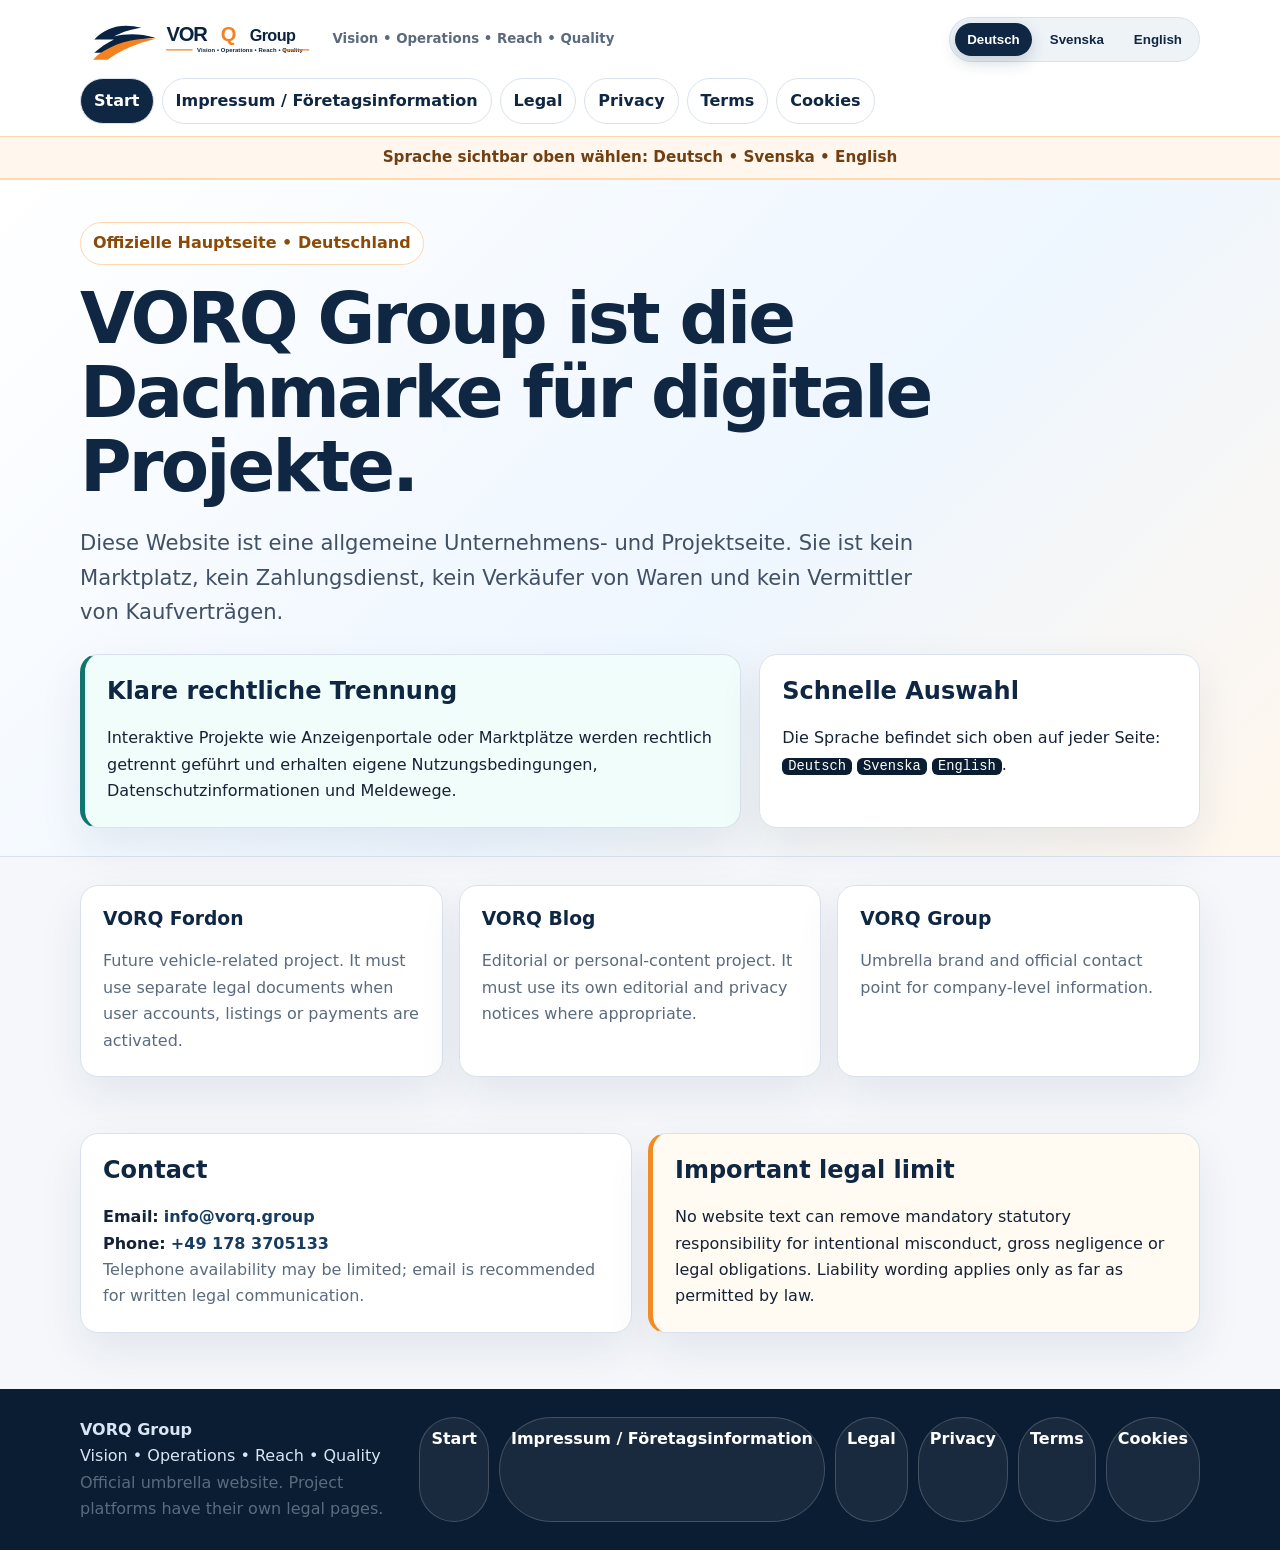
==== index.html @ 951079e5 "Add files via upload" ====
<!doctype html>
<html lang="de" class="js-off">
<head>
  <meta charset="utf-8">
  <meta name="viewport" content="width=device-width, initial-scale=1">
  <title>Start | VORQ Group</title>
  <meta name="description" content="Official VORQ Group umbrella website.">
  <meta name="robots" content="index, follow">
  <link rel="icon" href="./favicon.svg" type="image/svg+xml">
  <link rel="stylesheet" href="./assets/css/site.css">
</head>
<body>
<a class="skip" href="#main">Skip to main content</a>
<header class="topbar">
  <div class="container header">
    <a class="brand" href="./index.html" data-keep-lang aria-label="VORQ Group start page">
      <img src="./vorq-group-logo.svg" alt="VORQ Group">
      <span class="brand-name">VORQ Group</span>
      <small>Vision • Operations • Reach • Quality</small>
    </a>
    <div class="actions" aria-label="Language selector">
      <div class="lang-switch">
        <button class="lang-btn" type="button" data-set-lang="de" aria-pressed="true">Deutsch</button>
        <button class="lang-btn" type="button" data-set-lang="sv" aria-pressed="false">Svenska</button>
        <button class="lang-btn" type="button" data-set-lang="en" aria-pressed="false">English</button>
      </div>
    </div>
  </div>
  <div class="container"><nav class="nav" aria-label="Main navigation"><a href="./index.html" data-keep-lang aria-current="page">Start</a><a href="./impressum.html" data-keep-lang >Impressum / Företagsinformation</a><a href="./legal.html" data-keep-lang >Legal</a><a href="./privacy.html" data-keep-lang >Privacy</a><a href="./terms.html" data-keep-lang >Terms</a><a href="./cookie-policy.html" data-keep-lang >Cookies</a></nav></div>
  <div class="lang-note language-warning">Sprache sichtbar oben wählen: Deutsch • Svenska • English</div>
</header>
<main id="main">

<section class="hero">
  <div class="container">
    <div class="lang-panel" data-lang="de">
      <span class="eyebrow">Offizielle Hauptseite • Deutschland</span>
      <h1>VORQ Group ist die Dachmarke für digitale Projekte.</h1>
      <p class="lead">Diese Website ist eine allgemeine Unternehmens- und Projektseite. Sie ist kein Marktplatz, kein Zahlungsdienst, kein Verkäufer von Waren und kein Vermittler von Kaufverträgen.</p>
      <div class="hero-grid">
        <div class="card safe"><h2>Klare rechtliche Trennung</h2><p>Interaktive Projekte wie Anzeigenportale oder Marktplätze werden rechtlich getrennt geführt und erhalten eigene Nutzungsbedingungen, Datenschutzinformationen und Meldewege.</p></div>
        <div class="card"><h2>Schnelle Auswahl</h2><p>Die Sprache befindet sich oben auf jeder Seite: <span class="kbd">Deutsch</span> <span class="kbd">Svenska</span> <span class="kbd">English</span>.</p></div>
      </div>
    </div>
    <div class="lang-panel" data-lang="sv">
      <span class="eyebrow">Officiell huvudsida • Tyskland</span>
      <h1>VORQ Group är paraplyvarumärket för digitala projekt.</h1>
      <p class="lead">Denna webbplats är en allmän företags- och projektsida. Den är inte en marknadsplats, inte en betaltjänst, inte en säljare av varor och inte en part i köpeavtal.</p>
      <div class="hero-grid">
        <div class="card safe"><h2>Tydlig juridisk separation</h2><p>Interaktiva projekt, till exempel annonsplattformar eller marknadsplatser, drivs separat och får egna villkor, integritetspolicyer och rapporteringsvägar.</p></div>
        <div class="card"><h2>Språkvalet är synligt</h2><p>Språkvalet finns högst upp på varje sida: <span class="kbd">Deutsch</span> <span class="kbd">Svenska</span> <span class="kbd">English</span>.</p></div>
      </div>
    </div>
    <div class="lang-panel" data-lang="en">
      <span class="eyebrow">Official main website • Germany</span>
      <h1>VORQ Group is the umbrella brand for digital projects.</h1>
      <p class="lead">This website is a general company and project website. It is not a marketplace, payment service, seller of goods, or party to purchase contracts.</p>
      <div class="hero-grid">
        <div class="card safe"><h2>Clear legal separation</h2><p>Interactive projects such as classified-ad or marketplace platforms are legally separated and receive their own terms, privacy information and reporting procedures.</p></div>
        <div class="card"><h2>Language selection is visible</h2><p>The language selector is at the top of every page: <span class="kbd">Deutsch</span> <span class="kbd">Svenska</span> <span class="kbd">English</span>.</p></div>
      </div>
    </div>
  </div>
</section>
<section class="section">
  <div class="container grid">
    <article class="card"><h3>VORQ Fordon</h3><p class="muted">Future vehicle-related project. It must use separate legal documents when user accounts, listings or payments are activated.</p></article>
    <article class="card"><h3>VORQ Blog</h3><p class="muted">Editorial or personal-content project. It must use its own editorial and privacy notices where appropriate.</p></article>
    <article class="card"><h3>VORQ Group</h3><p class="muted">Umbrella brand and official contact point for company-level information.</p></article>
  </div>
</section>
<section class="section">
  <div class="container two">
    <div class="card"><h2>Contact</h2><p><strong>Email:</strong> <a href="mailto:&#105;&#110;&#102;&#111;&#64;&#118;&#111;&#114;&#113;&#46;&#103;&#114;&#111;&#117;&#112;">&#105;&#110;&#102;&#111;&#64;&#118;&#111;&#114;&#113;&#46;&#103;&#114;&#111;&#117;&#112;</a><br><strong>Phone:</strong> <a href="tel:+491783705133">+49 178 3705133</a><br><span class="muted">Telephone availability may be limited; email is recommended for written legal communication.</span></p></div>
    <div class="card notice"><h2>Important legal limit</h2><p>No website text can remove mandatory statutory responsibility for intentional misconduct, gross negligence or legal obligations. Liability wording applies only as far as permitted by law.</p></div>
  </div>
</section>

</main>
<footer class="footer">
  <div class="container footer-grid">
    <div>
      <strong>VORQ Group</strong><br>
      Vision • Operations • Reach • Quality<br>
      <span class="muted">Official umbrella website. Project platforms have their own legal pages.</span>
    </div>
    <nav class="footer-links" aria-label="Footer navigation"><a href="./index.html" data-keep-lang aria-current="page">Start</a><a href="./impressum.html" data-keep-lang >Impressum / Företagsinformation</a><a href="./legal.html" data-keep-lang >Legal</a><a href="./privacy.html" data-keep-lang >Privacy</a><a href="./terms.html" data-keep-lang >Terms</a><a href="./cookie-policy.html" data-keep-lang >Cookies</a></nav>
  </div>
</footer>
<script src="./assets/js/lang.js"></script>
</body>
</html>
---- assets/css/site.css ----
:root{
  --navy:#0f2742; --navy-2:#183c60; --orange:#f28b24; --paper:#ffffff;
  --bg:#f5f7fb; --soft:#eef3f8; --line:#d9e2ec; --text:#162235; --muted:#5b6b7d;
  --ok:#0f766e; --warn:#9a5b00; --danger:#9f1239;
  --radius:18px; --shadow:0 18px 45px rgba(15,39,66,.08);
}
*{box-sizing:border-box}
html{scroll-behavior:smooth}
body{margin:0;font-family:system-ui,-apple-system,Segoe UI,Roboto,Arial,sans-serif;background:var(--bg);color:var(--text);line-height:1.65}
a{color:var(--navy-2);text-decoration:none;font-weight:700} a:hover{text-decoration:underline}
.container{width:min(1120px,calc(100% - 32px));margin:0 auto}.skip{position:absolute;left:-999px;top:auto}.skip:focus{left:16px;top:16px;background:#fff;padding:10px 12px;border-radius:10px;z-index:999}
.topbar{position:sticky;top:0;z-index:100;background:rgba(255,255,255,.96);backdrop-filter:blur(12px);border-bottom:1px solid var(--line)}
.header{display:flex;align-items:center;gap:18px;justify-content:space-between;padding:12px 0}.brand{display:flex;align-items:center;gap:12px;min-width:0}.brand img{height:54px;width:auto;display:block}.brand small{display:block;color:var(--muted);font-weight:700;white-space:nowrap}.brand-name{display:none;font-weight:900;color:var(--navy);font-size:1.1rem}
.actions{display:flex;align-items:center;gap:10px;flex-wrap:wrap;justify-content:flex-end}.lang-switch{display:flex;gap:6px;background:var(--soft);padding:5px;border-radius:999px;border:1px solid var(--line)}.lang-btn{border:0;background:transparent;border-radius:999px;padding:9px 12px;font-weight:900;color:var(--navy);cursor:pointer}.lang-btn[aria-pressed="true"]{background:var(--navy);color:#fff;box-shadow:0 6px 16px rgba(15,39,66,.18)}
.nav{display:flex;gap:8px;overflow:auto;padding:0 0 12px}.nav a{white-space:nowrap;background:#fff;border:1px solid var(--line);border-radius:999px;padding:9px 13px;color:var(--navy);font-weight:900;text-decoration:none}.nav a[aria-current="page"],.nav a:hover{background:var(--navy);color:#fff}.lang-note{background:#fff7ed;border-top:1px solid #fed7aa;border-bottom:1px solid #fed7aa;color:#713f12;font-weight:800;padding:8px 0;text-align:center;font-size:.95rem}
.hero{padding:42px 0 28px;background:linear-gradient(135deg,#ffffff 0%,#eef6ff 58%,#fff7ed 100%);border-bottom:1px solid var(--line)}.eyebrow{display:inline-flex;gap:8px;align-items:center;background:#fff;border:1px solid #fed7aa;color:#8a4b08;border-radius:999px;padding:7px 12px;font-weight:900}.hero h1{font-size:clamp(2rem,7vw,4.4rem);line-height:1.05;margin:18px 0 12px;color:var(--navy);letter-spacing:-.04em}.lead{font-size:clamp(1.05rem,2vw,1.32rem);max-width:850px;color:#405065}.hero-grid{display:grid;grid-template-columns:1.2fr .8fr;gap:18px;margin-top:24px}.card{background:#fff;border:1px solid var(--line);border-radius:var(--radius);box-shadow:var(--shadow);padding:22px}.card h2,.card h3{margin-top:0;color:var(--navy);line-height:1.18}.card p:last-child,.card ul:last-child{margin-bottom:0}.pill-row{display:flex;flex-wrap:wrap;gap:8px}.pill{background:var(--soft);border:1px solid var(--line);border-radius:999px;padding:6px 10px;color:var(--navy);font-weight:800}.grid{display:grid;grid-template-columns:repeat(3,1fr);gap:16px}.two{display:grid;grid-template-columns:1fr 1fr;gap:16px}.section{padding:28px 0}.page-title{padding:34px 0 18px}.page-title h1{font-size:clamp(1.9rem,5vw,3.2rem);line-height:1.08;color:var(--navy);margin:0 0 10px}.notice{border-left:5px solid var(--orange);background:#fffaf2}.safe{border-left:5px solid var(--ok);background:#f0fdfa}.danger{border-left:5px solid var(--danger);background:#fff1f2}.muted{color:var(--muted)}.legal-table{width:100%;border-collapse:collapse;background:#fff;border:1px solid var(--line);border-radius:14px;overflow:hidden}.legal-table th,.legal-table td{padding:13px;border-bottom:1px solid var(--line);text-align:left;vertical-align:top}.legal-table th{width:32%;background:var(--soft);color:var(--navy)}.footer{margin-top:28px;background:#0b1d32;color:#d7e5f4;padding:28px 0}.footer a{color:#fff}.footer-grid{display:grid;grid-template-columns:1fr auto;gap:20px}.footer-links{display:flex;flex-wrap:wrap;gap:10px}.footer-links a{border:1px solid rgba(255,255,255,.18);border-radius:999px;padding:8px 11px;background:rgba(255,255,255,.06)}
.lang-panel{display:none}.lang-panel.active{display:block}.js-off .lang-panel{display:block}.js-off .language-warning{display:none}.source-note{font-size:.92rem;background:#f8fafc;border:1px solid var(--line);border-radius:14px;padding:12px;color:#485568}.checklist li{margin-bottom:8px}.cta{display:inline-flex;align-items:center;justify-content:center;border-radius:999px;background:var(--navy);color:#fff;padding:11px 16px;font-weight:900;text-decoration:none}.cta.secondary{background:#fff;color:var(--navy);border:1px solid var(--line)}.kbd{font-family:ui-monospace,Menlo,monospace;background:#0b1d32;color:#fff;border-radius:6px;padding:1px 6px;font-size:.86em}.compact-list{padding-left:1.2rem}
@media (max-width:820px){.header{align-items:flex-start;flex-direction:column}.actions{width:100%;justify-content:space-between}.brand img{height:50px}.hero-grid,.grid,.two,.footer-grid{grid-template-columns:1fr}.container{width:min(100% - 24px,1120px)}.card{padding:18px}.nav{padding-bottom:10px}.lang-switch{width:100%;justify-content:space-between}.lang-btn{flex:1}.legal-table th,.legal-table td{display:block;width:100%}.legal-table th{border-bottom:0}.hero{padding:28px 0 18px}}
@media (max-width:420px){.brand img{height:42px}.brand small{display:none}.brand-name{display:block}.nav a{padding:8px 11px}.hero h1{font-size:2.15rem}.page-title h1{font-size:2rem}}
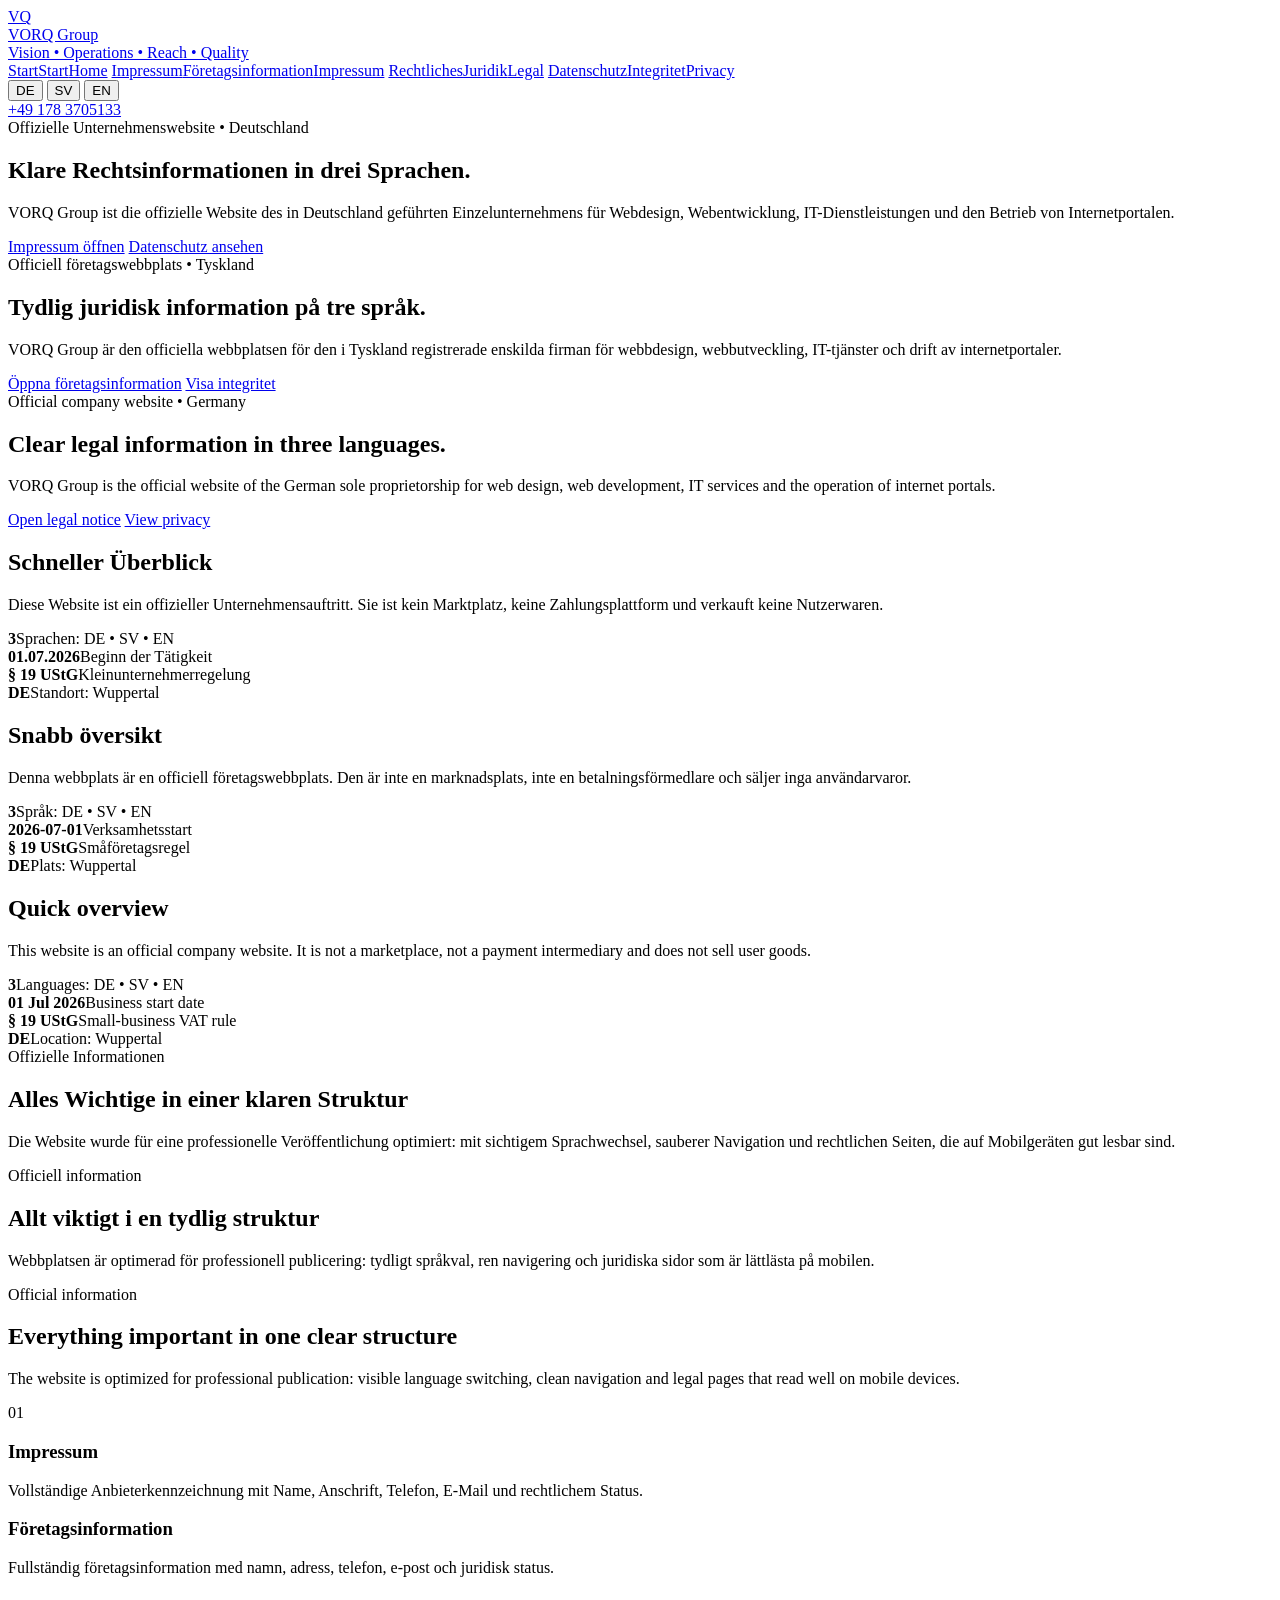
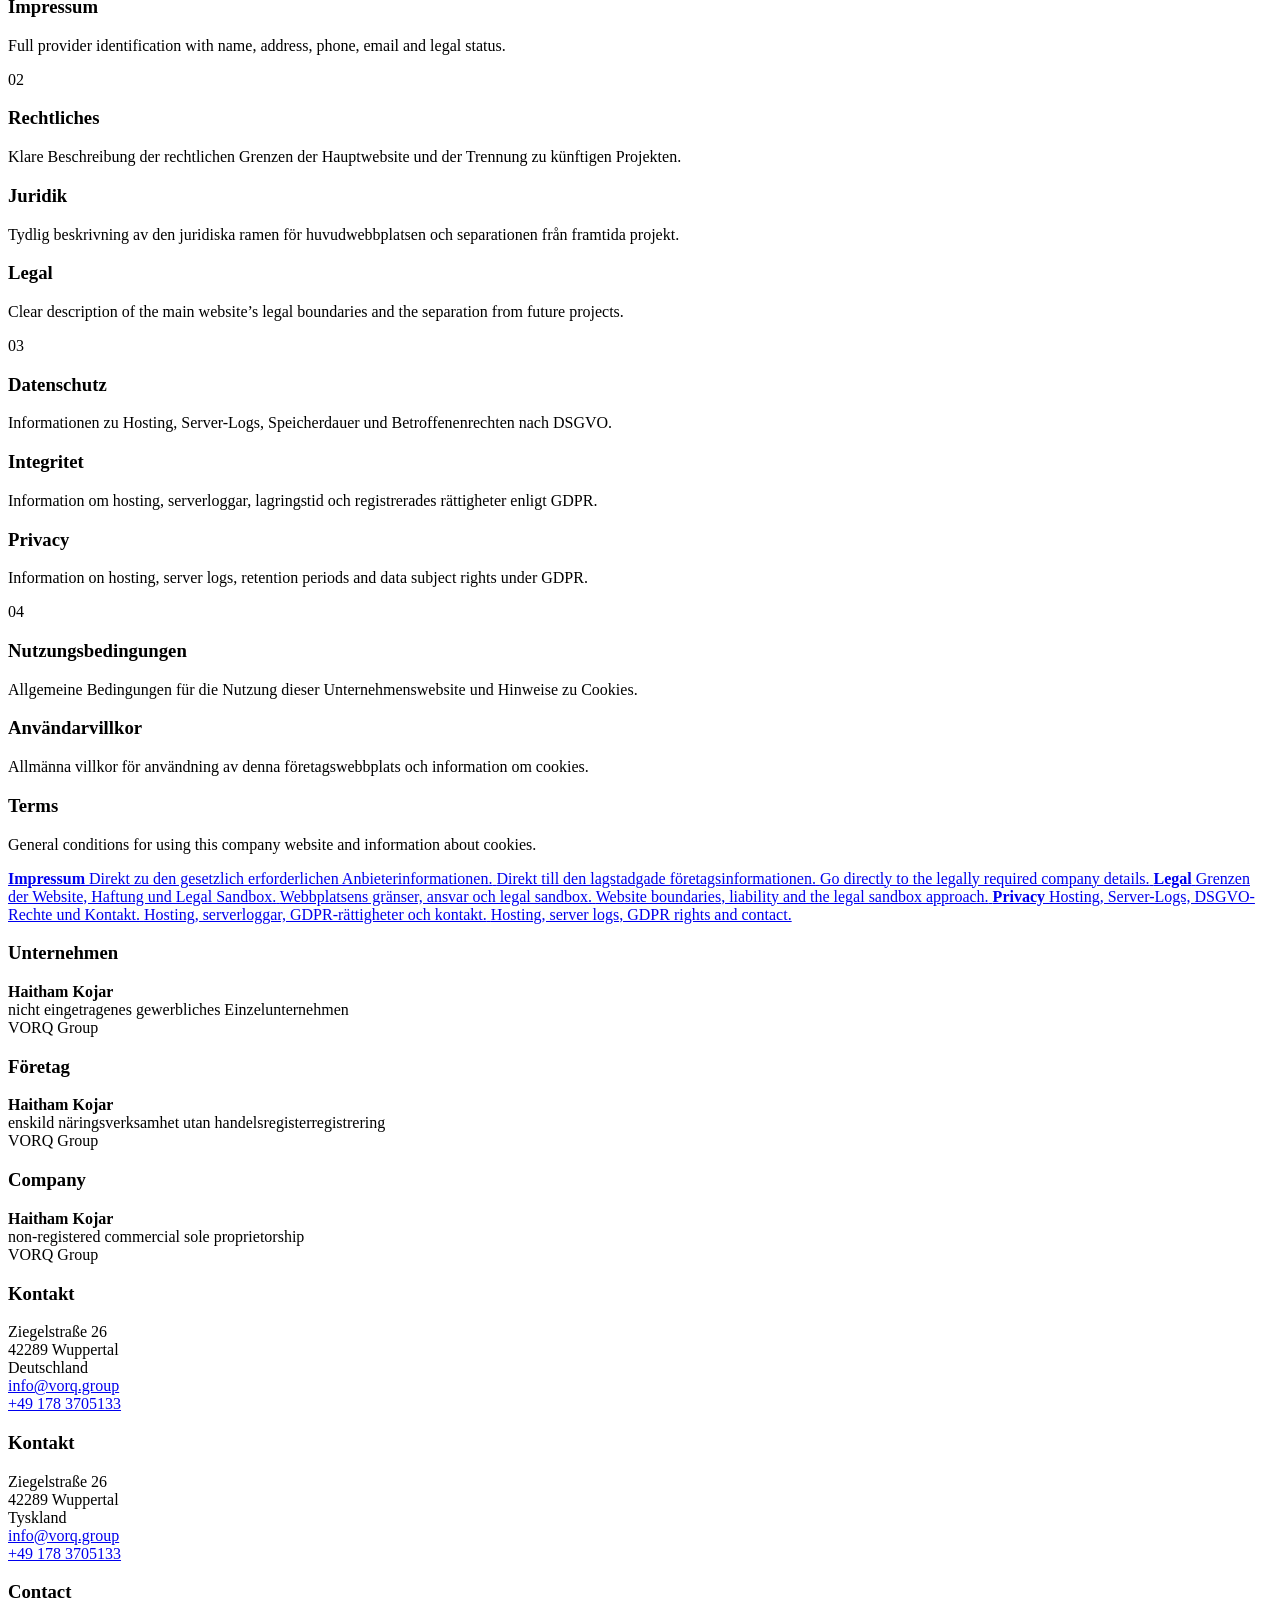
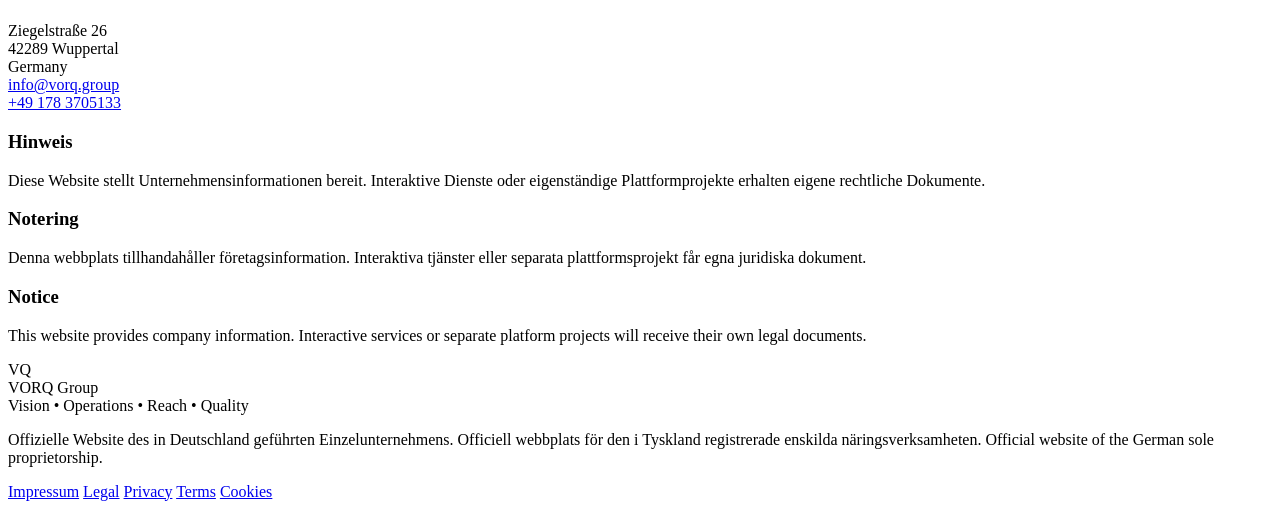
==== commit 0e06cc87: "Add files via upload" ====
--- a/index.html
+++ b/index.html
@@ -1,92 +1,250 @@
-<!doctype html>
-<html lang="de" class="js-off">
+<!DOCTYPE html>
+<html lang="en">
 <head>
-  <meta charset="utf-8">
-  <meta name="viewport" content="width=device-width, initial-scale=1">
-  <title>Start | VORQ Group</title>
-  <meta name="description" content="Official VORQ Group umbrella website.">
-  <meta name="robots" content="index, follow">
-  <link rel="icon" href="./favicon.svg" type="image/svg+xml">
-  <link rel="stylesheet" href="./assets/css/site.css">
+  <meta charset="UTF-8">
+  <meta name="viewport" content="width=device-width, initial-scale=1.0">
+  <script>
+    (function(){
+      var lang='en'; try{lang=localStorage.getItem('vorqLang')||'en';}catch(e){}
+      document.documentElement.setAttribute('data-lang', lang);
+      if(location.hostname.endsWith('github.io')){
+        var parts=location.pathname.split('/').filter(Boolean);
+        var base=parts.length?('/'+parts[0]+'/'):'/';
+        document.write('<base href="'+base+'">');
+      }
+    })();
+  </script>
+  <title>VORQ Group | Official website</title>
+  <meta name="description" content="Official VORQ Group website with company information, Impressum, legal notice, privacy, terms and cookie policy in German, Swedish and English.">
+  <meta name="theme-color" content="#0A2342">
+  <link rel="icon" href="favicon.svg" type="image/svg+xml">
+  <link rel="stylesheet" href="assets/styles.css">
 </head>
 <body>
-<a class="skip" href="#main">Skip to main content</a>
-<header class="topbar">
-  <div class="container header">
-    <a class="brand" href="./index.html" data-keep-lang aria-label="VORQ Group start page">
-      <img src="./vorq-group-logo.svg" alt="VORQ Group">
-      <span class="brand-name">VORQ Group</span>
-      <small>Vision • Operations • Reach • Quality</small>
+<header class="site-header">
+  <div class="container header-inner">
+    <a class="brand" href="index.html" aria-label="VORQ Group start page">
+      <div class="brand-mark"><span>VQ</span></div>
+      <div class="brand-copy">
+        <div class="brand-title">VORQ Group</div>
+        <div class="brand-sub">Vision • Operations • Reach • Quality</div>
+      </div>
     </a>
-    <div class="actions" aria-label="Language selector">
-      <div class="lang-switch">
-        <button class="lang-btn" type="button" data-set-lang="de" aria-pressed="true">Deutsch</button>
-        <button class="lang-btn" type="button" data-set-lang="sv" aria-pressed="false">Svenska</button>
-        <button class="lang-btn" type="button" data-set-lang="en" aria-pressed="false">English</button>
-      </div>
+    <nav class="nav" aria-label="Primary navigation">
+      <a class="active" href="index.html"><span class="inline-lang lang-de">Start</span><span class="inline-lang lang-sv">Start</span><span class="inline-lang lang-en">Home</span></a>
+      <a href="impressum.html"><span class="inline-lang lang-de">Impressum</span><span class="inline-lang lang-sv">Företagsinformation</span><span class="inline-lang lang-en">Impressum</span></a>
+      <a href="legal.html"><span class="inline-lang lang-de">Rechtliches</span><span class="inline-lang lang-sv">Juridik</span><span class="inline-lang lang-en">Legal</span></a>
+      <a href="privacy.html"><span class="inline-lang lang-de">Datenschutz</span><span class="inline-lang lang-sv">Integritet</span><span class="inline-lang lang-en">Privacy</span></a>
+    </nav>
+    <div class="header-tools">
+      <div class="lang-switch" aria-label="Language switcher">
+        <button class="lang-btn" data-lang="de" aria-pressed="false">DE</button>
+        <button class="lang-btn" data-lang="sv" aria-pressed="false">SV</button>
+        <button class="lang-btn" data-lang="en" aria-pressed="false">EN</button>
+      </div>
+      <a class="contact-pill" href="tel:+491783705133">+49 178 3705133</a>
     </div>
   </div>
-  <div class="container"><nav class="nav" aria-label="Main navigation"><a href="./index.html" data-keep-lang aria-current="page">Start</a><a href="./impressum.html" data-keep-lang >Impressum / Företagsinformation</a><a href="./legal.html" data-keep-lang >Legal</a><a href="./privacy.html" data-keep-lang >Privacy</a><a href="./terms.html" data-keep-lang >Terms</a><a href="./cookie-policy.html" data-keep-lang >Cookies</a></nav></div>
-  <div class="lang-note language-warning">Sprache sichtbar oben wählen: Deutsch • Svenska • English</div>
 </header>
-<main id="main">
-
-<section class="hero">
-  <div class="container">
-    <div class="lang-panel" data-lang="de">
-      <span class="eyebrow">Offizielle Hauptseite • Deutschland</span>
-      <h1>VORQ Group ist die Dachmarke für digitale Projekte.</h1>
-      <p class="lead">Diese Website ist eine allgemeine Unternehmens- und Projektseite. Sie ist kein Marktplatz, kein Zahlungsdienst, kein Verkäufer von Waren und kein Vermittler von Kaufverträgen.</p>
-      <div class="hero-grid">
-        <div class="card safe"><h2>Klare rechtliche Trennung</h2><p>Interaktive Projekte wie Anzeigenportale oder Marktplätze werden rechtlich getrennt geführt und erhalten eigene Nutzungsbedingungen, Datenschutzinformationen und Meldewege.</p></div>
-        <div class="card"><h2>Schnelle Auswahl</h2><p>Die Sprache befindet sich oben auf jeder Seite: <span class="kbd">Deutsch</span> <span class="kbd">Svenska</span> <span class="kbd">English</span>.</p></div>
-      </div>
-    </div>
-    <div class="lang-panel" data-lang="sv">
-      <span class="eyebrow">Officiell huvudsida • Tyskland</span>
-      <h1>VORQ Group är paraplyvarumärket för digitala projekt.</h1>
-      <p class="lead">Denna webbplats är en allmän företags- och projektsida. Den är inte en marknadsplats, inte en betaltjänst, inte en säljare av varor och inte en part i köpeavtal.</p>
-      <div class="hero-grid">
-        <div class="card safe"><h2>Tydlig juridisk separation</h2><p>Interaktiva projekt, till exempel annonsplattformar eller marknadsplatser, drivs separat och får egna villkor, integritetspolicyer och rapporteringsvägar.</p></div>
-        <div class="card"><h2>Språkvalet är synligt</h2><p>Språkvalet finns högst upp på varje sida: <span class="kbd">Deutsch</span> <span class="kbd">Svenska</span> <span class="kbd">English</span>.</p></div>
-      </div>
-    </div>
-    <div class="lang-panel" data-lang="en">
-      <span class="eyebrow">Official main website • Germany</span>
-      <h1>VORQ Group is the umbrella brand for digital projects.</h1>
-      <p class="lead">This website is a general company and project website. It is not a marketplace, payment service, seller of goods, or party to purchase contracts.</p>
-      <div class="hero-grid">
-        <div class="card safe"><h2>Clear legal separation</h2><p>Interactive projects such as classified-ad or marketplace platforms are legally separated and receive their own terms, privacy information and reporting procedures.</p></div>
-        <div class="card"><h2>Language selection is visible</h2><p>The language selector is at the top of every page: <span class="kbd">Deutsch</span> <span class="kbd">Svenska</span> <span class="kbd">English</span>.</p></div>
-      </div>
-    </div>
-  </div>
-</section>
-<section class="section">
-  <div class="container grid">
-    <article class="card"><h3>VORQ Fordon</h3><p class="muted">Future vehicle-related project. It must use separate legal documents when user accounts, listings or payments are activated.</p></article>
-    <article class="card"><h3>VORQ Blog</h3><p class="muted">Editorial or personal-content project. It must use its own editorial and privacy notices where appropriate.</p></article>
-    <article class="card"><h3>VORQ Group</h3><p class="muted">Umbrella brand and official contact point for company-level information.</p></article>
-  </div>
-</section>
-<section class="section">
-  <div class="container two">
-    <div class="card"><h2>Contact</h2><p><strong>Email:</strong> <a href="mailto:&#105;&#110;&#102;&#111;&#64;&#118;&#111;&#114;&#113;&#46;&#103;&#114;&#111;&#117;&#112;">&#105;&#110;&#102;&#111;&#64;&#118;&#111;&#114;&#113;&#46;&#103;&#114;&#111;&#117;&#112;</a><br><strong>Phone:</strong> <a href="tel:+491783705133">+49 178 3705133</a><br><span class="muted">Telephone availability may be limited; email is recommended for written legal communication.</span></p></div>
-    <div class="card notice"><h2>Important legal limit</h2><p>No website text can remove mandatory statutory responsibility for intentional misconduct, gross negligence or legal obligations. Liability wording applies only as far as permitted by law.</p></div>
-  </div>
-</section>
-
+
+<main>
+  <section class="hero">
+    <div class="container hero-grid">
+      <div class="card hero-card">
+        <div class="lang lang-de">
+          <div class="badge">Offizielle Unternehmenswebsite • Deutschland</div>
+          <h1>Klare <span class="accent">Rechtsinformationen</span> in drei Sprachen.</h1>
+          <p class="lead">VORQ Group ist die offizielle Website des in Deutschland geführten Einzelunternehmens für Webdesign, Webentwicklung, IT-Dienstleistungen und den Betrieb von Internetportalen.</p>
+          <div class="cta-row">
+            <a class="btn btn-primary" href="impressum.html">Impressum öffnen</a>
+            <a class="btn btn-secondary" href="privacy.html">Datenschutz ansehen</a>
+          </div>
+        </div>
+        <div class="lang lang-sv">
+          <div class="badge">Officiell företagswebbplats • Tyskland</div>
+          <h1>Tydlig <span class="accent">juridisk information</span> på tre språk.</h1>
+          <p class="lead">VORQ Group är den officiella webbplatsen för den i Tyskland registrerade enskilda firman för webbdesign, webbutveckling, IT-tjänster och drift av internetportaler.</p>
+          <div class="cta-row">
+            <a class="btn btn-primary" href="impressum.html">Öppna företagsinformation</a>
+            <a class="btn btn-secondary" href="privacy.html">Visa integritet</a>
+          </div>
+        </div>
+        <div class="lang lang-en">
+          <div class="badge">Official company website • Germany</div>
+          <h1>Clear <span class="accent">legal information</span> in three languages.</h1>
+          <p class="lead">VORQ Group is the official website of the German sole proprietorship for web design, web development, IT services and the operation of internet portals.</p>
+          <div class="cta-row">
+            <a class="btn btn-primary" href="impressum.html">Open legal notice</a>
+            <a class="btn btn-secondary" href="privacy.html">View privacy</a>
+          </div>
+        </div>
+      </div>
+
+      <aside class="card hero-side">
+        <div class="lang lang-de">
+          <h2>Schneller Überblick</h2>
+          <p>Diese Website ist ein offizieller Unternehmensauftritt. Sie ist kein Marktplatz, keine Zahlungsplattform und verkauft keine Nutzerwaren.</p>
+          <div class="metric-grid">
+            <div class="metric"><strong>3</strong><span>Sprachen: DE • SV • EN</span></div>
+            <div class="metric"><strong>01.07.2026</strong><span>Beginn der Tätigkeit</span></div>
+            <div class="metric"><strong>§ 19 UStG</strong><span>Kleinunternehmerregelung</span></div>
+            <div class="metric"><strong>DE</strong><span>Standort: Wuppertal</span></div>
+          </div>
+        </div>
+        <div class="lang lang-sv">
+          <h2>Snabb översikt</h2>
+          <p>Denna webbplats är en officiell företagswebbplats. Den är inte en marknadsplats, inte en betalningsförmedlare och säljer inga användarvaror.</p>
+          <div class="metric-grid">
+            <div class="metric"><strong>3</strong><span>Språk: DE • SV • EN</span></div>
+            <div class="metric"><strong>2026-07-01</strong><span>Verksamhetsstart</span></div>
+            <div class="metric"><strong>§ 19 UStG</strong><span>Småföretagsregel</span></div>
+            <div class="metric"><strong>DE</strong><span>Plats: Wuppertal</span></div>
+          </div>
+        </div>
+        <div class="lang lang-en">
+          <h2>Quick overview</h2>
+          <p>This website is an official company website. It is not a marketplace, not a payment intermediary and does not sell user goods.</p>
+          <div class="metric-grid">
+            <div class="metric"><strong>3</strong><span>Languages: DE • SV • EN</span></div>
+            <div class="metric"><strong>01 Jul 2026</strong><span>Business start date</span></div>
+            <div class="metric"><strong>§ 19 UStG</strong><span>Small-business VAT rule</span></div>
+            <div class="metric"><strong>DE</strong><span>Location: Wuppertal</span></div>
+          </div>
+        </div>
+      </aside>
+    </div>
+  </section>
+
+  <section class="section">
+    <div class="container">
+      <div class="section-head">
+        <div class="lang lang-de">
+          <div class="eyebrow">Offizielle Informationen</div>
+          <h2>Alles Wichtige in einer klaren Struktur</h2>
+          <p>Die Website wurde für eine professionelle Veröffentlichung optimiert: mit sichtigem Sprachwechsel, sauberer Navigation und rechtlichen Seiten, die auf Mobilgeräten gut lesbar sind.</p>
+        </div>
+        <div class="lang lang-sv">
+          <div class="eyebrow">Officiell information</div>
+          <h2>Allt viktigt i en tydlig struktur</h2>
+          <p>Webbplatsen är optimerad för professionell publicering: tydligt språkval, ren navigering och juridiska sidor som är lättlästa på mobilen.</p>
+        </div>
+        <div class="lang lang-en">
+          <div class="eyebrow">Official information</div>
+          <h2>Everything important in one clear structure</h2>
+          <p>The website is optimized for professional publication: visible language switching, clean navigation and legal pages that read well on mobile devices.</p>
+        </div>
+      </div>
+
+      <div class="grid-4">
+        <article class="card feature">
+          <div class="icon">01</div>
+          <div class="lang lang-de"><h3>Impressum</h3><p>Vollständige Anbieterkennzeichnung mit Name, Anschrift, Telefon, E-Mail und rechtlichem Status.</p></div>
+          <div class="lang lang-sv"><h3>Företagsinformation</h3><p>Fullständig företagsinformation med namn, adress, telefon, e-post och juridisk status.</p></div>
+          <div class="lang lang-en"><h3>Impressum</h3><p>Full provider identification with name, address, phone, email and legal status.</p></div>
+        </article>
+        <article class="card feature">
+          <div class="icon">02</div>
+          <div class="lang lang-de"><h3>Rechtliches</h3><p>Klare Beschreibung der rechtlichen Grenzen der Hauptwebsite und der Trennung zu künftigen Projekten.</p></div>
+          <div class="lang lang-sv"><h3>Juridik</h3><p>Tydlig beskrivning av den juridiska ramen för huvudwebbplatsen och separationen från framtida projekt.</p></div>
+          <div class="lang lang-en"><h3>Legal</h3><p>Clear description of the main website’s legal boundaries and the separation from future projects.</p></div>
+        </article>
+        <article class="card feature">
+          <div class="icon">03</div>
+          <div class="lang lang-de"><h3>Datenschutz</h3><p>Informationen zu Hosting, Server-Logs, Speicherdauer und Betroffenenrechten nach DSGVO.</p></div>
+          <div class="lang lang-sv"><h3>Integritet</h3><p>Information om hosting, serverloggar, lagringstid och registrerades rättigheter enligt GDPR.</p></div>
+          <div class="lang lang-en"><h3>Privacy</h3><p>Information on hosting, server logs, retention periods and data subject rights under GDPR.</p></div>
+        </article>
+        <article class="card feature">
+          <div class="icon">04</div>
+          <div class="lang lang-de"><h3>Nutzungsbedingungen</h3><p>Allgemeine Bedingungen für die Nutzung dieser Unternehmenswebsite und Hinweise zu Cookies.</p></div>
+          <div class="lang lang-sv"><h3>Användarvillkor</h3><p>Allmänna villkor för användning av denna företagswebbplats och information om cookies.</p></div>
+          <div class="lang lang-en"><h3>Terms</h3><p>General conditions for using this company website and information about cookies.</p></div>
+        </article>
+      </div>
+    </div>
+  </section>
+
+  <section class="section">
+    <div class="container">
+      <div class="quick-links">
+        <a class="quick-link" href="impressum.html">
+          <strong>Impressum</strong>
+          <span class="lang lang-de">Direkt zu den gesetzlich erforderlichen Anbieterinformationen.</span>
+          <span class="lang lang-sv">Direkt till den lagstadgade företagsinformationen.</span>
+          <span class="lang lang-en">Go directly to the legally required company details.</span>
+        </a>
+        <a class="quick-link" href="legal.html">
+          <strong>Legal</strong>
+          <span class="lang lang-de">Grenzen der Website, Haftung und Legal Sandbox.</span>
+          <span class="lang lang-sv">Webbplatsens gränser, ansvar och legal sandbox.</span>
+          <span class="lang lang-en">Website boundaries, liability and the legal sandbox approach.</span>
+        </a>
+        <a class="quick-link" href="privacy.html">
+          <strong>Privacy</strong>
+          <span class="lang lang-de">Hosting, Server-Logs, DSGVO-Rechte und Kontakt.</span>
+          <span class="lang lang-sv">Hosting, serverloggar, GDPR-rättigheter och kontakt.</span>
+          <span class="lang lang-en">Hosting, server logs, GDPR rights and contact.</span>
+        </a>
+      </div>
+    </div>
+  </section>
+
+  <section class="section">
+    <div class="container grid-3">
+      <article class="card highlight">
+        <div class="lang lang-de">
+          <h3>Unternehmen</h3>
+          <p><b>Haitham Kojar</b><br>nicht eingetragenes gewerbliches Einzelunternehmen<br>VORQ Group</p>
+        </div>
+        <div class="lang lang-sv">
+          <h3>Företag</h3>
+          <p><b>Haitham Kojar</b><br>enskild näringsverksamhet utan handelsregisterregistrering<br>VORQ Group</p>
+        </div>
+        <div class="lang lang-en">
+          <h3>Company</h3>
+          <p><b>Haitham Kojar</b><br>non-registered commercial sole proprietorship<br>VORQ Group</p>
+        </div>
+      </article>
+      <article class="card highlight">
+        <div class="lang lang-de"><h3>Kontakt</h3><p>Ziegelstraße 26<br>42289 Wuppertal<br>Deutschland<br><a href="mailto:info@vorq.group">info@vorq.group</a><br><a href="tel:+491783705133">+49 178 3705133</a></p></div>
+        <div class="lang lang-sv"><h3>Kontakt</h3><p>Ziegelstraße 26<br>42289 Wuppertal<br>Tyskland<br><a href="mailto:info@vorq.group">info@vorq.group</a><br><a href="tel:+491783705133">+49 178 3705133</a></p></div>
+        <div class="lang lang-en"><h3>Contact</h3><p>Ziegelstraße 26<br>42289 Wuppertal<br>Germany<br><a href="mailto:info@vorq.group">info@vorq.group</a><br><a href="tel:+491783705133">+49 178 3705133</a></p></div>
+      </article>
+      <article class="card highlight">
+        <div class="lang lang-de"><h3>Hinweis</h3><p>Diese Website stellt Unternehmensinformationen bereit. Interaktive Dienste oder eigenständige Plattformprojekte erhalten eigene rechtliche Dokumente.</p></div>
+        <div class="lang lang-sv"><h3>Notering</h3><p>Denna webbplats tillhandahåller företagsinformation. Interaktiva tjänster eller separata plattformsprojekt får egna juridiska dokument.</p></div>
+        <div class="lang lang-en"><h3>Notice</h3><p>This website provides company information. Interactive services or separate platform projects will receive their own legal documents.</p></div>
+      </article>
+    </div>
+  </section>
 </main>
+
 <footer class="footer">
   <div class="container footer-grid">
     <div>
-      <strong>VORQ Group</strong><br>
-      Vision • Operations • Reach • Quality<br>
-      <span class="muted">Official umbrella website. Project platforms have their own legal pages.</span>
-    </div>
-    <nav class="footer-links" aria-label="Footer navigation"><a href="./index.html" data-keep-lang aria-current="page">Start</a><a href="./impressum.html" data-keep-lang >Impressum / Företagsinformation</a><a href="./legal.html" data-keep-lang >Legal</a><a href="./privacy.html" data-keep-lang >Privacy</a><a href="./terms.html" data-keep-lang >Terms</a><a href="./cookie-policy.html" data-keep-lang >Cookies</a></nav>
+      <div class="brand" style="margin-bottom:10px;">
+        <div class="brand-mark"><span>VQ</span></div>
+        <div class="brand-copy">
+          <div class="brand-title">VORQ Group</div>
+          <div class="brand-sub">Vision • Operations • Reach • Quality</div>
+        </div>
+      </div>
+      <p>
+        <span class="lang lang-de">Offizielle Website des in Deutschland geführten Einzelunternehmens.</span>
+        <span class="lang lang-sv">Officiell webbplats för den i Tyskland registrerade enskilda näringsverksamheten.</span>
+        <span class="lang lang-en">Official website of the German sole proprietorship.</span>
+      </p>
+    </div>
+    <div class="footer-links">
+      <a href="impressum.html">Impressum</a>
+      <a href="legal.html">Legal</a>
+      <a href="privacy.html">Privacy</a>
+      <a href="terms.html">Terms</a>
+      <a href="cookie-policy.html">Cookies</a>
+    </div>
   </div>
 </footer>
-<script src="./assets/js/lang.js"></script>
+
+<script src="assets/script.js" defer></script>
 </body>
-</html>+</html>
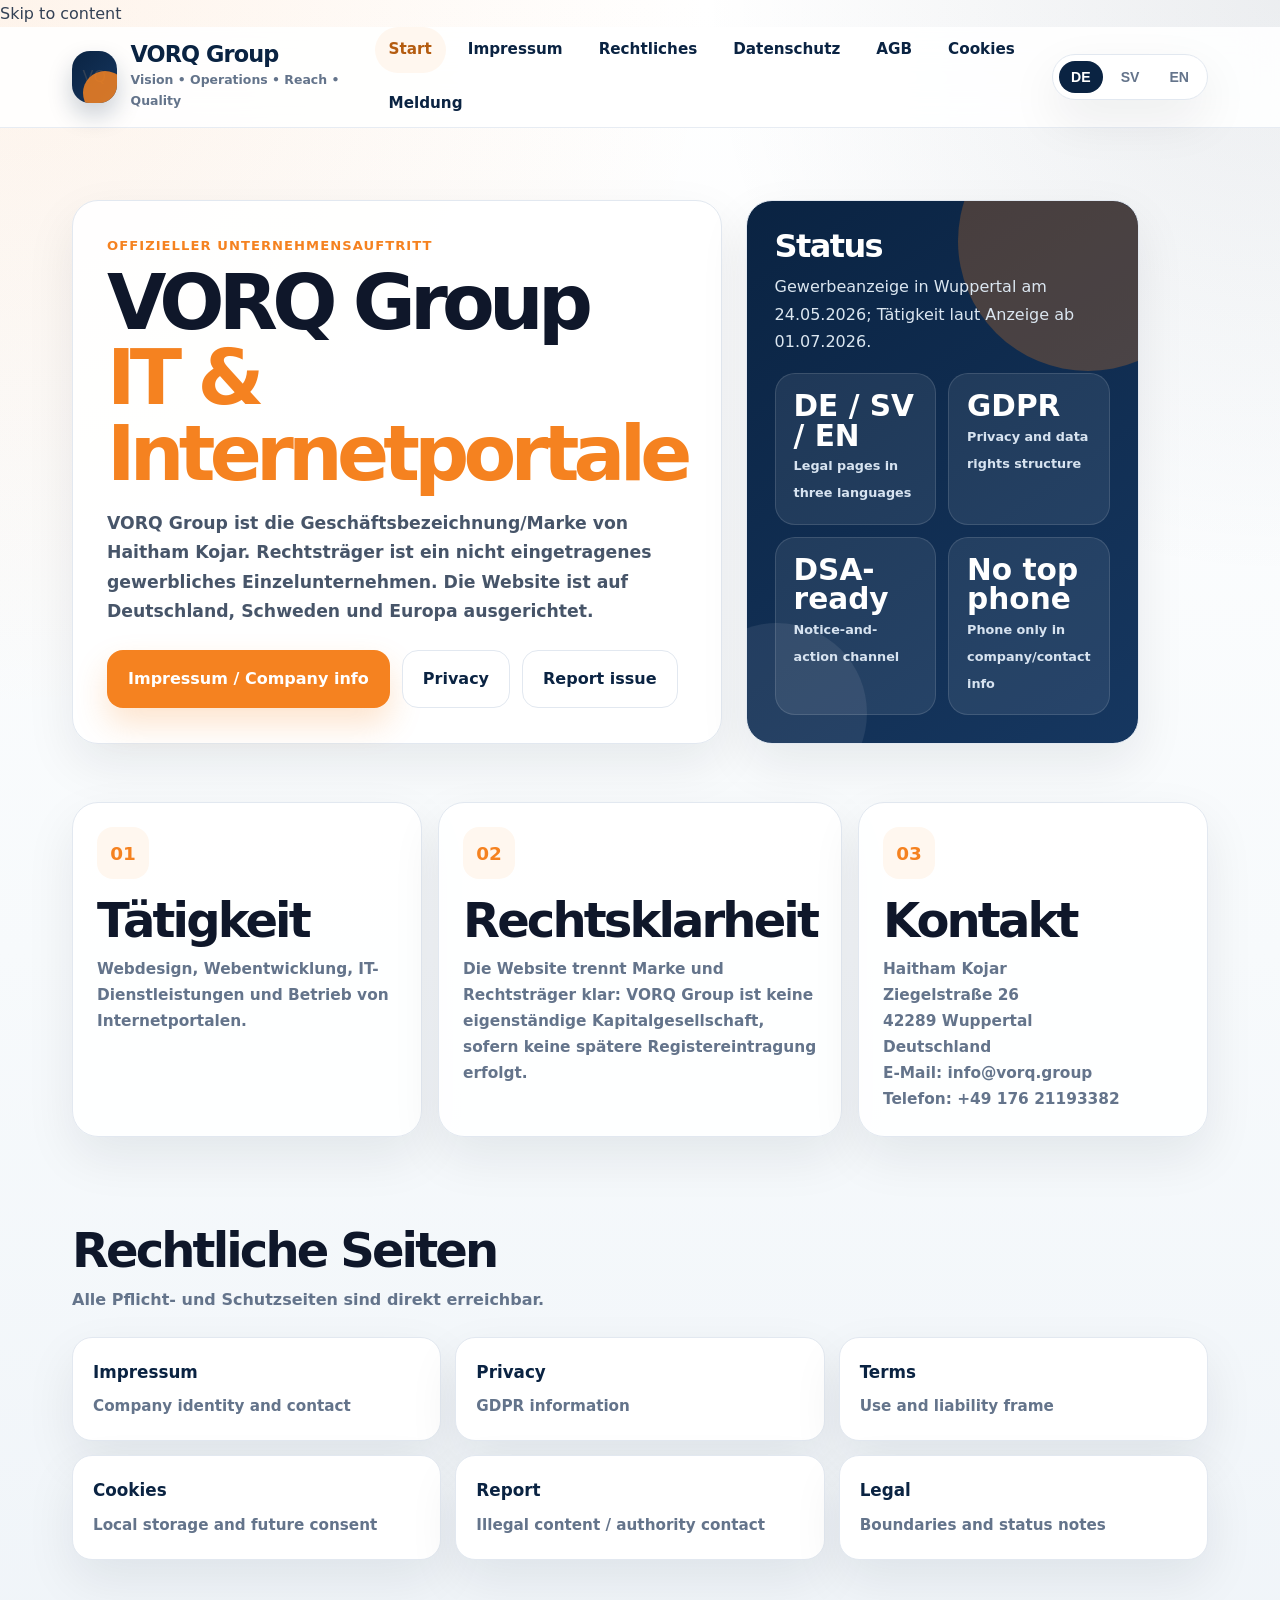
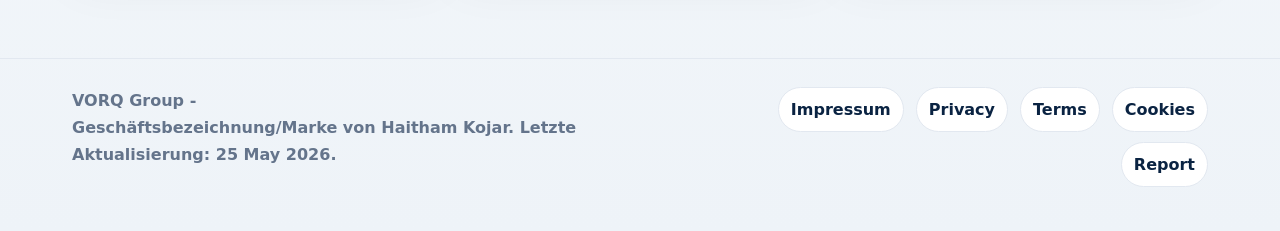
==== commit 3ddb765e: "Add files via upload" ====
--- a/index.html
+++ b/index.html
@@ -1,250 +1,23 @@
 <!DOCTYPE html>
-<html lang="en">
+<html lang="de" data-lang="de">
 <head>
   <meta charset="UTF-8">
   <meta name="viewport" content="width=device-width, initial-scale=1.0">
-  <script>
-    (function(){
-      var lang='en'; try{lang=localStorage.getItem('vorqLang')||'en';}catch(e){}
-      document.documentElement.setAttribute('data-lang', lang);
-      if(location.hostname.endsWith('github.io')){
-        var parts=location.pathname.split('/').filter(Boolean);
-        var base=parts.length?('/'+parts[0]+'/'):'/';
-        document.write('<base href="'+base+'">');
-      }
-    })();
-  </script>
-  <title>VORQ Group | Official website</title>
-  <meta name="description" content="Official VORQ Group website with company information, Impressum, legal notice, privacy, terms and cookie policy in German, Swedish and English.">
-  <meta name="theme-color" content="#0A2342">
+  <script>(function(){var lang='de';try{lang=localStorage.getItem('vorqLang')||'de';}catch(e){}document.documentElement.setAttribute('data-lang',lang);if(location.hostname.endsWith('github.io')){var p=location.pathname.split('/').filter(Boolean);var b=p.length?('/'+p[0]+'/'):'/';document.write('<base href="'+b+'">');}})();</script>
+  <title>VORQ Group | Official Company Website</title>
+  <meta name="description" content="Official VORQ Group company website for Germany, Sweden and Europe.">
+  <meta name="robots" content="index,follow">
   <link rel="icon" href="favicon.svg" type="image/svg+xml">
   <link rel="stylesheet" href="assets/styles.css">
 </head>
 <body>
-<header class="site-header">
-  <div class="container header-inner">
-    <a class="brand" href="index.html" aria-label="VORQ Group start page">
-      <div class="brand-mark"><span>VQ</span></div>
-      <div class="brand-copy">
-        <div class="brand-title">VORQ Group</div>
-        <div class="brand-sub">Vision • Operations • Reach • Quality</div>
-      </div>
-    </a>
-    <nav class="nav" aria-label="Primary navigation">
-      <a class="active" href="index.html"><span class="inline-lang lang-de">Start</span><span class="inline-lang lang-sv">Start</span><span class="inline-lang lang-en">Home</span></a>
-      <a href="impressum.html"><span class="inline-lang lang-de">Impressum</span><span class="inline-lang lang-sv">Företagsinformation</span><span class="inline-lang lang-en">Impressum</span></a>
-      <a href="legal.html"><span class="inline-lang lang-de">Rechtliches</span><span class="inline-lang lang-sv">Juridik</span><span class="inline-lang lang-en">Legal</span></a>
-      <a href="privacy.html"><span class="inline-lang lang-de">Datenschutz</span><span class="inline-lang lang-sv">Integritet</span><span class="inline-lang lang-en">Privacy</span></a>
-    </nav>
-    <div class="header-tools">
-      <div class="lang-switch" aria-label="Language switcher">
-        <button class="lang-btn" data-lang="de" aria-pressed="false">DE</button>
-        <button class="lang-btn" data-lang="sv" aria-pressed="false">SV</button>
-        <button class="lang-btn" data-lang="en" aria-pressed="false">EN</button>
-      </div>
-      <a class="contact-pill" href="tel:+491783705133">+49 178 3705133</a>
-    </div>
-  </div>
-</header>
-
-<main>
-  <section class="hero">
-    <div class="container hero-grid">
-      <div class="card hero-card">
-        <div class="lang lang-de">
-          <div class="badge">Offizielle Unternehmenswebsite • Deutschland</div>
-          <h1>Klare <span class="accent">Rechtsinformationen</span> in drei Sprachen.</h1>
-          <p class="lead">VORQ Group ist die offizielle Website des in Deutschland geführten Einzelunternehmens für Webdesign, Webentwicklung, IT-Dienstleistungen und den Betrieb von Internetportalen.</p>
-          <div class="cta-row">
-            <a class="btn btn-primary" href="impressum.html">Impressum öffnen</a>
-            <a class="btn btn-secondary" href="privacy.html">Datenschutz ansehen</a>
-          </div>
-        </div>
-        <div class="lang lang-sv">
-          <div class="badge">Officiell företagswebbplats • Tyskland</div>
-          <h1>Tydlig <span class="accent">juridisk information</span> på tre språk.</h1>
-          <p class="lead">VORQ Group är den officiella webbplatsen för den i Tyskland registrerade enskilda firman för webbdesign, webbutveckling, IT-tjänster och drift av internetportaler.</p>
-          <div class="cta-row">
-            <a class="btn btn-primary" href="impressum.html">Öppna företagsinformation</a>
-            <a class="btn btn-secondary" href="privacy.html">Visa integritet</a>
-          </div>
-        </div>
-        <div class="lang lang-en">
-          <div class="badge">Official company website • Germany</div>
-          <h1>Clear <span class="accent">legal information</span> in three languages.</h1>
-          <p class="lead">VORQ Group is the official website of the German sole proprietorship for web design, web development, IT services and the operation of internet portals.</p>
-          <div class="cta-row">
-            <a class="btn btn-primary" href="impressum.html">Open legal notice</a>
-            <a class="btn btn-secondary" href="privacy.html">View privacy</a>
-          </div>
-        </div>
-      </div>
-
-      <aside class="card hero-side">
-        <div class="lang lang-de">
-          <h2>Schneller Überblick</h2>
-          <p>Diese Website ist ein offizieller Unternehmensauftritt. Sie ist kein Marktplatz, keine Zahlungsplattform und verkauft keine Nutzerwaren.</p>
-          <div class="metric-grid">
-            <div class="metric"><strong>3</strong><span>Sprachen: DE • SV • EN</span></div>
-            <div class="metric"><strong>01.07.2026</strong><span>Beginn der Tätigkeit</span></div>
-            <div class="metric"><strong>§ 19 UStG</strong><span>Kleinunternehmerregelung</span></div>
-            <div class="metric"><strong>DE</strong><span>Standort: Wuppertal</span></div>
-          </div>
-        </div>
-        <div class="lang lang-sv">
-          <h2>Snabb översikt</h2>
-          <p>Denna webbplats är en officiell företagswebbplats. Den är inte en marknadsplats, inte en betalningsförmedlare och säljer inga användarvaror.</p>
-          <div class="metric-grid">
-            <div class="metric"><strong>3</strong><span>Språk: DE • SV • EN</span></div>
-            <div class="metric"><strong>2026-07-01</strong><span>Verksamhetsstart</span></div>
-            <div class="metric"><strong>§ 19 UStG</strong><span>Småföretagsregel</span></div>
-            <div class="metric"><strong>DE</strong><span>Plats: Wuppertal</span></div>
-          </div>
-        </div>
-        <div class="lang lang-en">
-          <h2>Quick overview</h2>
-          <p>This website is an official company website. It is not a marketplace, not a payment intermediary and does not sell user goods.</p>
-          <div class="metric-grid">
-            <div class="metric"><strong>3</strong><span>Languages: DE • SV • EN</span></div>
-            <div class="metric"><strong>01 Jul 2026</strong><span>Business start date</span></div>
-            <div class="metric"><strong>§ 19 UStG</strong><span>Small-business VAT rule</span></div>
-            <div class="metric"><strong>DE</strong><span>Location: Wuppertal</span></div>
-          </div>
-        </div>
-      </aside>
-    </div>
-  </section>
-
-  <section class="section">
-    <div class="container">
-      <div class="section-head">
-        <div class="lang lang-de">
-          <div class="eyebrow">Offizielle Informationen</div>
-          <h2>Alles Wichtige in einer klaren Struktur</h2>
-          <p>Die Website wurde für eine professionelle Veröffentlichung optimiert: mit sichtigem Sprachwechsel, sauberer Navigation und rechtlichen Seiten, die auf Mobilgeräten gut lesbar sind.</p>
-        </div>
-        <div class="lang lang-sv">
-          <div class="eyebrow">Officiell information</div>
-          <h2>Allt viktigt i en tydlig struktur</h2>
-          <p>Webbplatsen är optimerad för professionell publicering: tydligt språkval, ren navigering och juridiska sidor som är lättlästa på mobilen.</p>
-        </div>
-        <div class="lang lang-en">
-          <div class="eyebrow">Official information</div>
-          <h2>Everything important in one clear structure</h2>
-          <p>The website is optimized for professional publication: visible language switching, clean navigation and legal pages that read well on mobile devices.</p>
-        </div>
-      </div>
-
-      <div class="grid-4">
-        <article class="card feature">
-          <div class="icon">01</div>
-          <div class="lang lang-de"><h3>Impressum</h3><p>Vollständige Anbieterkennzeichnung mit Name, Anschrift, Telefon, E-Mail und rechtlichem Status.</p></div>
-          <div class="lang lang-sv"><h3>Företagsinformation</h3><p>Fullständig företagsinformation med namn, adress, telefon, e-post och juridisk status.</p></div>
-          <div class="lang lang-en"><h3>Impressum</h3><p>Full provider identification with name, address, phone, email and legal status.</p></div>
-        </article>
-        <article class="card feature">
-          <div class="icon">02</div>
-          <div class="lang lang-de"><h3>Rechtliches</h3><p>Klare Beschreibung der rechtlichen Grenzen der Hauptwebsite und der Trennung zu künftigen Projekten.</p></div>
-          <div class="lang lang-sv"><h3>Juridik</h3><p>Tydlig beskrivning av den juridiska ramen för huvudwebbplatsen och separationen från framtida projekt.</p></div>
-          <div class="lang lang-en"><h3>Legal</h3><p>Clear description of the main website’s legal boundaries and the separation from future projects.</p></div>
-        </article>
-        <article class="card feature">
-          <div class="icon">03</div>
-          <div class="lang lang-de"><h3>Datenschutz</h3><p>Informationen zu Hosting, Server-Logs, Speicherdauer und Betroffenenrechten nach DSGVO.</p></div>
-          <div class="lang lang-sv"><h3>Integritet</h3><p>Information om hosting, serverloggar, lagringstid och registrerades rättigheter enligt GDPR.</p></div>
-          <div class="lang lang-en"><h3>Privacy</h3><p>Information on hosting, server logs, retention periods and data subject rights under GDPR.</p></div>
-        </article>
-        <article class="card feature">
-          <div class="icon">04</div>
-          <div class="lang lang-de"><h3>Nutzungsbedingungen</h3><p>Allgemeine Bedingungen für die Nutzung dieser Unternehmenswebsite und Hinweise zu Cookies.</p></div>
-          <div class="lang lang-sv"><h3>Användarvillkor</h3><p>Allmänna villkor för användning av denna företagswebbplats och information om cookies.</p></div>
-          <div class="lang lang-en"><h3>Terms</h3><p>General conditions for using this company website and information about cookies.</p></div>
-        </article>
-      </div>
-    </div>
-  </section>
-
-  <section class="section">
-    <div class="container">
-      <div class="quick-links">
-        <a class="quick-link" href="impressum.html">
-          <strong>Impressum</strong>
-          <span class="lang lang-de">Direkt zu den gesetzlich erforderlichen Anbieterinformationen.</span>
-          <span class="lang lang-sv">Direkt till den lagstadgade företagsinformationen.</span>
-          <span class="lang lang-en">Go directly to the legally required company details.</span>
-        </a>
-        <a class="quick-link" href="legal.html">
-          <strong>Legal</strong>
-          <span class="lang lang-de">Grenzen der Website, Haftung und Legal Sandbox.</span>
-          <span class="lang lang-sv">Webbplatsens gränser, ansvar och legal sandbox.</span>
-          <span class="lang lang-en">Website boundaries, liability and the legal sandbox approach.</span>
-        </a>
-        <a class="quick-link" href="privacy.html">
-          <strong>Privacy</strong>
-          <span class="lang lang-de">Hosting, Server-Logs, DSGVO-Rechte und Kontakt.</span>
-          <span class="lang lang-sv">Hosting, serverloggar, GDPR-rättigheter och kontakt.</span>
-          <span class="lang lang-en">Hosting, server logs, GDPR rights and contact.</span>
-        </a>
-      </div>
-    </div>
-  </section>
-
-  <section class="section">
-    <div class="container grid-3">
-      <article class="card highlight">
-        <div class="lang lang-de">
-          <h3>Unternehmen</h3>
-          <p><b>Haitham Kojar</b><br>nicht eingetragenes gewerbliches Einzelunternehmen<br>VORQ Group</p>
-        </div>
-        <div class="lang lang-sv">
-          <h3>Företag</h3>
-          <p><b>Haitham Kojar</b><br>enskild näringsverksamhet utan handelsregisterregistrering<br>VORQ Group</p>
-        </div>
-        <div class="lang lang-en">
-          <h3>Company</h3>
-          <p><b>Haitham Kojar</b><br>non-registered commercial sole proprietorship<br>VORQ Group</p>
-        </div>
-      </article>
-      <article class="card highlight">
-        <div class="lang lang-de"><h3>Kontakt</h3><p>Ziegelstraße 26<br>42289 Wuppertal<br>Deutschland<br><a href="mailto:info@vorq.group">info@vorq.group</a><br><a href="tel:+491783705133">+49 178 3705133</a></p></div>
-        <div class="lang lang-sv"><h3>Kontakt</h3><p>Ziegelstraße 26<br>42289 Wuppertal<br>Tyskland<br><a href="mailto:info@vorq.group">info@vorq.group</a><br><a href="tel:+491783705133">+49 178 3705133</a></p></div>
-        <div class="lang lang-en"><h3>Contact</h3><p>Ziegelstraße 26<br>42289 Wuppertal<br>Germany<br><a href="mailto:info@vorq.group">info@vorq.group</a><br><a href="tel:+491783705133">+49 178 3705133</a></p></div>
-      </article>
-      <article class="card highlight">
-        <div class="lang lang-de"><h3>Hinweis</h3><p>Diese Website stellt Unternehmensinformationen bereit. Interaktive Dienste oder eigenständige Plattformprojekte erhalten eigene rechtliche Dokumente.</p></div>
-        <div class="lang lang-sv"><h3>Notering</h3><p>Denna webbplats tillhandahåller företagsinformation. Interaktiva tjänster eller separata plattformsprojekt får egna juridiska dokument.</p></div>
-        <div class="lang lang-en"><h3>Notice</h3><p>This website provides company information. Interactive services or separate platform projects will receive their own legal documents.</p></div>
-      </article>
-    </div>
-  </section>
+<a class="skip-link" href="#main">Skip to content</a>
+<header class="site-header"><div class="container header-inner"><a class="brand" href="index.html" aria-label="VORQ Group home"><div class="brand-mark">VQ</div><div><div class="brand-title">VORQ Group</div><div class="brand-sub">Vision • Operations • Reach • Quality</div></div></a><nav class="nav" aria-label="Main navigation"><a class="active" href="index.html"><span class="inline-lang lang-de">Start</span><span class="inline-lang lang-sv">Start</span><span class="inline-lang lang-en">Home</span></a><a class="" href="impressum.html"><span class="inline-lang lang-de">Impressum</span><span class="inline-lang lang-sv">Företagsinfo</span><span class="inline-lang lang-en">Impressum</span></a><a class="" href="legal.html"><span class="inline-lang lang-de">Rechtliches</span><span class="inline-lang lang-sv">Juridik</span><span class="inline-lang lang-en">Legal</span></a><a class="" href="privacy.html"><span class="inline-lang lang-de">Datenschutz</span><span class="inline-lang lang-sv">Integritet</span><span class="inline-lang lang-en">Privacy</span></a><a class="" href="terms.html"><span class="inline-lang lang-de">AGB</span><span class="inline-lang lang-sv">Villkor</span><span class="inline-lang lang-en">Terms</span></a><a class="" href="cookie-policy.html"><span class="inline-lang lang-de">Cookies</span><span class="inline-lang lang-sv">Cookies</span><span class="inline-lang lang-en">Cookies</span></a><a class="" href="notice-action.html"><span class="inline-lang lang-de">Meldung</span><span class="inline-lang lang-sv">Rapportera</span><span class="inline-lang lang-en">Report</span></a></nav><div class="header-tools"><div class="lang-switch" aria-label="Language"><button class="lang-btn" data-lang="de" type="button">DE</button><button class="lang-btn" data-lang="sv" type="button">SV</button><button class="lang-btn" data-lang="en" type="button">EN</button></div></div></div></header>
+<main id="main">
+<section class="hero"><div class="container hero-grid"><article class="card hero-card"><div class="lang lang-de"><div class="eyebrow">Offizieller Unternehmensauftritt</div><h1>VORQ Group<br><span class="accent">IT & Internetportale</span></h1><p class="lead">VORQ Group ist die Geschäftsbezeichnung/Marke von Haitham Kojar. Rechtsträger ist ein nicht eingetragenes gewerbliches Einzelunternehmen. Die Website ist auf Deutschland, Schweden und Europa ausgerichtet.</p></div><div class="lang lang-sv"><div class="eyebrow">Officiell företagssida</div><h1>VORQ Group<br><span class="accent">IT & internetportaler</span></h1><p class="lead">VORQ Group är affärsnamn/varumärke för Haitham Kojar. Den juridiska verksamheten är en oregistrerad kommersiell enskild näringsverksamhet i Tyskland. Webbplatsen riktar sig till Tyskland, Sverige och Europa.</p></div><div class="lang lang-en"><div class="eyebrow">Official business website</div><h1>VORQ Group<br><span class="accent">IT & internet portals</span></h1><p class="lead">VORQ Group is the business name/brand of Haitham Kojar. The legal operator is a non-registered commercial sole proprietorship under German law. This website is directed to Germany, Sweden and Europe.</p></div><div class="cta-row"><a class="btn btn-primary" href="impressum.html">Impressum / Company info</a><a class="btn btn-secondary" href="privacy.html">Privacy</a><a class="btn btn-secondary" href="notice-action.html">Report issue</a></div></article><aside class="card hero-side"><div class="lang lang-de"><h2>Status</h2><p>Gewerbeanzeige in Wuppertal am 24.05.2026; Tätigkeit laut Anzeige ab 01.07.2026.</p></div><div class="lang lang-sv"><h2>Status</h2><p>Företagsanmälan i Wuppertal den 24.05.2026; verksamhetsstart enligt anmälan 2026-07-01.</p></div><div class="lang lang-en"><h2>Status</h2><p>Business notification in Wuppertal on 24.05.2026; activity start according to the notification: 01 July 2026.</p></div><div class="metric-grid"><div class="metric"><strong>DE / SV / EN</strong><span>Legal pages in three languages</span></div><div class="metric"><strong>GDPR</strong><span>Privacy and data rights structure</span></div><div class="metric"><strong>DSA-ready</strong><span>Notice-and-action channel</span></div><div class="metric"><strong>No top phone</strong><span>Phone only in company/contact info</span></div></div></aside></div></section>
+<section class="section"><div class="container grid-3"><article class="card feature"><div class="icon">01</div><div class="lang lang-de"><h2>Tätigkeit</h2><p>Webdesign, Webentwicklung, IT-Dienstleistungen und Betrieb von Internetportalen.</p></div><div class="lang lang-sv"><h2>Verksamhet</h2><p>webbdesign, webbutveckling, IT-tjänster och drift av internetportaler.</p></div><div class="lang lang-en"><h2>Activity</h2><p>web design, web development, IT services and operation of internet portals.</p></div></article><article class="card feature"><div class="icon">02</div><div class="lang lang-de"><h2>Rechtsklarheit</h2><p>Die Website trennt Marke und Rechtsträger klar: VORQ Group ist keine eigenständige Kapitalgesellschaft, sofern keine spätere Registereintragung erfolgt.</p></div><div class="lang lang-sv"><h2>Juridisk tydlighet</h2><p>Webbplatsen skiljer tydligt mellan varumärke och juridisk operatör: VORQ Group är inte ett separat aktiebolag om ingen senare registrering sker.</p></div><div class="lang lang-en"><h2>Legal clarity</h2><p>The website clearly separates brand and legal operator: VORQ Group is not a separate corporation unless a later registration says otherwise.</p></div></article><article class="card feature"><div class="icon">03</div><div class="lang lang-de"><h2>Kontakt</h2><div class="contact-box"><p><strong>Haitham Kojar</strong><br>Ziegelstraße 26<br>42289 Wuppertal<br>Deutschland<br>E-Mail: <a href="mailto:info@vorq.group">info@vorq.group</a><br>Telefon: <a href="tel:+4917621193382">+49 176 21193382</a></p></div></div><div class="lang lang-sv"><h2>Kontakt</h2><div class="contact-box"><p><strong>Haitham Kojar</strong><br>Ziegelstraße 26<br>42289 Wuppertal<br>Tyskland<br>E-post: <a href="mailto:info@vorq.group">info@vorq.group</a><br>Telefon: <a href="tel:+4917621193382">+49 176 21193382</a></p></div></div><div class="lang lang-en"><h2>Contact</h2><div class="contact-box"><p><strong>Haitham Kojar</strong><br>Ziegelstraße 26<br>42289 Wuppertal<br>Germany<br>Email: <a href="mailto:info@vorq.group">info@vorq.group</a><br>Phone: <a href="tel:+4917621193382">+49 176 21193382</a></p></div></div></article></div></section>
+<section class="section"><div class="container"><div class="section-head"><div class="lang lang-de"><h2>Rechtliche Seiten</h2><p>Alle Pflicht- und Schutzseiten sind direkt erreichbar.</p></div><div class="lang lang-sv"><h2>Juridiska sidor</h2><p>Alla viktiga informations- och skyddssidor är direkt åtkomliga.</p></div><div class="lang lang-en"><h2>Legal pages</h2><p>All key information and protective legal pages are directly accessible.</p></div></div><div class="quick-links"><a class="quick-link" href="impressum.html"><strong>Impressum</strong><span>Company identity and contact</span></a><a class="quick-link" href="privacy.html"><strong>Privacy</strong><span>GDPR information</span></a><a class="quick-link" href="terms.html"><strong>Terms</strong><span>Use and liability frame</span></a><a class="quick-link" href="cookie-policy.html"><strong>Cookies</strong><span>Local storage and future consent</span></a><a class="quick-link" href="notice-action.html"><strong>Report</strong><span>Illegal content / authority contact</span></a><a class="quick-link" href="legal.html"><strong>Legal</strong><span>Boundaries and status notes</span></a></div></div></section>
 </main>
-
-<footer class="footer">
-  <div class="container footer-grid">
-    <div>
-      <div class="brand" style="margin-bottom:10px;">
-        <div class="brand-mark"><span>VQ</span></div>
-        <div class="brand-copy">
-          <div class="brand-title">VORQ Group</div>
-          <div class="brand-sub">Vision • Operations • Reach • Quality</div>
-        </div>
-      </div>
-      <p>
-        <span class="lang lang-de">Offizielle Website des in Deutschland geführten Einzelunternehmens.</span>
-        <span class="lang lang-sv">Officiell webbplats för den i Tyskland registrerade enskilda näringsverksamheten.</span>
-        <span class="lang lang-en">Official website of the German sole proprietorship.</span>
-      </p>
-    </div>
-    <div class="footer-links">
-      <a href="impressum.html">Impressum</a>
-      <a href="legal.html">Legal</a>
-      <a href="privacy.html">Privacy</a>
-      <a href="terms.html">Terms</a>
-      <a href="cookie-policy.html">Cookies</a>
-    </div>
-  </div>
-</footer>
-
+<footer class="footer"><div class="container footer-grid"><p><strong>VORQ Group</strong> - <span class="lang lang-de">Geschäftsbezeichnung/Marke von Haitham Kojar. Letzte Aktualisierung: 25 May 2026.</span><span class="lang lang-sv">affärsnamn/varumärke för Haitham Kojar. Senast uppdaterad: 25 May 2026.</span><span class="lang lang-en">business name/brand of Haitham Kojar. Last updated: 25 May 2026.</span></p><div class="footer-links"><a href="impressum.html">Impressum</a><a href="privacy.html">Privacy</a><a href="terms.html">Terms</a><a href="cookie-policy.html">Cookies</a><a href="notice-action.html">Report</a></div></div></footer>
 <script src="assets/script.js" defer></script>
-</body>
-</html>
+</body></html>
--- a/assets/styles.css
+++ b/assets/styles.css
@@ -0,0 +1,136 @@
+:root{
+  --bg:#f5f7fb;
+  --panel:#ffffff;
+  --ink:#0f172a;
+  --text:#334155;
+  --muted:#64748b;
+  --line:#e2e8f0;
+  --brand:#0A2342;
+  --brand-2:#163760;
+  --accent:#f58220;
+  --accent-2:#ffcc96;
+  --soft:#fff7ef;
+  --ok:#e9f8ef;
+  --shadow:0 20px 50px rgba(15,23,42,.08);
+  --radius:26px;
+  --max:1180px;
+}
+*{box-sizing:border-box}
+html{scroll-behavior:smooth}
+body{margin:0;font-family:Inter,system-ui,-apple-system,Segoe UI,Roboto,Arial,sans-serif;background:
+  radial-gradient(circle at top left, rgba(245,130,32,.09), transparent 32%),
+  radial-gradient(circle at top right, rgba(10,35,66,.08), transparent 26%),
+  linear-gradient(180deg,#fff 0%,#f7fafc 52%,#eef3f8 100%);color:var(--text);line-height:1.7}
+a{text-decoration:none;color:inherit}
+img{display:block;max-width:100%}
+.container{max-width:var(--max);margin:0 auto;padding:0 22px}
+.site-header{position:sticky;top:0;z-index:100;background:rgba(255,255,255,.88);backdrop-filter:blur(18px);border-bottom:1px solid rgba(226,232,240,.8)}
+.header-inner{min-height:82px;display:flex;align-items:center;justify-content:space-between;gap:18px}
+.brand{display:flex;align-items:center;gap:14px;min-width:0}
+.brand-mark{width:52px;height:52px;border-radius:18px;background:linear-gradient(135deg,var(--brand),var(--brand-2));display:grid;place-items:center;box-shadow:0 12px 24px rgba(10,35,66,.22);position:relative;overflow:hidden}
+.brand-mark::before{content:"";position:absolute;inset:auto -10px -12px auto;width:44px;height:44px;background:rgba(245,130,32,.85);border-radius:50%}
+.brand-mark span{position:relative;z-index:1;color:#fff;font-weight:900;font-size:20px;letter-spacing:-.06em}
+.brand-copy{min-width:0}
+.brand-title{font-size:1.4rem;font-weight:900;line-height:1;color:var(--brand);letter-spacing:-.04em}
+.brand-sub{font-size:.78rem;color:var(--muted);font-weight:700;margin-top:4px}
+.nav{display:flex;align-items:center;gap:8px;flex-wrap:wrap}
+.nav a{padding:10px 14px;border-radius:999px;font-weight:800;font-size:.95rem;color:var(--brand)}
+.nav a:hover,.nav a.active{background:var(--soft);color:#b45c10}
+.header-tools{display:flex;align-items:center;gap:10px;flex-wrap:wrap;justify-content:flex-end}
+.lang-switch{display:inline-flex;gap:6px;padding:6px;background:#fff;border:1px solid var(--line);border-radius:999px;box-shadow:var(--shadow)}
+.lang-btn{appearance:none;border:0;background:transparent;padding:8px 12px;border-radius:999px;font-weight:900;color:var(--muted);cursor:pointer;font-size:.88rem}
+.lang-btn.active{background:var(--brand);color:#fff}
+.contact-pill{display:inline-flex;align-items:center;gap:8px;padding:12px 16px;background:var(--brand);color:#fff;border-radius:999px;font-weight:900;font-size:.88rem;box-shadow:var(--shadow)}
+.contact-pill:hover{background:var(--accent)}
+.hero{padding:72px 0 34px}
+.hero-grid{display:grid;grid-template-columns:1.15fr .85fr;gap:24px;align-items:stretch}
+.card{background:rgba(255,255,255,.94);border:1px solid var(--line);border-radius:var(--radius);box-shadow:var(--shadow)}
+.hero-card{padding:34px}
+.badge{display:inline-flex;align-items:center;gap:9px;padding:10px 14px;border-radius:999px;background:var(--soft);border:1px solid rgba(245,130,32,.3);font-size:.82rem;font-weight:900;color:#9a4f10;margin-bottom:18px}
+.hero h1,.page-hero h1{margin:0 0 18px;font-size:clamp(2.45rem,6vw,5rem);line-height:.98;letter-spacing:-.075em;color:var(--ink)}
+.hero h1 .accent,.page-hero h1 .accent{color:var(--accent)}
+.lead{font-size:1.08rem;color:#475569;font-weight:600;max-width:62ch}
+.cta-row{display:flex;flex-wrap:wrap;gap:12px;margin-top:24px}
+.btn{display:inline-flex;align-items:center;justify-content:center;gap:10px;padding:14px 20px;border-radius:16px;font-weight:900;border:1px solid transparent;transition:all .2s ease}
+.btn-primary{background:var(--accent);color:#fff;box-shadow:0 16px 32px rgba(245,130,32,.22)}
+.btn-primary:hover{transform:translateY(-1px);background:#df7316}
+.btn-secondary{background:#fff;border-color:var(--line);color:var(--brand)}
+.btn-secondary:hover{background:var(--soft);border-color:#ffd6b0}
+.hero-side{padding:28px;background:linear-gradient(145deg,var(--brand),var(--brand-2));color:#fff;position:relative;overflow:hidden}
+.hero-side::before{content:"";position:absolute;width:260px;height:260px;border-radius:50%;background:rgba(245,130,32,.25);top:-90px;right:-80px}
+.hero-side::after{content:"";position:absolute;width:180px;height:180px;border-radius:50%;background:rgba(255,255,255,.08);left:-60px;bottom:-60px}
+.hero-side > *{position:relative;z-index:1}
+.hero-side h2{margin:0 0 10px;font-size:2rem;line-height:1.08;letter-spacing:-.05em}
+.hero-side p{color:#dbe6f0;margin:0 0 18px}
+.metric-grid{display:grid;grid-template-columns:1fr 1fr;gap:12px}
+.metric{padding:18px;border-radius:20px;background:rgba(255,255,255,.08);border:1px solid rgba(255,255,255,.12)}
+.metric strong{display:block;font-size:1.85rem;line-height:1;color:#fff}
+.metric span{font-size:.8rem;color:#d7e3f0;font-weight:800}
+.section{padding:24px 0 64px}
+.section-head{max-width:760px;margin-bottom:24px}
+.eyebrow{font-size:.82rem;text-transform:uppercase;letter-spacing:.08em;font-weight:900;color:var(--accent);margin-bottom:8px}
+.section h2{margin:0 0 10px;font-size:clamp(1.9rem,4vw,3rem);line-height:1.05;color:var(--ink);letter-spacing:-.06em}
+.section p{margin:0;color:var(--muted);font-weight:600}
+.grid-3{display:grid;grid-template-columns:repeat(3,1fr);gap:16px}
+.grid-4{display:grid;grid-template-columns:repeat(4,1fr);gap:16px}
+.feature{padding:24px}
+.icon{width:52px;height:52px;border-radius:16px;background:var(--soft);display:grid;place-items:center;color:var(--accent);font-weight:900;font-size:1.15rem;margin-bottom:16px}
+.feature h3{margin:0 0 8px;color:var(--ink);font-size:1.18rem}
+.feature p{margin:0;color:var(--muted);font-weight:600;font-size:.96rem}
+.highlight{padding:22px}
+.list{display:grid;gap:12px;margin-top:16px}
+.list-item{display:flex;gap:12px;align-items:flex-start;font-weight:650;color:#475569}
+.list-item b{color:var(--ink)}
+.tick{width:26px;height:26px;flex:0 0 26px;border-radius:50%;display:grid;place-items:center;background:rgba(245,130,32,.14);color:var(--accent);font-weight:900}
+.quick-links{display:grid;grid-template-columns:repeat(3,1fr);gap:14px;margin-top:20px}
+.quick-link{padding:20px;border:1px solid var(--line);border-radius:20px;background:#fff;box-shadow:var(--shadow)}
+.quick-link:hover{border-color:#ffd6b0;transform:translateY(-2px)}
+.quick-link strong{display:block;color:var(--brand);font-size:1.05rem;margin-bottom:6px}
+.quick-link span{color:var(--muted);font-size:.95rem;font-weight:600}
+.page-hero{padding:64px 0 24px}
+.page-hero .card{padding:34px}
+.lang{display:none}
+html[data-lang="de"] .lang-de,
+html[data-lang="sv"] .lang-sv,
+html[data-lang="en"] .lang-en{display:block}
+html[data-lang="de"] .inline-lang.lang-de,
+html[data-lang="sv"] .inline-lang.lang-sv,
+html[data-lang="en"] .inline-lang.lang-en{display:inline}
+.inline-lang{display:none}
+.content-card{padding:28px;margin-top:16px}
+.content-card h2,.content-card h3{color:var(--ink);letter-spacing:-.035em;margin:0 0 10px}
+.content-card h2{font-size:1.65rem}
+.content-card h3{font-size:1.18rem;margin-top:18px}
+.content-card p,.content-card li{color:var(--text);font-weight:560}
+.content-card ul{padding-left:18px;margin:10px 0 0}
+.notice{padding:18px 20px;background:#fff8ef;border:1px solid #ffd6b0;border-radius:18px;color:#8a4b12;font-weight:700}
+.footer{padding:28px 0 44px;border-top:1px solid var(--line);margin-top:34px}
+.footer-grid{display:grid;grid-template-columns:1.1fr .9fr;gap:18px;align-items:start}
+.footer p{margin:0;color:var(--muted);font-weight:600}
+.footer-links{display:flex;flex-wrap:wrap;gap:10px 12px;justify-content:flex-end}
+.footer-links a{padding:8px 12px;border-radius:999px;background:#fff;border:1px solid var(--line);font-weight:800;color:var(--brand)}
+.lang-row{display:flex;gap:10px;flex-wrap:wrap;margin-top:16px}
+.lang-card{padding:16px 18px;border:1px solid var(--line);border-radius:18px;background:#fff;flex:1 1 220px}
+.lang-card h4{margin:0 0 8px;color:var(--ink)}
+.helper{font-size:.92rem;color:var(--muted);font-weight:600}
+.center{display:flex;justify-content:center}
+.error-card{padding:34px;text-align:left}
+small.code{display:inline-block;padding:6px 10px;background:#eef4ff;border:1px solid #caddff;color:var(--brand);border-radius:999px;font-weight:800}
+@media (max-width: 980px){
+  .hero-grid,.grid-4,.grid-3,.quick-links,.footer-grid{grid-template-columns:1fr}
+  .header-inner{flex-wrap:wrap;padding:12px 0}
+  .nav{width:100%;order:3;overflow:auto;padding-bottom:4px}
+  .header-tools{width:100%;justify-content:space-between}
+  .hero{padding-top:36px}
+}
+@media (max-width: 640px){
+  .container{padding:0 16px}
+  .brand-title{font-size:1.15rem}
+  .brand-mark{width:44px;height:44px;border-radius:14px}
+  .brand-sub{font-size:.72rem}
+  .hero-card,.hero-side,.content-card,.page-hero .card{padding:22px}
+  .hero h1,.page-hero h1{font-size:clamp(2.2rem,13vw,3.6rem)}
+  .metric-grid{grid-template-columns:1fr}
+  .contact-pill{width:100%;justify-content:center}
+  .lang-switch{width:100%;justify-content:center}
+}
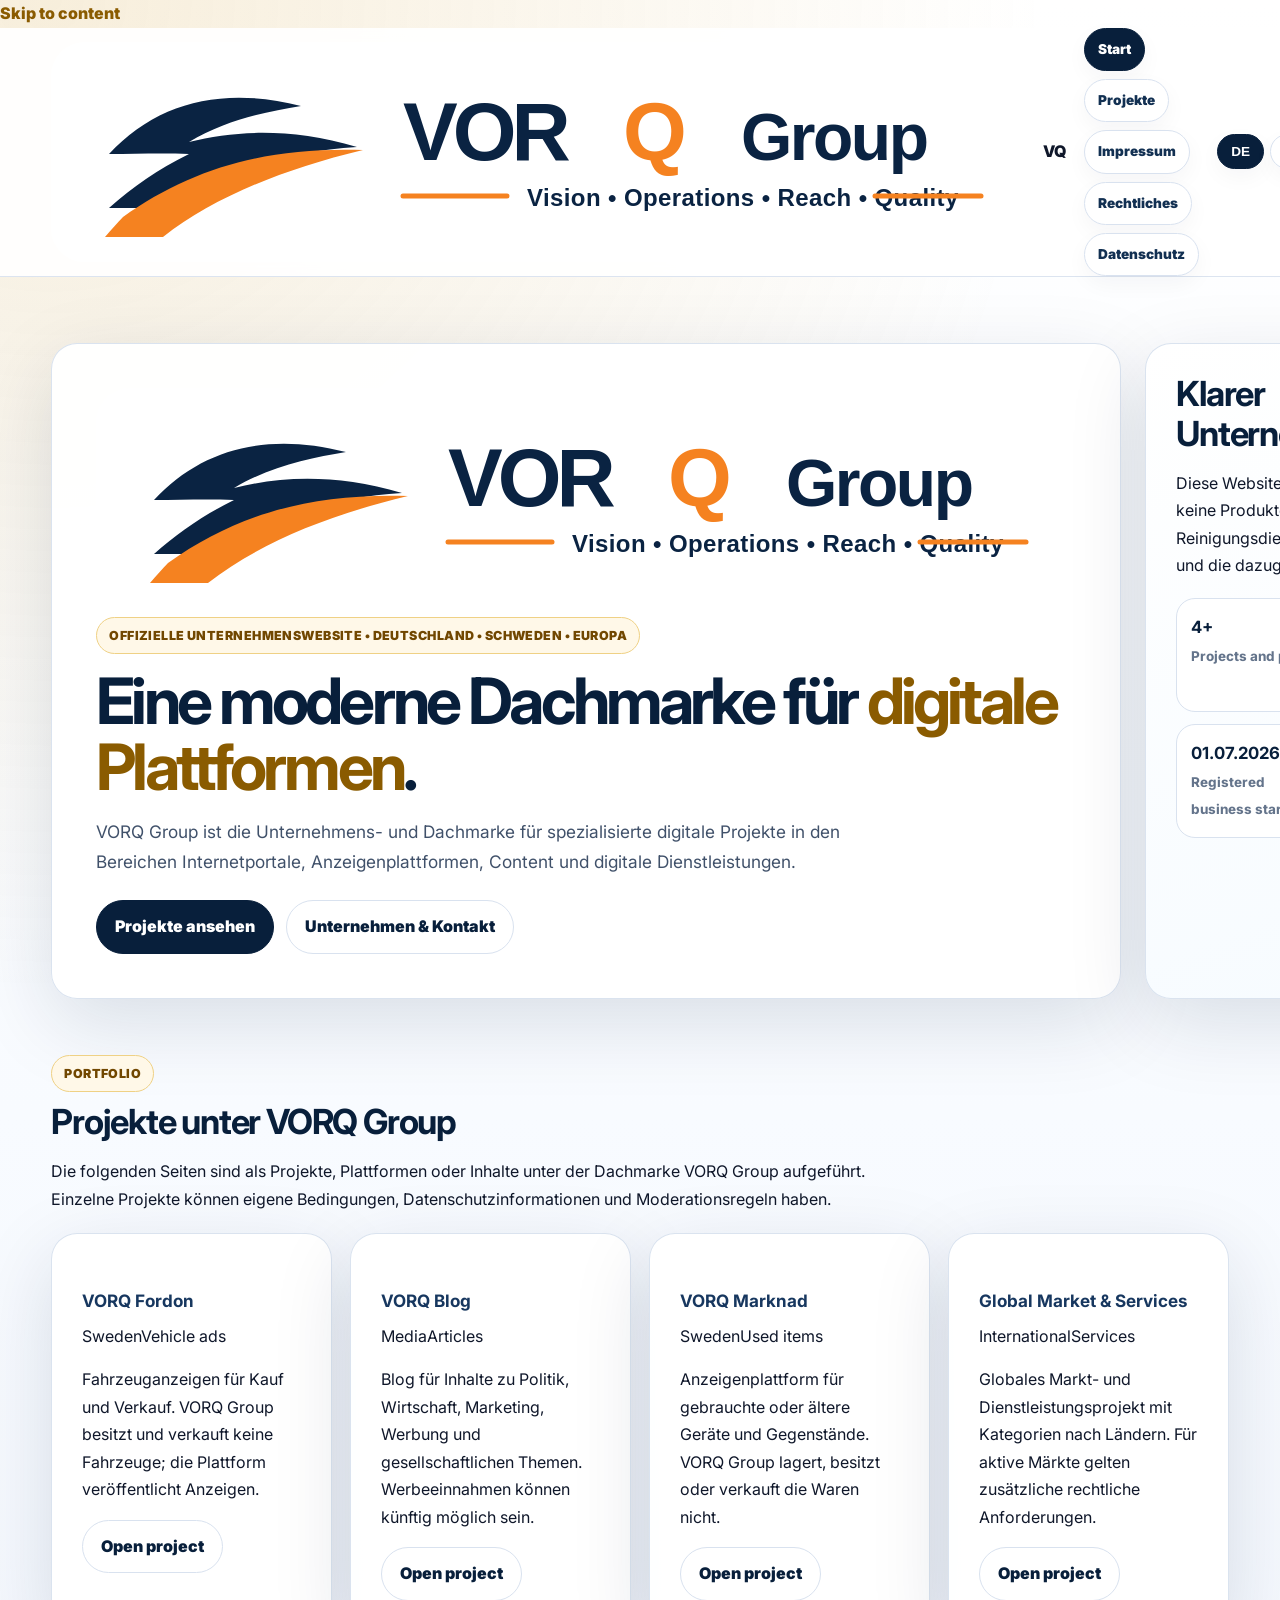
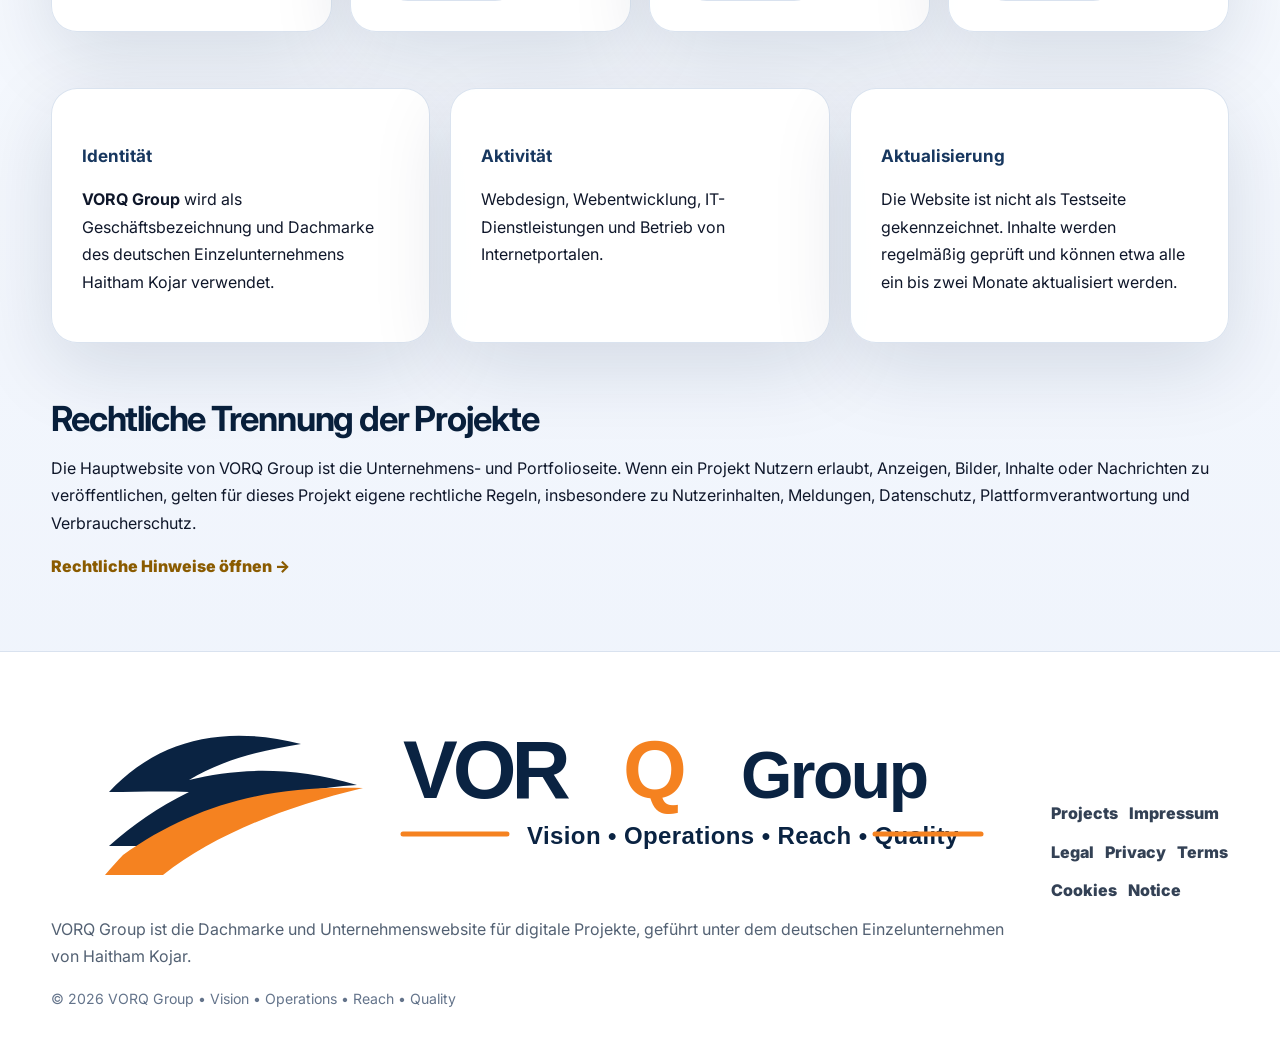
==== commit e6fb135c: "Add files via upload" ====
--- a/index.html
+++ b/index.html
@@ -3,21 +3,72 @@
 <head>
   <meta charset="UTF-8">
   <meta name="viewport" content="width=device-width, initial-scale=1.0">
-  <script>(function(){var lang='de';try{lang=localStorage.getItem('vorqLang')||'de';}catch(e){}document.documentElement.setAttribute('data-lang',lang);if(location.hostname.endsWith('github.io')){var p=location.pathname.split('/').filter(Boolean);var b=p.length?('/'+p[0]+'/'):'/';document.write('<base href="'+b+'">');}})();</script>
-  <title>VORQ Group | Official Company Website</title>
-  <meta name="description" content="Official VORQ Group company website for Germany, Sweden and Europe.">
-  <meta name="robots" content="index,follow">
+  <script>(function(){var lang='de';try{lang=localStorage.getItem('vorqLang')||'de';}catch(e){}document.documentElement.setAttribute('data-lang',lang);document.documentElement.lang=lang;if(location.hostname.endsWith('github.io')){var p=location.pathname.split('/').filter(Boolean);var b=p.length?('/'+p[0]+'/'):'/';document.write('<base href="'+b+'">');}})();</script>
+  <title>VORQ Group | Company &amp; Digital Project Portfolio</title>
+  <meta name="description" content="Official VORQ Group website: umbrella brand for VORQ Fordon, VORQ Blog, VORQ Marknad and other digital projects.">
+  <meta name="theme-color" content="#0A2342">
   <link rel="icon" href="favicon.svg" type="image/svg+xml">
+  <link rel="preconnect" href="https://fonts.googleapis.com">
+  <link rel="preconnect" href="https://fonts.gstatic.com" crossorigin>
+  <link href="https://fonts.googleapis.com/css2?family=Inter:wght@400;600;700;800;900&display=swap" rel="stylesheet">
   <link rel="stylesheet" href="assets/styles.css">
 </head>
 <body>
-<a class="skip-link" href="#main">Skip to content</a>
-<header class="site-header"><div class="container header-inner"><a class="brand" href="index.html" aria-label="VORQ Group home"><div class="brand-mark">VQ</div><div><div class="brand-title">VORQ Group</div><div class="brand-sub">Vision • Operations • Reach • Quality</div></div></a><nav class="nav" aria-label="Main navigation"><a class="active" href="index.html"><span class="inline-lang lang-de">Start</span><span class="inline-lang lang-sv">Start</span><span class="inline-lang lang-en">Home</span></a><a class="" href="impressum.html"><span class="inline-lang lang-de">Impressum</span><span class="inline-lang lang-sv">Företagsinfo</span><span class="inline-lang lang-en">Impressum</span></a><a class="" href="legal.html"><span class="inline-lang lang-de">Rechtliches</span><span class="inline-lang lang-sv">Juridik</span><span class="inline-lang lang-en">Legal</span></a><a class="" href="privacy.html"><span class="inline-lang lang-de">Datenschutz</span><span class="inline-lang lang-sv">Integritet</span><span class="inline-lang lang-en">Privacy</span></a><a class="" href="terms.html"><span class="inline-lang lang-de">AGB</span><span class="inline-lang lang-sv">Villkor</span><span class="inline-lang lang-en">Terms</span></a><a class="" href="cookie-policy.html"><span class="inline-lang lang-de">Cookies</span><span class="inline-lang lang-sv">Cookies</span><span class="inline-lang lang-en">Cookies</span></a><a class="" href="notice-action.html"><span class="inline-lang lang-de">Meldung</span><span class="inline-lang lang-sv">Rapportera</span><span class="inline-lang lang-en">Report</span></a></nav><div class="header-tools"><div class="lang-switch" aria-label="Language"><button class="lang-btn" data-lang="de" type="button">DE</button><button class="lang-btn" data-lang="sv" type="button">SV</button><button class="lang-btn" data-lang="en" type="button">EN</button></div></div></div></header>
+<a href="#main" class="skip">Skip to content</a>
+<header class="site-header">
+  <div class="container header-inner">
+    <a class="brand" href="index.html" aria-label="VORQ Group home">
+      <img src="vorq-group-logo.svg" alt="VORQ Group">
+      <span class="brand-mini">VQ</span>
+    </a>
+    <nav class="nav" aria-label="Primary navigation"><a class="active" href="index.html"><span class="inline-lang lang-de">Start</span><span class="inline-lang lang-sv">Start</span><span class="inline-lang lang-en">Home</span></a>
+<a class="" href="projects.html"><span class="inline-lang lang-de">Projekte</span><span class="inline-lang lang-sv">Projekt</span><span class="inline-lang lang-en">Projects</span></a>
+<a class="" href="impressum.html">Impressum</a>
+<a class="" href="legal.html"><span class="inline-lang lang-de">Rechtliches</span><span class="inline-lang lang-sv">Juridik</span><span class="inline-lang lang-en">Legal</span></a>
+<a class="" href="privacy.html"><span class="inline-lang lang-de">Datenschutz</span><span class="inline-lang lang-sv">Integritet</span><span class="inline-lang lang-en">Privacy</span></a></nav>
+    <div class="header-tools">
+      <div class="lang-switch" aria-label="Language switcher"><button class="lang-btn" data-lang="de">DE</button><button class="lang-btn" data-lang="sv">SV</button><button class="lang-btn" data-lang="en">EN</button></div>
+      <button class="menu-btn" aria-expanded="false" aria-label="Open menu">Menu</button>
+    </div>
+  </div>
+</header>
 <main id="main">
-<section class="hero"><div class="container hero-grid"><article class="card hero-card"><div class="lang lang-de"><div class="eyebrow">Offizieller Unternehmensauftritt</div><h1>VORQ Group<br><span class="accent">IT & Internetportale</span></h1><p class="lead">VORQ Group ist die Geschäftsbezeichnung/Marke von Haitham Kojar. Rechtsträger ist ein nicht eingetragenes gewerbliches Einzelunternehmen. Die Website ist auf Deutschland, Schweden und Europa ausgerichtet.</p></div><div class="lang lang-sv"><div class="eyebrow">Officiell företagssida</div><h1>VORQ Group<br><span class="accent">IT & internetportaler</span></h1><p class="lead">VORQ Group är affärsnamn/varumärke för Haitham Kojar. Den juridiska verksamheten är en oregistrerad kommersiell enskild näringsverksamhet i Tyskland. Webbplatsen riktar sig till Tyskland, Sverige och Europa.</p></div><div class="lang lang-en"><div class="eyebrow">Official business website</div><h1>VORQ Group<br><span class="accent">IT & internet portals</span></h1><p class="lead">VORQ Group is the business name/brand of Haitham Kojar. The legal operator is a non-registered commercial sole proprietorship under German law. This website is directed to Germany, Sweden and Europe.</p></div><div class="cta-row"><a class="btn btn-primary" href="impressum.html">Impressum / Company info</a><a class="btn btn-secondary" href="privacy.html">Privacy</a><a class="btn btn-secondary" href="notice-action.html">Report issue</a></div></article><aside class="card hero-side"><div class="lang lang-de"><h2>Status</h2><p>Gewerbeanzeige in Wuppertal am 24.05.2026; Tätigkeit laut Anzeige ab 01.07.2026.</p></div><div class="lang lang-sv"><h2>Status</h2><p>Företagsanmälan i Wuppertal den 24.05.2026; verksamhetsstart enligt anmälan 2026-07-01.</p></div><div class="lang lang-en"><h2>Status</h2><p>Business notification in Wuppertal on 24.05.2026; activity start according to the notification: 01 July 2026.</p></div><div class="metric-grid"><div class="metric"><strong>DE / SV / EN</strong><span>Legal pages in three languages</span></div><div class="metric"><strong>GDPR</strong><span>Privacy and data rights structure</span></div><div class="metric"><strong>DSA-ready</strong><span>Notice-and-action channel</span></div><div class="metric"><strong>No top phone</strong><span>Phone only in company/contact info</span></div></div></aside></div></section>
-<section class="section"><div class="container grid-3"><article class="card feature"><div class="icon">01</div><div class="lang lang-de"><h2>Tätigkeit</h2><p>Webdesign, Webentwicklung, IT-Dienstleistungen und Betrieb von Internetportalen.</p></div><div class="lang lang-sv"><h2>Verksamhet</h2><p>webbdesign, webbutveckling, IT-tjänster och drift av internetportaler.</p></div><div class="lang lang-en"><h2>Activity</h2><p>web design, web development, IT services and operation of internet portals.</p></div></article><article class="card feature"><div class="icon">02</div><div class="lang lang-de"><h2>Rechtsklarheit</h2><p>Die Website trennt Marke und Rechtsträger klar: VORQ Group ist keine eigenständige Kapitalgesellschaft, sofern keine spätere Registereintragung erfolgt.</p></div><div class="lang lang-sv"><h2>Juridisk tydlighet</h2><p>Webbplatsen skiljer tydligt mellan varumärke och juridisk operatör: VORQ Group är inte ett separat aktiebolag om ingen senare registrering sker.</p></div><div class="lang lang-en"><h2>Legal clarity</h2><p>The website clearly separates brand and legal operator: VORQ Group is not a separate corporation unless a later registration says otherwise.</p></div></article><article class="card feature"><div class="icon">03</div><div class="lang lang-de"><h2>Kontakt</h2><div class="contact-box"><p><strong>Haitham Kojar</strong><br>Ziegelstraße 26<br>42289 Wuppertal<br>Deutschland<br>E-Mail: <a href="mailto:info@vorq.group">info@vorq.group</a><br>Telefon: <a href="tel:+4917621193382">+49 176 21193382</a></p></div></div><div class="lang lang-sv"><h2>Kontakt</h2><div class="contact-box"><p><strong>Haitham Kojar</strong><br>Ziegelstraße 26<br>42289 Wuppertal<br>Tyskland<br>E-post: <a href="mailto:info@vorq.group">info@vorq.group</a><br>Telefon: <a href="tel:+4917621193382">+49 176 21193382</a></p></div></div><div class="lang lang-en"><h2>Contact</h2><div class="contact-box"><p><strong>Haitham Kojar</strong><br>Ziegelstraße 26<br>42289 Wuppertal<br>Germany<br>Email: <a href="mailto:info@vorq.group">info@vorq.group</a><br>Phone: <a href="tel:+4917621193382">+49 176 21193382</a></p></div></div></article></div></section>
-<section class="section"><div class="container"><div class="section-head"><div class="lang lang-de"><h2>Rechtliche Seiten</h2><p>Alle Pflicht- und Schutzseiten sind direkt erreichbar.</p></div><div class="lang lang-sv"><h2>Juridiska sidor</h2><p>Alla viktiga informations- och skyddssidor är direkt åtkomliga.</p></div><div class="lang lang-en"><h2>Legal pages</h2><p>All key information and protective legal pages are directly accessible.</p></div></div><div class="quick-links"><a class="quick-link" href="impressum.html"><strong>Impressum</strong><span>Company identity and contact</span></a><a class="quick-link" href="privacy.html"><strong>Privacy</strong><span>GDPR information</span></a><a class="quick-link" href="terms.html"><strong>Terms</strong><span>Use and liability frame</span></a><a class="quick-link" href="cookie-policy.html"><strong>Cookies</strong><span>Local storage and future consent</span></a><a class="quick-link" href="notice-action.html"><strong>Report</strong><span>Illegal content / authority contact</span></a><a class="quick-link" href="legal.html"><strong>Legal</strong><span>Boundaries and status notes</span></a></div></div></section>
+<section class="hero">
+  <div class="container hero-grid">
+    <div class="card hero-card">
+      <img class="logo-hero" src="vorq-group-logo.svg" alt="VORQ Group logo">
+      <div class="lang lang-de"><div class="badge">Offizielle Unternehmenswebsite • Deutschland • Schweden • Europa</div><h1>Eine moderne Dachmarke für <span class="accent">digitale Plattformen</span>.</h1><p class="lead">VORQ Group ist die Unternehmens- und Dachmarke für spezialisierte digitale Projekte in den Bereichen Internetportale, Anzeigenplattformen, Content und digitale Dienstleistungen.</p><div class="cta-row"><a class="btn btn-primary" href="projects.html">Projekte ansehen</a><a class="btn btn-secondary" href="impressum.html">Unternehmen & Kontakt</a></div></div>
+      <div class="lang lang-sv"><div class="badge">Officiell företagswebbplats • Tyskland • Sverige • Europa</div><h1>Ett modernt paraplyvarumärke för <span class="accent">digitala plattformar</span>.</h1><p class="lead">VORQ Group är företags- och paraplyvarumärket för specialiserade digitala projekt inom internetportaler, annonsplattformar, innehåll och digitala tjänster.</p><div class="cta-row"><a class="btn btn-primary" href="projects.html">Visa projekt</a><a class="btn btn-secondary" href="impressum.html">Företag & kontakt</a></div></div>
+      <div class="lang lang-en"><div class="badge">Official company website • Germany • Sweden • Europe</div><h1>A modern umbrella brand for <span class="accent">digital platforms</span>.</h1><p class="lead">VORQ Group is the company and umbrella brand for specialised digital projects in internet portals, advertising platforms, content and digital services.</p><div class="cta-row"><a class="btn btn-primary" href="projects.html">View projects</a><a class="btn btn-secondary" href="impressum.html">Company & contact</a></div></div>
+    </div>
+    <aside class="card hero-side">
+      <div class="lang lang-de"><h2>Klarer Unternehmensrahmen</h2><p>Diese Website verkauft keine Waren, lagert keine Produkte und bietet keine Reinigungsdienste an. Sie stellt VORQ Group und die dazugehörigen Projekte vor.</p></div>
+      <div class="lang lang-sv"><h2>Tydlig företagsram</h2><p>Denna webbplats säljer inga varor, lagrar inga produkter och erbjuder inga städtjänster. Den presenterar VORQ Group och tillhörande projekt.</p></div>
+      <div class="lang lang-en"><h2>Clear company frame</h2><p>This website does not sell goods, store products or provide cleaning services. It presents VORQ Group and its related projects.</p></div>
+      <div class="metric-grid"><div class="metric"><strong>4+</strong><span>Projects and pages</span></div><div class="metric"><strong>DE • SV • EN</strong><span>Three-language structure</span></div><div class="metric"><strong>01.07.2026</strong><span>Registered business start</span></div><div class="metric"><strong>VORQ</strong><span>Vision • Operations • Reach • Quality</span></div></div>
+    </aside>
+  </div>
+</section>
+<section class="section"><div class="container"><div class="section-head"><div class="lang lang-de"><div class="eyebrow">Portfolio</div><h2>Projekte unter VORQ Group</h2><p>Die folgenden Seiten sind als Projekte, Plattformen oder Inhalte unter der Dachmarke VORQ Group aufgeführt. Einzelne Projekte können eigene Bedingungen, Datenschutzinformationen und Moderationsregeln haben.</p></div><div class="lang lang-sv"><div class="eyebrow">Portfolio</div><h2>Projekt under VORQ Group</h2><p>Följande sidor presenteras som projekt, plattformar eller innehåll under paraplyvarumärket VORQ Group. Enskilda projekt kan ha egna villkor, integritetsregler och modereringsregler.</p></div><div class="lang lang-en"><div class="eyebrow">Portfolio</div><h2>Projects under VORQ Group</h2><p>The following pages are presented as projects, platforms or content under the VORQ Group umbrella brand. Individual projects may have their own terms, privacy information and moderation rules.</p></div></div><div class="grid-4">
+      <article class="card project-card"><h3>VORQ Fordon</h3><div class="project-meta"><span class="tag">Sweden</span><span class="tag">Vehicle ads</span></div><div class="lang lang-de"><p>Fahrzeuganzeigen für Kauf und Verkauf. VORQ Group besitzt und verkauft keine Fahrzeuge; die Plattform veröffentlicht Anzeigen.</p></div><div class="lang lang-sv"><p>Fordonsannonser för köp och försäljning. VORQ Group äger eller säljer inte fordon; plattformen publicerar annonser.</p></div><div class="lang lang-en"><p>Vehicle listings for buying and selling. VORQ Group does not own or sell vehicles; the platform publishes ads.</p></div><div class="project-actions"><a class="btn btn-secondary" href="https://hk-lens.github.io/BilMarknad-HK/index.html" target="_blank" rel="noopener">Open project</a></div></article>
+      <article class="card project-card"><h3>VORQ Blog</h3><div class="project-meta"><span class="tag">Media</span><span class="tag">Articles</span></div><div class="lang lang-de"><p>Blog für Inhalte zu Politik, Wirtschaft, Marketing, Werbung und gesellschaftlichen Themen. Werbeeinnahmen können künftig möglich sein.</p></div><div class="lang lang-sv"><p>Blogg för innehåll om politik, ekonomi, marknadsföring, reklam och samhällsfrågor. Annonsintäkter kan bli möjliga i framtiden.</p></div><div class="lang lang-en"><p>Blog for content about politics, economy, marketing, advertising and social topics. Advertising revenue may be possible in the future.</p></div><div class="project-actions"><a class="btn btn-secondary" href="https://hk-lens.github.io/HK-GLOBAL-BLOG/index.html" target="_blank" rel="noopener">Open project</a></div></article>
+      <article class="card project-card"><h3>VORQ Marknad</h3><div class="project-meta"><span class="tag">Sweden</span><span class="tag">Used items</span></div><div class="lang lang-de"><p>Anzeigenplattform für gebrauchte oder ältere Geräte und Gegenstände. VORQ Group lagert, besitzt oder verkauft die Waren nicht.</p></div><div class="lang lang-sv"><p>Annonsplattform för begagnade eller äldre enheter och saker. VORQ Group lagrar, äger eller säljer inte varorna.</p></div><div class="lang lang-en"><p>Ads platform for used or older devices and goods. VORQ Group does not store, own or sell the goods.</p></div><div class="project-actions"><a class="btn btn-secondary" href="https://hk-lens.github.io/VORQ-Marknad/" target="_blank" rel="noopener">Open project</a></div></article>
+      <article class="card project-card"><h3>Global Market & Services</h3><div class="project-meta"><span class="tag">International</span><span class="tag">Services</span></div><div class="lang lang-de"><p>Globales Markt- und Dienstleistungsprojekt mit Kategorien nach Ländern. Für aktive Märkte gelten zusätzliche rechtliche Anforderungen.</p></div><div class="lang lang-sv"><p>Globalt marknads- och tjänsteprojekt med kategorier per land. Aktiva marknader kräver ytterligare juridisk anpassning.</p></div><div class="lang lang-en"><p>Global market and services project with country-based categories. Active markets require additional legal alignment.</p></div><div class="project-actions"><a class="btn btn-secondary" href="https://hk-lens.github.io/HK-Global-Market-Services/" target="_blank" rel="noopener">Open project</a></div></article>
+    </div></div></section>
+<section class="section"><div class="container grid-3"><article class="card highlight"><div class="lang lang-de"><h3>Identität</h3><p><b>VORQ Group</b> wird als Geschäftsbezeichnung und Dachmarke des deutschen Einzelunternehmens Haitham Kojar verwendet.</p></div><div class="lang lang-sv"><h3>Identitet</h3><p><b>VORQ Group</b> används som företagsnamn/paraplyvarumärke för Haitham Kojars tyska enskilda näringsverksamhet.</p></div><div class="lang lang-en"><h3>Identity</h3><p><b>VORQ Group</b> is used as the business name and umbrella brand of the German sole proprietorship of Haitham Kojar.</p></div></article><article class="card highlight"><div class="lang lang-de"><h3>Aktivität</h3><p>Webdesign, Webentwicklung, IT-Dienstleistungen und Betrieb von Internetportalen.</p></div><div class="lang lang-sv"><h3>Verksamhet</h3><p>Webbdesign, webbutveckling, IT-tjänster och drift av internetportaler.</p></div><div class="lang lang-en"><h3>Activity</h3><p>Web design, web development, IT services and operation of internet portals.</p></div></article><article class="card highlight"><div class="lang lang-de"><h3>Aktualisierung</h3><p>Die Website ist nicht als Testseite gekennzeichnet. Inhalte werden regelmäßig geprüft und können etwa alle ein bis zwei Monate aktualisiert werden.</p></div><div class="lang lang-sv"><h3>Uppdatering</h3><p>Webbplatsen anges inte som testsida. Innehåll ses över regelbundet och kan uppdateras ungefär varannan månad.</p></div><div class="lang lang-en"><h3>Updates</h3><p>The website is not presented as a test page. Content is reviewed regularly and may be updated about every one to two months.</p></div></article></div></section>
+<section class="section"><div class="container"><div class="legal-note"><div class="lang lang-de"><h2>Rechtliche Trennung der Projekte</h2><p>Die Hauptwebsite von VORQ Group ist die Unternehmens- und Portfolioseite. Wenn ein Projekt Nutzern erlaubt, Anzeigen, Bilder, Inhalte oder Nachrichten zu veröffentlichen, gelten für dieses Projekt eigene rechtliche Regeln, insbesondere zu Nutzerinhalten, Meldungen, Datenschutz, Plattformverantwortung und Verbraucherschutz.</p><a href="legal.html">Rechtliche Hinweise öffnen →</a></div><div class="lang lang-sv"><h2>Juridisk separation mellan projekt</h2><p>VORQ Groups huvudwebbplats är företags- och portföljsidan. Om ett projekt låter användare publicera annonser, bilder, innehåll eller meddelanden gäller egna juridiska regler för det projektet, särskilt om användarinnehåll, rapportering, integritet, plattformsansvar och konsumentskydd.</p><a href="legal.html">Öppna juridisk information →</a></div><div class="lang lang-en"><h2>Legal separation between projects</h2><p>The main VORQ Group website is the company and portfolio site. If a project allows users to publish ads, images, content or messages, that project has its own legal rules, especially on user content, reporting, privacy, platform responsibility and consumer protection.</p><a href="legal.html">Open legal information →</a></div></div></div></section>
 </main>
-<footer class="footer"><div class="container footer-grid"><p><strong>VORQ Group</strong> - <span class="lang lang-de">Geschäftsbezeichnung/Marke von Haitham Kojar. Letzte Aktualisierung: 25 May 2026.</span><span class="lang lang-sv">affärsnamn/varumärke för Haitham Kojar. Senast uppdaterad: 25 May 2026.</span><span class="lang lang-en">business name/brand of Haitham Kojar. Last updated: 25 May 2026.</span></p><div class="footer-links"><a href="impressum.html">Impressum</a><a href="privacy.html">Privacy</a><a href="terms.html">Terms</a><a href="cookie-policy.html">Cookies</a><a href="notice-action.html">Report</a></div></div></footer>
+<footer class="footer">
+  <div class="container footer-grid">
+    <div>
+      <a class="brand" href="index.html"><img src="vorq-group-logo.svg" alt="VORQ Group"></a>
+      <p><span class="lang lang-de">VORQ Group ist die Dachmarke und Unternehmenswebsite für digitale Projekte, geführt unter dem deutschen Einzelunternehmen von Haitham Kojar.</span><span class="lang lang-sv">VORQ Group är paraplyvarumärket och företagswebbplatsen för digitala projekt, drivet under Haitham Kojars tyska enskilda näringsverksamhet.</span><span class="lang lang-en">VORQ Group is the umbrella brand and company website for digital projects, operated under the German sole proprietorship of Haitham Kojar.</span></p>
+      <p class="small">© 2026 VORQ Group • Vision • Operations • Reach • Quality</p>
+    </div>
+    <div class="footer-links">
+      <a href="projects.html">Projects</a><a href="impressum.html">Impressum</a><a href="legal.html">Legal</a><a href="privacy.html">Privacy</a><a href="terms.html">Terms</a><a href="cookie-policy.html">Cookies</a><a href="notice-action.html">Notice</a>
+    </div>
+  </div>
+</footer>
 <script src="assets/script.js" defer></script>
 </body></html>
--- a/assets/styles.css
+++ b/assets/styles.css
@@ -1,136 +1,8 @@
+
 :root{
-  --bg:#f5f7fb;
-  --panel:#ffffff;
-  --ink:#0f172a;
-  --text:#334155;
-  --muted:#64748b;
-  --line:#e2e8f0;
-  --brand:#0A2342;
-  --brand-2:#163760;
-  --accent:#f58220;
-  --accent-2:#ffcc96;
-  --soft:#fff7ef;
-  --ok:#e9f8ef;
-  --shadow:0 20px 50px rgba(15,23,42,.08);
-  --radius:26px;
-  --max:1180px;
+  --navy:#081f3b; --navy2:#103b68; --gold:#d4a23a; --gold2:#ffe2a3;
+  --ink:#0f172a; --muted:#64748b; --bg:#f6f8fc; --surface:#ffffff; --soft:#edf4ff;
+  --border:#d9e2ef; --green:#05603a; --red:#b42318; --amber:#92400e;
+  --shadow:0 24px 80px rgba(8,31,59,.13); --radius:26px; --max:1180px;
 }
-*{box-sizing:border-box}
-html{scroll-behavior:smooth}
-body{margin:0;font-family:Inter,system-ui,-apple-system,Segoe UI,Roboto,Arial,sans-serif;background:
-  radial-gradient(circle at top left, rgba(245,130,32,.09), transparent 32%),
-  radial-gradient(circle at top right, rgba(10,35,66,.08), transparent 26%),
-  linear-gradient(180deg,#fff 0%,#f7fafc 52%,#eef3f8 100%);color:var(--text);line-height:1.7}
-a{text-decoration:none;color:inherit}
-img{display:block;max-width:100%}
-.container{max-width:var(--max);margin:0 auto;padding:0 22px}
-.site-header{position:sticky;top:0;z-index:100;background:rgba(255,255,255,.88);backdrop-filter:blur(18px);border-bottom:1px solid rgba(226,232,240,.8)}
-.header-inner{min-height:82px;display:flex;align-items:center;justify-content:space-between;gap:18px}
-.brand{display:flex;align-items:center;gap:14px;min-width:0}
-.brand-mark{width:52px;height:52px;border-radius:18px;background:linear-gradient(135deg,var(--brand),var(--brand-2));display:grid;place-items:center;box-shadow:0 12px 24px rgba(10,35,66,.22);position:relative;overflow:hidden}
-.brand-mark::before{content:"";position:absolute;inset:auto -10px -12px auto;width:44px;height:44px;background:rgba(245,130,32,.85);border-radius:50%}
-.brand-mark span{position:relative;z-index:1;color:#fff;font-weight:900;font-size:20px;letter-spacing:-.06em}
-.brand-copy{min-width:0}
-.brand-title{font-size:1.4rem;font-weight:900;line-height:1;color:var(--brand);letter-spacing:-.04em}
-.brand-sub{font-size:.78rem;color:var(--muted);font-weight:700;margin-top:4px}
-.nav{display:flex;align-items:center;gap:8px;flex-wrap:wrap}
-.nav a{padding:10px 14px;border-radius:999px;font-weight:800;font-size:.95rem;color:var(--brand)}
-.nav a:hover,.nav a.active{background:var(--soft);color:#b45c10}
-.header-tools{display:flex;align-items:center;gap:10px;flex-wrap:wrap;justify-content:flex-end}
-.lang-switch{display:inline-flex;gap:6px;padding:6px;background:#fff;border:1px solid var(--line);border-radius:999px;box-shadow:var(--shadow)}
-.lang-btn{appearance:none;border:0;background:transparent;padding:8px 12px;border-radius:999px;font-weight:900;color:var(--muted);cursor:pointer;font-size:.88rem}
-.lang-btn.active{background:var(--brand);color:#fff}
-.contact-pill{display:inline-flex;align-items:center;gap:8px;padding:12px 16px;background:var(--brand);color:#fff;border-radius:999px;font-weight:900;font-size:.88rem;box-shadow:var(--shadow)}
-.contact-pill:hover{background:var(--accent)}
-.hero{padding:72px 0 34px}
-.hero-grid{display:grid;grid-template-columns:1.15fr .85fr;gap:24px;align-items:stretch}
-.card{background:rgba(255,255,255,.94);border:1px solid var(--line);border-radius:var(--radius);box-shadow:var(--shadow)}
-.hero-card{padding:34px}
-.badge{display:inline-flex;align-items:center;gap:9px;padding:10px 14px;border-radius:999px;background:var(--soft);border:1px solid rgba(245,130,32,.3);font-size:.82rem;font-weight:900;color:#9a4f10;margin-bottom:18px}
-.hero h1,.page-hero h1{margin:0 0 18px;font-size:clamp(2.45rem,6vw,5rem);line-height:.98;letter-spacing:-.075em;color:var(--ink)}
-.hero h1 .accent,.page-hero h1 .accent{color:var(--accent)}
-.lead{font-size:1.08rem;color:#475569;font-weight:600;max-width:62ch}
-.cta-row{display:flex;flex-wrap:wrap;gap:12px;margin-top:24px}
-.btn{display:inline-flex;align-items:center;justify-content:center;gap:10px;padding:14px 20px;border-radius:16px;font-weight:900;border:1px solid transparent;transition:all .2s ease}
-.btn-primary{background:var(--accent);color:#fff;box-shadow:0 16px 32px rgba(245,130,32,.22)}
-.btn-primary:hover{transform:translateY(-1px);background:#df7316}
-.btn-secondary{background:#fff;border-color:var(--line);color:var(--brand)}
-.btn-secondary:hover{background:var(--soft);border-color:#ffd6b0}
-.hero-side{padding:28px;background:linear-gradient(145deg,var(--brand),var(--brand-2));color:#fff;position:relative;overflow:hidden}
-.hero-side::before{content:"";position:absolute;width:260px;height:260px;border-radius:50%;background:rgba(245,130,32,.25);top:-90px;right:-80px}
-.hero-side::after{content:"";position:absolute;width:180px;height:180px;border-radius:50%;background:rgba(255,255,255,.08);left:-60px;bottom:-60px}
-.hero-side > *{position:relative;z-index:1}
-.hero-side h2{margin:0 0 10px;font-size:2rem;line-height:1.08;letter-spacing:-.05em}
-.hero-side p{color:#dbe6f0;margin:0 0 18px}
-.metric-grid{display:grid;grid-template-columns:1fr 1fr;gap:12px}
-.metric{padding:18px;border-radius:20px;background:rgba(255,255,255,.08);border:1px solid rgba(255,255,255,.12)}
-.metric strong{display:block;font-size:1.85rem;line-height:1;color:#fff}
-.metric span{font-size:.8rem;color:#d7e3f0;font-weight:800}
-.section{padding:24px 0 64px}
-.section-head{max-width:760px;margin-bottom:24px}
-.eyebrow{font-size:.82rem;text-transform:uppercase;letter-spacing:.08em;font-weight:900;color:var(--accent);margin-bottom:8px}
-.section h2{margin:0 0 10px;font-size:clamp(1.9rem,4vw,3rem);line-height:1.05;color:var(--ink);letter-spacing:-.06em}
-.section p{margin:0;color:var(--muted);font-weight:600}
-.grid-3{display:grid;grid-template-columns:repeat(3,1fr);gap:16px}
-.grid-4{display:grid;grid-template-columns:repeat(4,1fr);gap:16px}
-.feature{padding:24px}
-.icon{width:52px;height:52px;border-radius:16px;background:var(--soft);display:grid;place-items:center;color:var(--accent);font-weight:900;font-size:1.15rem;margin-bottom:16px}
-.feature h3{margin:0 0 8px;color:var(--ink);font-size:1.18rem}
-.feature p{margin:0;color:var(--muted);font-weight:600;font-size:.96rem}
-.highlight{padding:22px}
-.list{display:grid;gap:12px;margin-top:16px}
-.list-item{display:flex;gap:12px;align-items:flex-start;font-weight:650;color:#475569}
-.list-item b{color:var(--ink)}
-.tick{width:26px;height:26px;flex:0 0 26px;border-radius:50%;display:grid;place-items:center;background:rgba(245,130,32,.14);color:var(--accent);font-weight:900}
-.quick-links{display:grid;grid-template-columns:repeat(3,1fr);gap:14px;margin-top:20px}
-.quick-link{padding:20px;border:1px solid var(--line);border-radius:20px;background:#fff;box-shadow:var(--shadow)}
-.quick-link:hover{border-color:#ffd6b0;transform:translateY(-2px)}
-.quick-link strong{display:block;color:var(--brand);font-size:1.05rem;margin-bottom:6px}
-.quick-link span{color:var(--muted);font-size:.95rem;font-weight:600}
-.page-hero{padding:64px 0 24px}
-.page-hero .card{padding:34px}
-.lang{display:none}
-html[data-lang="de"] .lang-de,
-html[data-lang="sv"] .lang-sv,
-html[data-lang="en"] .lang-en{display:block}
-html[data-lang="de"] .inline-lang.lang-de,
-html[data-lang="sv"] .inline-lang.lang-sv,
-html[data-lang="en"] .inline-lang.lang-en{display:inline}
-.inline-lang{display:none}
-.content-card{padding:28px;margin-top:16px}
-.content-card h2,.content-card h3{color:var(--ink);letter-spacing:-.035em;margin:0 0 10px}
-.content-card h2{font-size:1.65rem}
-.content-card h3{font-size:1.18rem;margin-top:18px}
-.content-card p,.content-card li{color:var(--text);font-weight:560}
-.content-card ul{padding-left:18px;margin:10px 0 0}
-.notice{padding:18px 20px;background:#fff8ef;border:1px solid #ffd6b0;border-radius:18px;color:#8a4b12;font-weight:700}
-.footer{padding:28px 0 44px;border-top:1px solid var(--line);margin-top:34px}
-.footer-grid{display:grid;grid-template-columns:1.1fr .9fr;gap:18px;align-items:start}
-.footer p{margin:0;color:var(--muted);font-weight:600}
-.footer-links{display:flex;flex-wrap:wrap;gap:10px 12px;justify-content:flex-end}
-.footer-links a{padding:8px 12px;border-radius:999px;background:#fff;border:1px solid var(--line);font-weight:800;color:var(--brand)}
-.lang-row{display:flex;gap:10px;flex-wrap:wrap;margin-top:16px}
-.lang-card{padding:16px 18px;border:1px solid var(--line);border-radius:18px;background:#fff;flex:1 1 220px}
-.lang-card h4{margin:0 0 8px;color:var(--ink)}
-.helper{font-size:.92rem;color:var(--muted);font-weight:600}
-.center{display:flex;justify-content:center}
-.error-card{padding:34px;text-align:left}
-small.code{display:inline-block;padding:6px 10px;background:#eef4ff;border:1px solid #caddff;color:var(--brand);border-radius:999px;font-weight:800}
-@media (max-width: 980px){
-  .hero-grid,.grid-4,.grid-3,.quick-links,.footer-grid{grid-template-columns:1fr}
-  .header-inner{flex-wrap:wrap;padding:12px 0}
-  .nav{width:100%;order:3;overflow:auto;padding-bottom:4px}
-  .header-tools{width:100%;justify-content:space-between}
-  .hero{padding-top:36px}
-}
-@media (max-width: 640px){
-  .container{padding:0 16px}
-  .brand-title{font-size:1.15rem}
-  .brand-mark{width:44px;height:44px;border-radius:14px}
-  .brand-sub{font-size:.72rem}
-  .hero-card,.hero-side,.content-card,.page-hero .card{padding:22px}
-  .hero h1,.page-hero h1{font-size:clamp(2.2rem,13vw,3.6rem)}
-  .metric-grid{grid-template-columns:1fr}
-  .contact-pill{width:100%;justify-content:center}
-  .lang-switch{width:100%;justify-content:center}
-}
+*{box-sizing:border-box}html{scroll-behavior:smooth}body{margin:0;font-family:Inter,ui-sans-serif,system-ui,-apple-system,BlinkMacSystemFont,"Segoe UI",Arial,sans-serif;background:radial-gradient(circle at 4% 0%,rgba(212,162,58,.18),transparent 34%),linear-gradient(180deg,#fff 0%,#f8fbff 42%,#edf2fb 100%);color:var(--ink);line-height:1.72}a{color:#8a5b00;font-weight:850;text-decoration:none}a:hover{text-decoration:underline}.container{width:min(var(--max),92vw);margin:auto}.skip-link{position:absolute;left:-999px;top:auto;width:1px;height:1px;overflow:hidden}.skip-link:focus{left:16px;top:16px;width:auto;height:auto;padding:10px 14px;background:white;border:2px solid var(--navy);border-radius:12px;z-index:1000}.site-header{position:sticky;top:0;z-index:50;background:rgba(255,255,255,.92);backdrop-filter:blur(18px);border-bottom:1px solid rgba(217,226,239,.92)}.header-inner{min-height:82px;display:flex;align-items:center;justify-content:space-between;gap:18px}.brand{display:flex;align-items:center;gap:12px;color:var(--ink);text-decoration:none}.brand-mark{width:50px;height:50px;border-radius:17px;background:linear-gradient(135deg,var(--navy),#185181);display:grid;place-items:center;color:white;box-shadow:0 16px 40px rgba(8,31,59,.22);font-weight:950}.brand-title{font-size:1.12rem;font-weight:950;letter-spacing:-.03em}.brand-sub{font-size:.72rem;color:var(--muted);font-weight:800}.nav{display:flex;gap:8px;align-items:center;flex-wrap:wrap}.nav a,.lang-btn{border:1px solid var(--border);border-radius:999px;background:white;color:#123052;padding:9px 13px;font-size:.85rem;font-weight:900;text-decoration:none;box-shadow:0 8px 22px rgba(8,31,59,.04)}.nav a.active,.lang-btn.active{background:var(--navy);color:white;border-color:var(--navy)}.header-tools{display:flex;align-items:center}.lang-switch{display:flex;gap:6px}.lang-btn{cursor:pointer}.lang{display:none}html[data-lang="de"] .lang-de,html[data-lang="sv"] .lang-sv,html[data-lang="en"] .lang-en{display:block}.inline-lang{display:none}html[data-lang="de"] .inline-lang.lang-de,html[data-lang="sv"] .inline-lang.lang-sv,html[data-lang="en"] .inline-lang.lang-en{display:inline}.hero,.page-hero{padding:66px 0 28px}.hero-grid{display:grid;grid-template-columns:1.12fr .88fr;gap:24px;align-items:stretch}.card{background:rgba(255,255,255,.95);border:1px solid rgba(217,226,239,.96);border-radius:var(--radius);box-shadow:var(--shadow);padding:30px}.hero-card{padding:44px}.hero-side{background:linear-gradient(160deg,#fff,#f6fbff)}.badge,.eyebrow{display:inline-flex;gap:8px;align-items:center;padding:7px 12px;border:1px solid #efd185;background:#fff8e8;color:#714700;border-radius:999px;text-transform:uppercase;font-size:.78rem;font-weight:950;letter-spacing:.035em}.eyebrow{margin-bottom:10px}h1{font-size:clamp(2.25rem,5vw,4.65rem);line-height:1.02;letter-spacing:-.06em;color:var(--navy);margin:.22em 0 .28em}h2{font-size:clamp(1.42rem,2.7vw,2.2rem);line-height:1.15;letter-spacing:-.035em;color:var(--navy);margin:0 0 13px}h3{font-size:1.07rem;color:#17375f;margin:22px 0 7px}.lead{font-size:1.08rem;color:#40516a;max-width:75ch}.accent{color:#8a5b00}.section{padding:28px 0}.section-head{max-width:820px;margin-bottom:20px}.grid-2{display:grid;grid-template-columns:repeat(2,minmax(0,1fr));gap:20px}.grid-3{display:grid;grid-template-columns:repeat(3,minmax(0,1fr));gap:20px}.grid-4{display:grid;grid-template-columns:repeat(4,minmax(0,1fr));gap:18px}.full{grid-column:1/-1}.content-card{box-shadow:0 16px 50px rgba(8,31,59,.08)}.cta-row{display:flex;gap:12px;flex-wrap:wrap;margin-top:24px}.btn{display:inline-flex;align-items:center;justify-content:center;min-height:46px;border-radius:999px;padding:12px 18px;border:1px solid var(--border);font-weight:950;text-decoration:none}.btn-primary{background:var(--navy);color:white;border-color:var(--navy)}.btn-secondary{background:white;color:var(--navy)}.metric-grid{display:grid;grid-template-columns:repeat(2,minmax(0,1fr));gap:12px;margin-top:18px}.metric{border:1px solid var(--border);border-radius:19px;background:white;padding:14px}.metric strong{display:block;color:var(--navy);font-size:1.05rem}.metric span{font-size:.84rem;color:var(--muted);font-weight:750}.feature .icon{width:44px;height:44px;border-radius:15px;background:var(--navy);color:white;display:grid;place-items:center;font-weight:950;margin-bottom:12px}.quick-links{display:grid;grid-template-columns:repeat(3,minmax(0,1fr));gap:16px}.quick-link{display:block;background:white;border:1px solid var(--border);border-radius:20px;padding:18px;color:var(--ink);box-shadow:0 14px 40px rgba(8,31,59,.07);text-decoration:none}.quick-link strong{display:block;color:var(--navy);font-size:1.07rem;margin-bottom:6px}.legal-table{width:100%;border-collapse:collapse;border:1px solid var(--border);border-radius:18px;overflow:hidden;background:#fff}.legal-table th,.legal-table td{padding:13px 15px;border-bottom:1px solid var(--border);vertical-align:top;text-align:left}.legal-table th{width:31%;background:#f4f7fb;color:#17375f}.notice{border-left:5px solid var(--gold);background:#fff8e8}.danger{border-left:5px solid var(--red);background:#fff5f4}.ok{border-left:5px solid var(--green);background:#f2fbf7}.small{font-size:.88rem;color:var(--muted)}.contact-box{border:1px solid var(--border);border-radius:18px;background:#f8fbff;padding:18px}.footer{margin-top:42px;border-top:1px solid var(--border);background:#fff;padding:28px 0;color:#536173}.footer-grid{display:grid;grid-template-columns:1fr auto;gap:20px;align-items:center}.footer-links{display:flex;gap:11px;flex-wrap:wrap;align-items:center}.footer-links a{color:#334155}ul{padding-left:1.2rem}.checklist li{margin-bottom:8px}@media(max-width:960px){.header-inner{align-items:flex-start;flex-direction:column;padding:14px 0}.nav{width:100%}.hero-grid,.grid-2,.grid-3,.grid-4,.quick-links,.footer-grid{grid-template-columns:1fr}.hero-card,.card{padding:22px}.metric-grid{grid-template-columns:1fr}h1{font-size:2.55rem}}
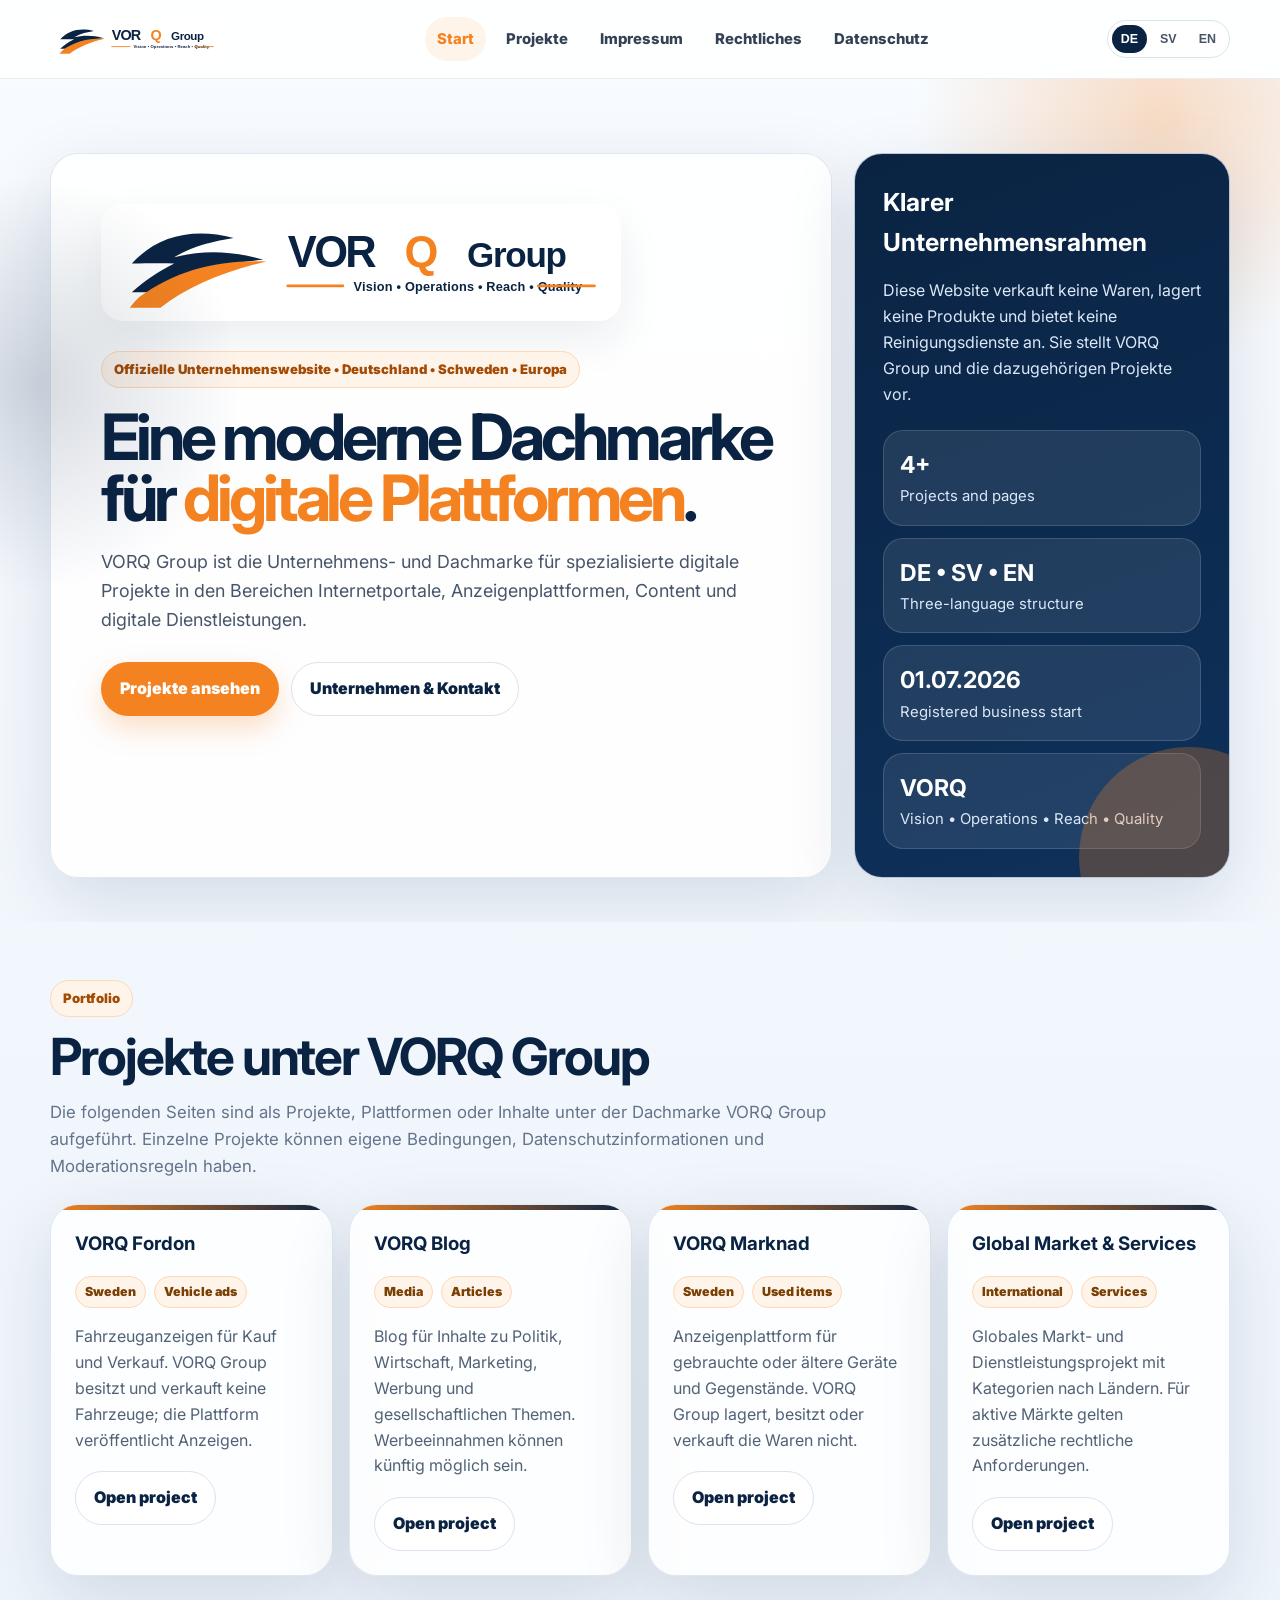
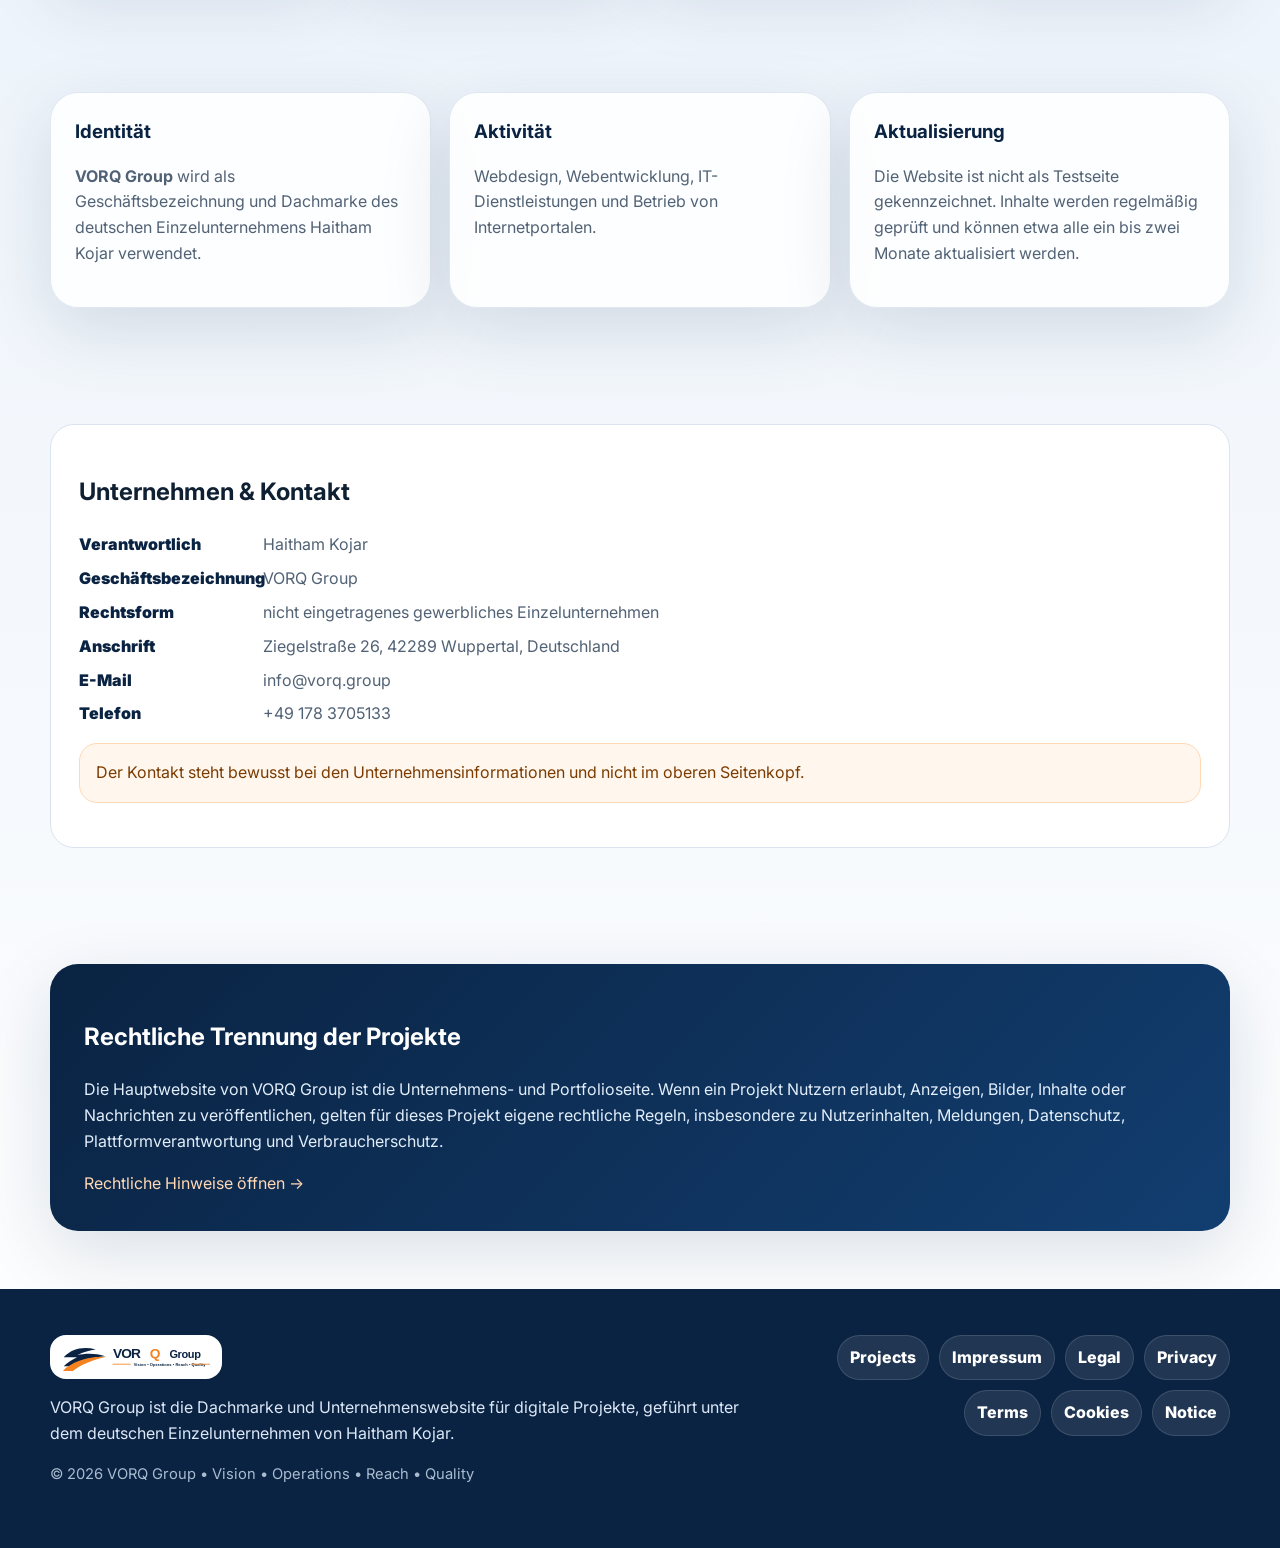
==== commit 43f31675: "Add files via upload" ====
--- a/index.html
+++ b/index.html
@@ -56,6 +56,8 @@
       <article class="card project-card"><h3>Global Market & Services</h3><div class="project-meta"><span class="tag">International</span><span class="tag">Services</span></div><div class="lang lang-de"><p>Globales Markt- und Dienstleistungsprojekt mit Kategorien nach Ländern. Für aktive Märkte gelten zusätzliche rechtliche Anforderungen.</p></div><div class="lang lang-sv"><p>Globalt marknads- och tjänsteprojekt med kategorier per land. Aktiva marknader kräver ytterligare juridisk anpassning.</p></div><div class="lang lang-en"><p>Global market and services project with country-based categories. Active markets require additional legal alignment.</p></div><div class="project-actions"><a class="btn btn-secondary" href="https://hk-lens.github.io/HK-Global-Market-Services/" target="_blank" rel="noopener">Open project</a></div></article>
     </div></div></section>
 <section class="section"><div class="container grid-3"><article class="card highlight"><div class="lang lang-de"><h3>Identität</h3><p><b>VORQ Group</b> wird als Geschäftsbezeichnung und Dachmarke des deutschen Einzelunternehmens Haitham Kojar verwendet.</p></div><div class="lang lang-sv"><h3>Identitet</h3><p><b>VORQ Group</b> används som företagsnamn/paraplyvarumärke för Haitham Kojars tyska enskilda näringsverksamhet.</p></div><div class="lang lang-en"><h3>Identity</h3><p><b>VORQ Group</b> is used as the business name and umbrella brand of the German sole proprietorship of Haitham Kojar.</p></div></article><article class="card highlight"><div class="lang lang-de"><h3>Aktivität</h3><p>Webdesign, Webentwicklung, IT-Dienstleistungen und Betrieb von Internetportalen.</p></div><div class="lang lang-sv"><h3>Verksamhet</h3><p>Webbdesign, webbutveckling, IT-tjänster och drift av internetportaler.</p></div><div class="lang lang-en"><h3>Activity</h3><p>Web design, web development, IT services and operation of internet portals.</p></div></article><article class="card highlight"><div class="lang lang-de"><h3>Aktualisierung</h3><p>Die Website ist nicht als Testseite gekennzeichnet. Inhalte werden regelmäßig geprüft und können etwa alle ein bis zwei Monate aktualisiert werden.</p></div><div class="lang lang-sv"><h3>Uppdatering</h3><p>Webbplatsen anges inte som testsida. Innehåll ses över regelbundet och kan uppdateras ungefär varannan månad.</p></div><div class="lang lang-en"><h3>Updates</h3><p>The website is not presented as a test page. Content is reviewed regularly and may be updated about every one to two months.</p></div></article></div></section>
+
+<section class="section"><div class="container"><div class="company-box"><div class="lang lang-de"><h2>Unternehmen & Kontakt</h2><dl><dt>Verantwortlich</dt><dd>Haitham Kojar</dd><dt>Geschäftsbezeichnung</dt><dd>VORQ Group</dd><dt>Rechtsform</dt><dd>nicht eingetragenes gewerbliches Einzelunternehmen</dd><dt>Anschrift</dt><dd>Ziegelstraße 26, 42289 Wuppertal, Deutschland</dd><dt>E-Mail</dt><dd><a href="mailto:info@vorq.group">info@vorq.group</a></dd><dt>Telefon</dt><dd><a href="tel:+491783705133">+49 178 3705133</a></dd></dl><p class="notice">Der Kontakt steht bewusst bei den Unternehmensinformationen und nicht im oberen Seitenkopf.</p></div><div class="lang lang-sv"><h2>Företag & kontakt</h2><dl><dt>Ansvarig</dt><dd>Haitham Kojar</dd><dt>Företagsnamn</dt><dd>VORQ Group</dd><dt>Juridisk form</dt><dd>enskild näringsverksamhet utan handelsregisterregistrering</dd><dt>Adress</dt><dd>Ziegelstraße 26, 42289 Wuppertal, Tyskland</dd><dt>E-post</dt><dd><a href="mailto:info@vorq.group">info@vorq.group</a></dd><dt>Telefon</dt><dd><a href="tel:+491783705133">+49 178 3705133</a></dd></dl><p class="notice">Kontaktuppgifterna finns avsiktligt tillsammans med företagsinformationen och inte högst upp i sidhuvudet.</p></div><div class="lang lang-en"><h2>Company & contact</h2><dl><dt>Responsible person</dt><dd>Haitham Kojar</dd><dt>Business name</dt><dd>VORQ Group</dd><dt>Legal form</dt><dd>non-registered commercial sole proprietorship</dd><dt>Address</dt><dd>Ziegelstraße 26, 42289 Wuppertal, Germany</dd><dt>Email</dt><dd><a href="mailto:info@vorq.group">info@vorq.group</a></dd><dt>Phone</dt><dd><a href="tel:+491783705133">+49 178 3705133</a></dd></dl><p class="notice">The contact details are intentionally placed together with the company information, not in the top header.</p></div></div></div></section>
 <section class="section"><div class="container"><div class="legal-note"><div class="lang lang-de"><h2>Rechtliche Trennung der Projekte</h2><p>Die Hauptwebsite von VORQ Group ist die Unternehmens- und Portfolioseite. Wenn ein Projekt Nutzern erlaubt, Anzeigen, Bilder, Inhalte oder Nachrichten zu veröffentlichen, gelten für dieses Projekt eigene rechtliche Regeln, insbesondere zu Nutzerinhalten, Meldungen, Datenschutz, Plattformverantwortung und Verbraucherschutz.</p><a href="legal.html">Rechtliche Hinweise öffnen →</a></div><div class="lang lang-sv"><h2>Juridisk separation mellan projekt</h2><p>VORQ Groups huvudwebbplats är företags- och portföljsidan. Om ett projekt låter användare publicera annonser, bilder, innehåll eller meddelanden gäller egna juridiska regler för det projektet, särskilt om användarinnehåll, rapportering, integritet, plattformsansvar och konsumentskydd.</p><a href="legal.html">Öppna juridisk information →</a></div><div class="lang lang-en"><h2>Legal separation between projects</h2><p>The main VORQ Group website is the company and portfolio site. If a project allows users to publish ads, images, content or messages, that project has its own legal rules, especially on user content, reporting, privacy, platform responsibility and consumer protection.</p><a href="legal.html">Open legal information →</a></div></div></div></section>
 </main>
 <footer class="footer">
--- a/assets/styles.css
+++ b/assets/styles.css
@@ -1,8 +1,14 @@
 
 :root{
-  --navy:#081f3b; --navy2:#103b68; --gold:#d4a23a; --gold2:#ffe2a3;
-  --ink:#0f172a; --muted:#64748b; --bg:#f6f8fc; --surface:#ffffff; --soft:#edf4ff;
-  --border:#d9e2ef; --green:#05603a; --red:#b42318; --amber:#92400e;
-  --shadow:0 24px 80px rgba(8,31,59,.13); --radius:26px; --max:1180px;
+  --navy:#0A2342; --navy-2:#071a32; --orange:#F58220; --orange-2:#ffb15f;
+  --ink:#102033; --muted:#64748b; --soft:#f4f7fb; --line:#dbe3ee;
+  --card:#ffffff; --shadow:0 22px 70px rgba(10,35,66,.13); --radius:28px;
 }
-*{box-sizing:border-box}html{scroll-behavior:smooth}body{margin:0;font-family:Inter,ui-sans-serif,system-ui,-apple-system,BlinkMacSystemFont,"Segoe UI",Arial,sans-serif;background:radial-gradient(circle at 4% 0%,rgba(212,162,58,.18),transparent 34%),linear-gradient(180deg,#fff 0%,#f8fbff 42%,#edf2fb 100%);color:var(--ink);line-height:1.72}a{color:#8a5b00;font-weight:850;text-decoration:none}a:hover{text-decoration:underline}.container{width:min(var(--max),92vw);margin:auto}.skip-link{position:absolute;left:-999px;top:auto;width:1px;height:1px;overflow:hidden}.skip-link:focus{left:16px;top:16px;width:auto;height:auto;padding:10px 14px;background:white;border:2px solid var(--navy);border-radius:12px;z-index:1000}.site-header{position:sticky;top:0;z-index:50;background:rgba(255,255,255,.92);backdrop-filter:blur(18px);border-bottom:1px solid rgba(217,226,239,.92)}.header-inner{min-height:82px;display:flex;align-items:center;justify-content:space-between;gap:18px}.brand{display:flex;align-items:center;gap:12px;color:var(--ink);text-decoration:none}.brand-mark{width:50px;height:50px;border-radius:17px;background:linear-gradient(135deg,var(--navy),#185181);display:grid;place-items:center;color:white;box-shadow:0 16px 40px rgba(8,31,59,.22);font-weight:950}.brand-title{font-size:1.12rem;font-weight:950;letter-spacing:-.03em}.brand-sub{font-size:.72rem;color:var(--muted);font-weight:800}.nav{display:flex;gap:8px;align-items:center;flex-wrap:wrap}.nav a,.lang-btn{border:1px solid var(--border);border-radius:999px;background:white;color:#123052;padding:9px 13px;font-size:.85rem;font-weight:900;text-decoration:none;box-shadow:0 8px 22px rgba(8,31,59,.04)}.nav a.active,.lang-btn.active{background:var(--navy);color:white;border-color:var(--navy)}.header-tools{display:flex;align-items:center}.lang-switch{display:flex;gap:6px}.lang-btn{cursor:pointer}.lang{display:none}html[data-lang="de"] .lang-de,html[data-lang="sv"] .lang-sv,html[data-lang="en"] .lang-en{display:block}.inline-lang{display:none}html[data-lang="de"] .inline-lang.lang-de,html[data-lang="sv"] .inline-lang.lang-sv,html[data-lang="en"] .inline-lang.lang-en{display:inline}.hero,.page-hero{padding:66px 0 28px}.hero-grid{display:grid;grid-template-columns:1.12fr .88fr;gap:24px;align-items:stretch}.card{background:rgba(255,255,255,.95);border:1px solid rgba(217,226,239,.96);border-radius:var(--radius);box-shadow:var(--shadow);padding:30px}.hero-card{padding:44px}.hero-side{background:linear-gradient(160deg,#fff,#f6fbff)}.badge,.eyebrow{display:inline-flex;gap:8px;align-items:center;padding:7px 12px;border:1px solid #efd185;background:#fff8e8;color:#714700;border-radius:999px;text-transform:uppercase;font-size:.78rem;font-weight:950;letter-spacing:.035em}.eyebrow{margin-bottom:10px}h1{font-size:clamp(2.25rem,5vw,4.65rem);line-height:1.02;letter-spacing:-.06em;color:var(--navy);margin:.22em 0 .28em}h2{font-size:clamp(1.42rem,2.7vw,2.2rem);line-height:1.15;letter-spacing:-.035em;color:var(--navy);margin:0 0 13px}h3{font-size:1.07rem;color:#17375f;margin:22px 0 7px}.lead{font-size:1.08rem;color:#40516a;max-width:75ch}.accent{color:#8a5b00}.section{padding:28px 0}.section-head{max-width:820px;margin-bottom:20px}.grid-2{display:grid;grid-template-columns:repeat(2,minmax(0,1fr));gap:20px}.grid-3{display:grid;grid-template-columns:repeat(3,minmax(0,1fr));gap:20px}.grid-4{display:grid;grid-template-columns:repeat(4,minmax(0,1fr));gap:18px}.full{grid-column:1/-1}.content-card{box-shadow:0 16px 50px rgba(8,31,59,.08)}.cta-row{display:flex;gap:12px;flex-wrap:wrap;margin-top:24px}.btn{display:inline-flex;align-items:center;justify-content:center;min-height:46px;border-radius:999px;padding:12px 18px;border:1px solid var(--border);font-weight:950;text-decoration:none}.btn-primary{background:var(--navy);color:white;border-color:var(--navy)}.btn-secondary{background:white;color:var(--navy)}.metric-grid{display:grid;grid-template-columns:repeat(2,minmax(0,1fr));gap:12px;margin-top:18px}.metric{border:1px solid var(--border);border-radius:19px;background:white;padding:14px}.metric strong{display:block;color:var(--navy);font-size:1.05rem}.metric span{font-size:.84rem;color:var(--muted);font-weight:750}.feature .icon{width:44px;height:44px;border-radius:15px;background:var(--navy);color:white;display:grid;place-items:center;font-weight:950;margin-bottom:12px}.quick-links{display:grid;grid-template-columns:repeat(3,minmax(0,1fr));gap:16px}.quick-link{display:block;background:white;border:1px solid var(--border);border-radius:20px;padding:18px;color:var(--ink);box-shadow:0 14px 40px rgba(8,31,59,.07);text-decoration:none}.quick-link strong{display:block;color:var(--navy);font-size:1.07rem;margin-bottom:6px}.legal-table{width:100%;border-collapse:collapse;border:1px solid var(--border);border-radius:18px;overflow:hidden;background:#fff}.legal-table th,.legal-table td{padding:13px 15px;border-bottom:1px solid var(--border);vertical-align:top;text-align:left}.legal-table th{width:31%;background:#f4f7fb;color:#17375f}.notice{border-left:5px solid var(--gold);background:#fff8e8}.danger{border-left:5px solid var(--red);background:#fff5f4}.ok{border-left:5px solid var(--green);background:#f2fbf7}.small{font-size:.88rem;color:var(--muted)}.contact-box{border:1px solid var(--border);border-radius:18px;background:#f8fbff;padding:18px}.footer{margin-top:42px;border-top:1px solid var(--border);background:#fff;padding:28px 0;color:#536173}.footer-grid{display:grid;grid-template-columns:1fr auto;gap:20px;align-items:center}.footer-links{display:flex;gap:11px;flex-wrap:wrap;align-items:center}.footer-links a{color:#334155}ul{padding-left:1.2rem}.checklist li{margin-bottom:8px}@media(max-width:960px){.header-inner{align-items:flex-start;flex-direction:column;padding:14px 0}.nav{width:100%}.hero-grid,.grid-2,.grid-3,.grid-4,.quick-links,.footer-grid{grid-template-columns:1fr}.hero-card,.card{padding:22px}.metric-grid{grid-template-columns:1fr}h1{font-size:2.55rem}}
+*{box-sizing:border-box} html{scroll-behavior:smooth} body{margin:0;font-family:Inter,Arial,sans-serif;color:var(--ink);background:linear-gradient(180deg,#f8fbff 0%,#eef4fb 52%,#fff 100%);line-height:1.62}
+a{color:inherit;text-decoration:none} a:hover{color:var(--orange)} .container{width:min(1180px,calc(100% - 38px));margin-inline:auto}.skip{position:absolute;left:-999px}.skip:focus{left:18px;top:18px;z-index:99;background:#fff;padding:10px 14px;border-radius:12px}
+.site-header{position:sticky;top:0;z-index:50;background:rgba(255,255,255,.84);backdrop-filter:blur(18px);border-bottom:1px solid rgba(10,35,66,.08)}
+.header-inner{min-height:78px;display:flex;align-items:center;justify-content:space-between;gap:18px}.brand{display:flex;align-items:center;gap:14px;min-width:210px}.brand img{width:172px;max-width:36vw;height:auto;display:block}.brand-mini{display:none;width:46px;height:46px;border-radius:15px;background:var(--navy);align-items:center;justify-content:center;color:#fff;font-weight:900;letter-spacing:-.04em}.nav{display:flex;gap:8px;align-items:center;justify-content:center;flex-wrap:wrap}.nav a{font-size:.93rem;font-weight:800;color:#334155;padding:10px 12px;border-radius:999px}.nav a.active,.nav a:hover{background:#fff4ea;color:var(--orange)}.header-tools{display:flex;gap:8px;align-items:center}.lang-switch{display:flex;gap:4px;padding:4px;border:1px solid var(--line);border-radius:999px;background:#fff}.lang-btn{border:0;background:transparent;color:#475569;font-weight:900;font-size:.78rem;padding:7px 9px;border-radius:999px;cursor:pointer}.lang-btn.active{background:var(--navy);color:#fff}.menu-btn{display:none;border:1px solid var(--line);border-radius:12px;background:#fff;color:var(--navy);font-weight:900;padding:10px 12px}
+.lang{display:none} html[data-lang="de"] .lang-de,html[data-lang="sv"] .lang-sv,html[data-lang="en"] .lang-en{display:revert}.inline-lang{display:none} html[data-lang="de"] .inline-lang.lang-de,html[data-lang="sv"] .inline-lang.lang-sv,html[data-lang="en"] .inline-lang.lang-en{display:inline}
+.hero{padding:74px 0 44px;position:relative;overflow:hidden}.hero:before{content:"";position:absolute;inset:-220px -140px auto auto;width:520px;height:520px;border-radius:50%;background:radial-gradient(circle,rgba(245,130,32,.26),rgba(245,130,32,0) 66%)}.hero:after{content:"";position:absolute;left:-180px;top:90px;width:430px;height:430px;border-radius:50%;background:radial-gradient(circle,rgba(10,35,66,.16),rgba(10,35,66,0) 68%)}.hero-grid{position:relative;display:grid;grid-template-columns:1.35fr .65fr;gap:22px;align-items:stretch}.card{background:rgba(255,255,255,.86);border:1px solid rgba(219,227,238,.85);border-radius:var(--radius);box-shadow:var(--shadow)}.hero-card{padding:50px}.logo-hero{width:min(520px,100%);height:auto;display:block;margin-bottom:30px;border-radius:22px;box-shadow:0 18px 45px rgba(10,35,66,.08)}.badge,.eyebrow{display:inline-flex;align-items:center;gap:8px;background:#fff4ea;color:#a34b05;border:1px solid #ffd8b5;border-radius:999px;padding:7px 12px;font-weight:900;font-size:.82rem}.hero h1{font-size:clamp(2.38rem,5vw,5.25rem);line-height:.96;margin:18px 0 18px;letter-spacing:-.065em;color:var(--navy)}.accent{color:var(--orange)}.lead{font-size:1.12rem;color:#475569;max-width:760px}.cta-row{display:flex;flex-wrap:wrap;gap:12px;margin-top:28px}.btn{display:inline-flex;align-items:center;justify-content:center;gap:10px;border-radius:999px;padding:13px 18px;font-weight:900;transition:.2s ease;border:1px solid transparent}.btn:hover{transform:translateY(-2px)}.btn-primary{background:var(--orange);color:#fff;box-shadow:0 12px 28px rgba(245,130,32,.26)}.btn-primary:hover{color:#fff;background:#e07012}.btn-secondary{background:#fff;color:var(--navy);border-color:var(--line)}.btn-dark{background:var(--navy);color:#fff}.btn-dark:hover{color:#fff;background:#0e315b}.hero-side{padding:28px;background:linear-gradient(160deg,#0A2342,#0e315b);color:#fff;overflow:hidden;position:relative}.hero-side:after{content:"";position:absolute;right:-70px;bottom:-90px;width:220px;height:220px;border-radius:50%;background:rgba(245,130,32,.28)}.hero-side h2{font-size:1.55rem;margin:0 0 8px}.hero-side p{color:#dce8f8}.metric-grid{display:grid;grid-template-columns:1fr;gap:12px;margin-top:22px}.metric{background:rgba(255,255,255,.09);border:1px solid rgba(255,255,255,.14);padding:16px;border-radius:20px}.metric strong{display:block;font-size:1.45rem;color:#fff}.metric span{display:block;color:#dce8f8;font-size:.93rem}.section{padding:58px 0}.section-head{max-width:860px;margin-bottom:24px}.section-head h2,.page-hero h1{font-size:clamp(2rem,4vw,3.7rem);line-height:1;margin:14px 0;letter-spacing:-.04em;color:var(--navy)}.section-head p{color:#64748b;font-size:1.05rem}.grid-2{display:grid;grid-template-columns:repeat(2,1fr);gap:18px}.grid-3{display:grid;grid-template-columns:repeat(3,1fr);gap:18px}.grid-4{display:grid;grid-template-columns:repeat(4,1fr);gap:16px}.feature,.project-card,.content-card,.highlight{padding:24px}.icon{width:42px;height:42px;border-radius:15px;background:var(--navy);color:#fff;display:flex;align-items:center;justify-content:center;font-weight:900;margin-bottom:18px}.feature h3,.project-card h3,.content-card h2,.highlight h3{margin:0 0 8px;color:var(--navy)}.feature p,.project-card p,.content-card p,.highlight p{color:#526275}.project-card{position:relative;overflow:hidden}.project-card:before{content:"";position:absolute;inset:0 0 auto 0;height:5px;background:linear-gradient(90deg,var(--orange),var(--navy))}.project-meta{display:flex;flex-wrap:wrap;gap:8px;margin:16px 0}.tag{font-size:.78rem;font-weight:900;color:#794006;background:#fff4ea;border:1px solid #ffd8b5;border-radius:999px;padding:5px 9px}.project-actions{display:flex;gap:10px;flex-wrap:wrap;margin-top:18px}.legal-note{background:linear-gradient(135deg,#0A2342,#123e70);color:#fff;padding:34px;border-radius:var(--radius);box-shadow:var(--shadow)}.legal-note p{color:#e2eefb}.legal-note a{color:#ffd8b5}.quick-links{display:grid;grid-template-columns:repeat(3,1fr);gap:14px}.quick-link{padding:22px;border-radius:24px;background:#fff;border:1px solid var(--line);box-shadow:0 14px 34px rgba(10,35,66,.07)}.quick-link strong{display:block;color:var(--navy);font-size:1.15rem;margin-bottom:6px}.quick-link span{color:#64748b}.page-hero{padding:62px 0 20px}.page-card{padding:42px}.content-card ul{padding-left:20px;color:#526275}.notice{padding:16px;border-radius:18px;background:#fff7ed;border:1px solid #ffd8b5;color:#7c3b00;margin-top:14px}.company-box{padding:28px;background:#fff;border-radius:24px;border:1px solid var(--line)}.company-box dl{display:grid;grid-template-columns:170px 1fr;gap:8px 14px}.company-box dt{font-weight:900;color:var(--navy)}.company-box dd{margin:0;color:#526275}.footer{padding:46px 0;background:var(--navy);color:#dce8f8}.footer-grid{display:grid;grid-template-columns:1.2fr .8fr;gap:24px;align-items:start}.footer .brand img{filter:none;background:#fff;border-radius:16px;padding:4px}.footer-links{display:flex;gap:10px;flex-wrap:wrap;justify-content:flex-end}.footer-links a{color:#fff;background:rgba(255,255,255,.09);border:1px solid rgba(255,255,255,.13);padding:9px 12px;border-radius:999px;font-weight:800}.small{font-size:.92rem;color:#64748b}.footer .small{color:#a9bbcf}.status-line{display:flex;gap:8px;flex-wrap:wrap;margin-top:16px}.status{padding:8px 10px;border-radius:999px;background:#eef5ff;color:#123e70;font-weight:900;font-size:.82rem}.table-wrap{overflow-x:auto}.legal-table{width:100%;border-collapse:collapse}.legal-table th,.legal-table td{text-align:left;border-bottom:1px solid var(--line);padding:12px;vertical-align:top}.legal-table th{color:var(--navy)}
+@media(max-width:980px){.hero-grid,.grid-2,.grid-3,.grid-4,.quick-links,.footer-grid{grid-template-columns:1fr}.hero-card{padding:30px}.nav{display:none;position:absolute;left:18px;right:18px;top:78px;background:#fff;border:1px solid var(--line);box-shadow:var(--shadow);border-radius:20px;padding:12px;align-items:stretch}.nav.open{display:flex;flex-direction:column}.nav a{width:100%}.menu-btn{display:inline-flex}.header-inner{min-height:72px}.brand img{width:150px}.footer-links{justify-content:flex-start}.company-box dl{grid-template-columns:1fr}.hero{padding-top:40px}}
+@media(max-width:560px){.container{width:min(100% - 24px,1180px)}.header-tools{gap:6px}.brand img{display:none}.brand-mini{display:flex}.hero-card{padding:22px}.page-card{padding:24px}.hero h1{font-size:2.38rem}.section{padding:38px 0}.btn{width:100%}.project-actions .btn{width:auto}.metric-grid{grid-template-columns:1fr}.lang-btn{padding:7px 8px}}
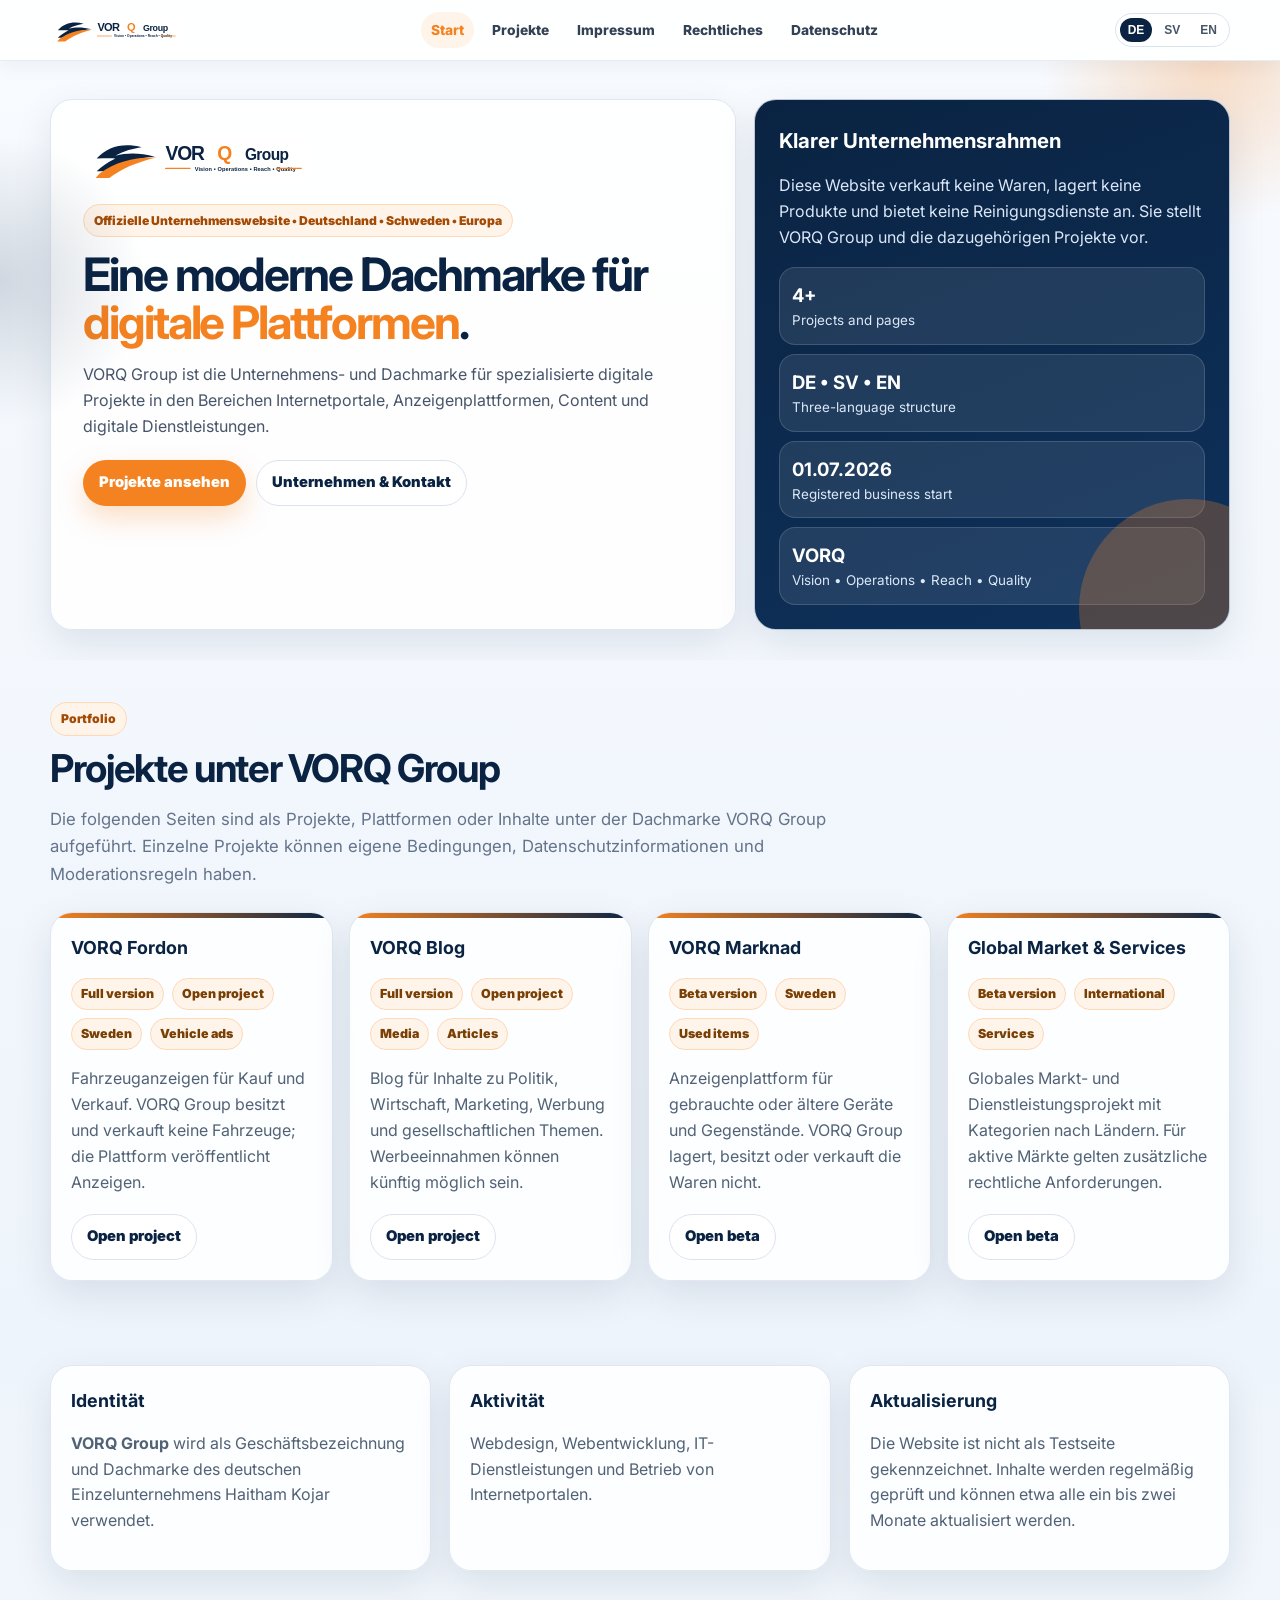
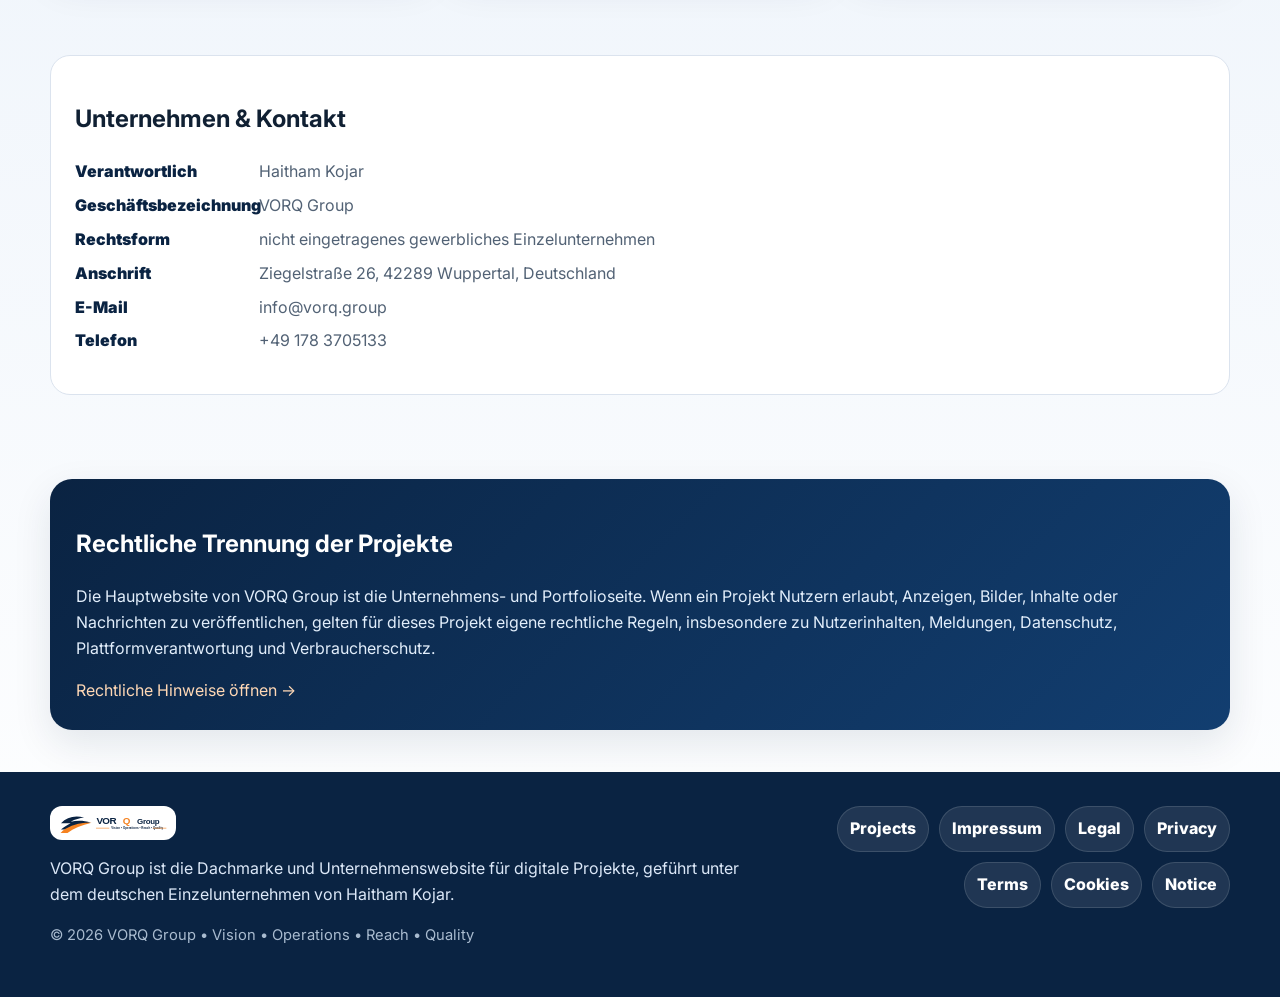
==== commit 7fbc8a1b: "Add files via upload" ====
--- a/index.html
+++ b/index.html
@@ -50,14 +50,14 @@
   </div>
 </section>
 <section class="section"><div class="container"><div class="section-head"><div class="lang lang-de"><div class="eyebrow">Portfolio</div><h2>Projekte unter VORQ Group</h2><p>Die folgenden Seiten sind als Projekte, Plattformen oder Inhalte unter der Dachmarke VORQ Group aufgeführt. Einzelne Projekte können eigene Bedingungen, Datenschutzinformationen und Moderationsregeln haben.</p></div><div class="lang lang-sv"><div class="eyebrow">Portfolio</div><h2>Projekt under VORQ Group</h2><p>Följande sidor presenteras som projekt, plattformar eller innehåll under paraplyvarumärket VORQ Group. Enskilda projekt kan ha egna villkor, integritetsregler och modereringsregler.</p></div><div class="lang lang-en"><div class="eyebrow">Portfolio</div><h2>Projects under VORQ Group</h2><p>The following pages are presented as projects, platforms or content under the VORQ Group umbrella brand. Individual projects may have their own terms, privacy information and moderation rules.</p></div></div><div class="grid-4">
-      <article class="card project-card"><h3>VORQ Fordon</h3><div class="project-meta"><span class="tag">Sweden</span><span class="tag">Vehicle ads</span></div><div class="lang lang-de"><p>Fahrzeuganzeigen für Kauf und Verkauf. VORQ Group besitzt und verkauft keine Fahrzeuge; die Plattform veröffentlicht Anzeigen.</p></div><div class="lang lang-sv"><p>Fordonsannonser för köp och försäljning. VORQ Group äger eller säljer inte fordon; plattformen publicerar annonser.</p></div><div class="lang lang-en"><p>Vehicle listings for buying and selling. VORQ Group does not own or sell vehicles; the platform publishes ads.</p></div><div class="project-actions"><a class="btn btn-secondary" href="https://hk-lens.github.io/BilMarknad-HK/index.html" target="_blank" rel="noopener">Open project</a></div></article>
-      <article class="card project-card"><h3>VORQ Blog</h3><div class="project-meta"><span class="tag">Media</span><span class="tag">Articles</span></div><div class="lang lang-de"><p>Blog für Inhalte zu Politik, Wirtschaft, Marketing, Werbung und gesellschaftlichen Themen. Werbeeinnahmen können künftig möglich sein.</p></div><div class="lang lang-sv"><p>Blogg för innehåll om politik, ekonomi, marknadsföring, reklam och samhällsfrågor. Annonsintäkter kan bli möjliga i framtiden.</p></div><div class="lang lang-en"><p>Blog for content about politics, economy, marketing, advertising and social topics. Advertising revenue may be possible in the future.</p></div><div class="project-actions"><a class="btn btn-secondary" href="https://hk-lens.github.io/HK-GLOBAL-BLOG/index.html" target="_blank" rel="noopener">Open project</a></div></article>
-      <article class="card project-card"><h3>VORQ Marknad</h3><div class="project-meta"><span class="tag">Sweden</span><span class="tag">Used items</span></div><div class="lang lang-de"><p>Anzeigenplattform für gebrauchte oder ältere Geräte und Gegenstände. VORQ Group lagert, besitzt oder verkauft die Waren nicht.</p></div><div class="lang lang-sv"><p>Annonsplattform för begagnade eller äldre enheter och saker. VORQ Group lagrar, äger eller säljer inte varorna.</p></div><div class="lang lang-en"><p>Ads platform for used or older devices and goods. VORQ Group does not store, own or sell the goods.</p></div><div class="project-actions"><a class="btn btn-secondary" href="https://hk-lens.github.io/VORQ-Marknad/" target="_blank" rel="noopener">Open project</a></div></article>
-      <article class="card project-card"><h3>Global Market & Services</h3><div class="project-meta"><span class="tag">International</span><span class="tag">Services</span></div><div class="lang lang-de"><p>Globales Markt- und Dienstleistungsprojekt mit Kategorien nach Ländern. Für aktive Märkte gelten zusätzliche rechtliche Anforderungen.</p></div><div class="lang lang-sv"><p>Globalt marknads- och tjänsteprojekt med kategorier per land. Aktiva marknader kräver ytterligare juridisk anpassning.</p></div><div class="lang lang-en"><p>Global market and services project with country-based categories. Active markets require additional legal alignment.</p></div><div class="project-actions"><a class="btn btn-secondary" href="https://hk-lens.github.io/HK-Global-Market-Services/" target="_blank" rel="noopener">Open project</a></div></article>
+      <article class="card project-card"><h3>VORQ Fordon</h3><div class="project-meta"><span class="tag status-live">Full version</span><span class="tag">Open project</span><span class="tag">Sweden</span><span class="tag">Vehicle ads</span></div><div class="lang lang-de"><p>Fahrzeuganzeigen für Kauf und Verkauf. VORQ Group besitzt und verkauft keine Fahrzeuge; die Plattform veröffentlicht Anzeigen.</p></div><div class="lang lang-sv"><p>Fordonsannonser för köp och försäljning. VORQ Group äger eller säljer inte fordon; plattformen publicerar annonser.</p></div><div class="lang lang-en"><p>Vehicle listings for buying and selling. VORQ Group does not own or sell vehicles; the platform publishes ads.</p></div><div class="project-actions"><a class="btn btn-secondary" href="https://hk-lens.github.io/BilMarknad-HK/index.html" target="_blank" rel="noopener">Open project</a></div></article>
+      <article class="card project-card"><h3>VORQ Blog</h3><div class="project-meta"><span class="tag status-live">Full version</span><span class="tag">Open project</span><span class="tag">Media</span><span class="tag">Articles</span></div><div class="lang lang-de"><p>Blog für Inhalte zu Politik, Wirtschaft, Marketing, Werbung und gesellschaftlichen Themen. Werbeeinnahmen können künftig möglich sein.</p></div><div class="lang lang-sv"><p>Blogg för innehåll om politik, ekonomi, marknadsföring, reklam och samhällsfrågor. Annonsintäkter kan bli möjliga i framtiden.</p></div><div class="lang lang-en"><p>Blog for content about politics, economy, marketing, advertising and social topics. Advertising revenue may be possible in the future.</p></div><div class="project-actions"><a class="btn btn-secondary" href="https://hk-lens.github.io/HK-GLOBAL-BLOG/index.html" target="_blank" rel="noopener">Open project</a></div></article>
+      <article class="card project-card"><h3>VORQ Marknad</h3><div class="project-meta"><span class="tag status-beta">Beta version</span><span class="tag">Sweden</span><span class="tag">Used items</span></div><div class="lang lang-de"><p>Anzeigenplattform für gebrauchte oder ältere Geräte und Gegenstände. VORQ Group lagert, besitzt oder verkauft die Waren nicht.</p></div><div class="lang lang-sv"><p>Annonsplattform för begagnade eller äldre enheter och saker. VORQ Group lagrar, äger eller säljer inte varorna.</p></div><div class="lang lang-en"><p>Ads platform for used or older devices and goods. VORQ Group does not store, own or sell the goods.</p></div><div class="project-actions"><a class="btn btn-secondary" href="https://hk-lens.github.io/VORQ-Marknad/" target="_blank" rel="noopener">Open beta</a></div></article>
+      <article class="card project-card"><h3>Global Market & Services</h3><div class="project-meta"><span class="tag status-beta">Beta version</span><span class="tag">International</span><span class="tag">Services</span></div><div class="lang lang-de"><p>Globales Markt- und Dienstleistungsprojekt mit Kategorien nach Ländern. Für aktive Märkte gelten zusätzliche rechtliche Anforderungen.</p></div><div class="lang lang-sv"><p>Globalt marknads- och tjänsteprojekt med kategorier per land. Aktiva marknader kräver ytterligare juridisk anpassning.</p></div><div class="lang lang-en"><p>Global market and services project with country-based categories. Active markets require additional legal alignment.</p></div><div class="project-actions"><a class="btn btn-secondary" href="https://hk-lens.github.io/HK-Global-Market-Services/" target="_blank" rel="noopener">Open beta</a></div></article>
     </div></div></section>
 <section class="section"><div class="container grid-3"><article class="card highlight"><div class="lang lang-de"><h3>Identität</h3><p><b>VORQ Group</b> wird als Geschäftsbezeichnung und Dachmarke des deutschen Einzelunternehmens Haitham Kojar verwendet.</p></div><div class="lang lang-sv"><h3>Identitet</h3><p><b>VORQ Group</b> används som företagsnamn/paraplyvarumärke för Haitham Kojars tyska enskilda näringsverksamhet.</p></div><div class="lang lang-en"><h3>Identity</h3><p><b>VORQ Group</b> is used as the business name and umbrella brand of the German sole proprietorship of Haitham Kojar.</p></div></article><article class="card highlight"><div class="lang lang-de"><h3>Aktivität</h3><p>Webdesign, Webentwicklung, IT-Dienstleistungen und Betrieb von Internetportalen.</p></div><div class="lang lang-sv"><h3>Verksamhet</h3><p>Webbdesign, webbutveckling, IT-tjänster och drift av internetportaler.</p></div><div class="lang lang-en"><h3>Activity</h3><p>Web design, web development, IT services and operation of internet portals.</p></div></article><article class="card highlight"><div class="lang lang-de"><h3>Aktualisierung</h3><p>Die Website ist nicht als Testseite gekennzeichnet. Inhalte werden regelmäßig geprüft und können etwa alle ein bis zwei Monate aktualisiert werden.</p></div><div class="lang lang-sv"><h3>Uppdatering</h3><p>Webbplatsen anges inte som testsida. Innehåll ses över regelbundet och kan uppdateras ungefär varannan månad.</p></div><div class="lang lang-en"><h3>Updates</h3><p>The website is not presented as a test page. Content is reviewed regularly and may be updated about every one to two months.</p></div></article></div></section>
 
-<section class="section"><div class="container"><div class="company-box"><div class="lang lang-de"><h2>Unternehmen & Kontakt</h2><dl><dt>Verantwortlich</dt><dd>Haitham Kojar</dd><dt>Geschäftsbezeichnung</dt><dd>VORQ Group</dd><dt>Rechtsform</dt><dd>nicht eingetragenes gewerbliches Einzelunternehmen</dd><dt>Anschrift</dt><dd>Ziegelstraße 26, 42289 Wuppertal, Deutschland</dd><dt>E-Mail</dt><dd><a href="mailto:info@vorq.group">info@vorq.group</a></dd><dt>Telefon</dt><dd><a href="tel:+491783705133">+49 178 3705133</a></dd></dl><p class="notice">Der Kontakt steht bewusst bei den Unternehmensinformationen und nicht im oberen Seitenkopf.</p></div><div class="lang lang-sv"><h2>Företag & kontakt</h2><dl><dt>Ansvarig</dt><dd>Haitham Kojar</dd><dt>Företagsnamn</dt><dd>VORQ Group</dd><dt>Juridisk form</dt><dd>enskild näringsverksamhet utan handelsregisterregistrering</dd><dt>Adress</dt><dd>Ziegelstraße 26, 42289 Wuppertal, Tyskland</dd><dt>E-post</dt><dd><a href="mailto:info@vorq.group">info@vorq.group</a></dd><dt>Telefon</dt><dd><a href="tel:+491783705133">+49 178 3705133</a></dd></dl><p class="notice">Kontaktuppgifterna finns avsiktligt tillsammans med företagsinformationen och inte högst upp i sidhuvudet.</p></div><div class="lang lang-en"><h2>Company & contact</h2><dl><dt>Responsible person</dt><dd>Haitham Kojar</dd><dt>Business name</dt><dd>VORQ Group</dd><dt>Legal form</dt><dd>non-registered commercial sole proprietorship</dd><dt>Address</dt><dd>Ziegelstraße 26, 42289 Wuppertal, Germany</dd><dt>Email</dt><dd><a href="mailto:info@vorq.group">info@vorq.group</a></dd><dt>Phone</dt><dd><a href="tel:+491783705133">+49 178 3705133</a></dd></dl><p class="notice">The contact details are intentionally placed together with the company information, not in the top header.</p></div></div></div></section>
+<section class="section"><div class="container"><div class="company-box"><div class="lang lang-de"><h2>Unternehmen & Kontakt</h2><dl><dt>Verantwortlich</dt><dd>Haitham Kojar</dd><dt>Geschäftsbezeichnung</dt><dd>VORQ Group</dd><dt>Rechtsform</dt><dd>nicht eingetragenes gewerbliches Einzelunternehmen</dd><dt>Anschrift</dt><dd>Ziegelstraße 26, 42289 Wuppertal, Deutschland</dd><dt>E-Mail</dt><dd><a href="mailto:info@vorq.group">info@vorq.group</a></dd><dt>Telefon</dt><dd><a href="tel:+491783705133">+49 178 3705133</a></dd></dl></div><div class="lang lang-sv"><h2>Företag & kontakt</h2><dl><dt>Ansvarig</dt><dd>Haitham Kojar</dd><dt>Företagsnamn</dt><dd>VORQ Group</dd><dt>Juridisk form</dt><dd>enskild näringsverksamhet utan handelsregisterregistrering</dd><dt>Adress</dt><dd>Ziegelstraße 26, 42289 Wuppertal, Tyskland</dd><dt>E-post</dt><dd><a href="mailto:info@vorq.group">info@vorq.group</a></dd><dt>Telefon</dt><dd><a href="tel:+491783705133">+49 178 3705133</a></dd></dl></div><div class="lang lang-en"><h2>Company & contact</h2><dl><dt>Responsible person</dt><dd>Haitham Kojar</dd><dt>Business name</dt><dd>VORQ Group</dd><dt>Legal form</dt><dd>non-registered commercial sole proprietorship</dd><dt>Address</dt><dd>Ziegelstraße 26, 42289 Wuppertal, Germany</dd><dt>Email</dt><dd><a href="mailto:info@vorq.group">info@vorq.group</a></dd><dt>Phone</dt><dd><a href="tel:+491783705133">+49 178 3705133</a></dd></dl></div></div></div></section>
 <section class="section"><div class="container"><div class="legal-note"><div class="lang lang-de"><h2>Rechtliche Trennung der Projekte</h2><p>Die Hauptwebsite von VORQ Group ist die Unternehmens- und Portfolioseite. Wenn ein Projekt Nutzern erlaubt, Anzeigen, Bilder, Inhalte oder Nachrichten zu veröffentlichen, gelten für dieses Projekt eigene rechtliche Regeln, insbesondere zu Nutzerinhalten, Meldungen, Datenschutz, Plattformverantwortung und Verbraucherschutz.</p><a href="legal.html">Rechtliche Hinweise öffnen →</a></div><div class="lang lang-sv"><h2>Juridisk separation mellan projekt</h2><p>VORQ Groups huvudwebbplats är företags- och portföljsidan. Om ett projekt låter användare publicera annonser, bilder, innehåll eller meddelanden gäller egna juridiska regler för det projektet, särskilt om användarinnehåll, rapportering, integritet, plattformsansvar och konsumentskydd.</p><a href="legal.html">Öppna juridisk information →</a></div><div class="lang lang-en"><h2>Legal separation between projects</h2><p>The main VORQ Group website is the company and portfolio site. If a project allows users to publish ads, images, content or messages, that project has its own legal rules, especially on user content, reporting, privacy, platform responsibility and consumer protection.</p><a href="legal.html">Open legal information →</a></div></div></div></section>
 </main>
 <footer class="footer">
--- a/assets/styles.css
+++ b/assets/styles.css
@@ -2,13 +2,21 @@
 :root{
   --navy:#0A2342; --navy-2:#071a32; --orange:#F58220; --orange-2:#ffb15f;
   --ink:#102033; --muted:#64748b; --soft:#f4f7fb; --line:#dbe3ee;
-  --card:#ffffff; --shadow:0 22px 70px rgba(10,35,66,.13); --radius:28px;
+  --card:#ffffff; --shadow:0 14px 38px rgba(10,35,66,.10); --radius:22px;
 }
 *{box-sizing:border-box} html{scroll-behavior:smooth} body{margin:0;font-family:Inter,Arial,sans-serif;color:var(--ink);background:linear-gradient(180deg,#f8fbff 0%,#eef4fb 52%,#fff 100%);line-height:1.62}
 a{color:inherit;text-decoration:none} a:hover{color:var(--orange)} .container{width:min(1180px,calc(100% - 38px));margin-inline:auto}.skip{position:absolute;left:-999px}.skip:focus{left:18px;top:18px;z-index:99;background:#fff;padding:10px 14px;border-radius:12px}
 .site-header{position:sticky;top:0;z-index:50;background:rgba(255,255,255,.84);backdrop-filter:blur(18px);border-bottom:1px solid rgba(10,35,66,.08)}
-.header-inner{min-height:78px;display:flex;align-items:center;justify-content:space-between;gap:18px}.brand{display:flex;align-items:center;gap:14px;min-width:210px}.brand img{width:172px;max-width:36vw;height:auto;display:block}.brand-mini{display:none;width:46px;height:46px;border-radius:15px;background:var(--navy);align-items:center;justify-content:center;color:#fff;font-weight:900;letter-spacing:-.04em}.nav{display:flex;gap:8px;align-items:center;justify-content:center;flex-wrap:wrap}.nav a{font-size:.93rem;font-weight:800;color:#334155;padding:10px 12px;border-radius:999px}.nav a.active,.nav a:hover{background:#fff4ea;color:var(--orange)}.header-tools{display:flex;gap:8px;align-items:center}.lang-switch{display:flex;gap:4px;padding:4px;border:1px solid var(--line);border-radius:999px;background:#fff}.lang-btn{border:0;background:transparent;color:#475569;font-weight:900;font-size:.78rem;padding:7px 9px;border-radius:999px;cursor:pointer}.lang-btn.active{background:var(--navy);color:#fff}.menu-btn{display:none;border:1px solid var(--line);border-radius:12px;background:#fff;color:var(--navy);font-weight:900;padding:10px 12px}
+.header-inner{min-height:60px;display:flex;align-items:center;justify-content:space-between;gap:14px}.brand{display:flex;align-items:center;gap:10px;min-width:145px}.brand img{width:132px;max-width:28vw;height:auto;display:block}.brand-mini{display:none;width:38px;height:38px;border-radius:12px;background:var(--navy);align-items:center;justify-content:center;color:#fff;font-weight:900;letter-spacing:-.04em}.nav{display:flex;gap:8px;align-items:center;justify-content:center;flex-wrap:wrap}.nav a{font-size:.86rem;font-weight:800;color:#334155;padding:7px 10px;border-radius:999px}.nav a.active,.nav a:hover{background:#fff4ea;color:var(--orange)}.header-tools{display:flex;gap:8px;align-items:center}.lang-switch{display:flex;gap:4px;padding:4px;border:1px solid var(--line);border-radius:999px;background:#fff}.lang-btn{border:0;background:transparent;color:#475569;font-weight:900;font-size:.75rem;padding:5px 8px;border-radius:999px;cursor:pointer}.lang-btn.active{background:var(--navy);color:#fff}.menu-btn{display:none;border:1px solid var(--line);border-radius:11px;background:#fff;color:var(--navy);font-weight:900;padding:8px 10px}
 .lang{display:none} html[data-lang="de"] .lang-de,html[data-lang="sv"] .lang-sv,html[data-lang="en"] .lang-en{display:revert}.inline-lang{display:none} html[data-lang="de"] .inline-lang.lang-de,html[data-lang="sv"] .inline-lang.lang-sv,html[data-lang="en"] .inline-lang.lang-en{display:inline}
-.hero{padding:74px 0 44px;position:relative;overflow:hidden}.hero:before{content:"";position:absolute;inset:-220px -140px auto auto;width:520px;height:520px;border-radius:50%;background:radial-gradient(circle,rgba(245,130,32,.26),rgba(245,130,32,0) 66%)}.hero:after{content:"";position:absolute;left:-180px;top:90px;width:430px;height:430px;border-radius:50%;background:radial-gradient(circle,rgba(10,35,66,.16),rgba(10,35,66,0) 68%)}.hero-grid{position:relative;display:grid;grid-template-columns:1.35fr .65fr;gap:22px;align-items:stretch}.card{background:rgba(255,255,255,.86);border:1px solid rgba(219,227,238,.85);border-radius:var(--radius);box-shadow:var(--shadow)}.hero-card{padding:50px}.logo-hero{width:min(520px,100%);height:auto;display:block;margin-bottom:30px;border-radius:22px;box-shadow:0 18px 45px rgba(10,35,66,.08)}.badge,.eyebrow{display:inline-flex;align-items:center;gap:8px;background:#fff4ea;color:#a34b05;border:1px solid #ffd8b5;border-radius:999px;padding:7px 12px;font-weight:900;font-size:.82rem}.hero h1{font-size:clamp(2.38rem,5vw,5.25rem);line-height:.96;margin:18px 0 18px;letter-spacing:-.065em;color:var(--navy)}.accent{color:var(--orange)}.lead{font-size:1.12rem;color:#475569;max-width:760px}.cta-row{display:flex;flex-wrap:wrap;gap:12px;margin-top:28px}.btn{display:inline-flex;align-items:center;justify-content:center;gap:10px;border-radius:999px;padding:13px 18px;font-weight:900;transition:.2s ease;border:1px solid transparent}.btn:hover{transform:translateY(-2px)}.btn-primary{background:var(--orange);color:#fff;box-shadow:0 12px 28px rgba(245,130,32,.26)}.btn-primary:hover{color:#fff;background:#e07012}.btn-secondary{background:#fff;color:var(--navy);border-color:var(--line)}.btn-dark{background:var(--navy);color:#fff}.btn-dark:hover{color:#fff;background:#0e315b}.hero-side{padding:28px;background:linear-gradient(160deg,#0A2342,#0e315b);color:#fff;overflow:hidden;position:relative}.hero-side:after{content:"";position:absolute;right:-70px;bottom:-90px;width:220px;height:220px;border-radius:50%;background:rgba(245,130,32,.28)}.hero-side h2{font-size:1.55rem;margin:0 0 8px}.hero-side p{color:#dce8f8}.metric-grid{display:grid;grid-template-columns:1fr;gap:12px;margin-top:22px}.metric{background:rgba(255,255,255,.09);border:1px solid rgba(255,255,255,.14);padding:16px;border-radius:20px}.metric strong{display:block;font-size:1.45rem;color:#fff}.metric span{display:block;color:#dce8f8;font-size:.93rem}.section{padding:58px 0}.section-head{max-width:860px;margin-bottom:24px}.section-head h2,.page-hero h1{font-size:clamp(2rem,4vw,3.7rem);line-height:1;margin:14px 0;letter-spacing:-.04em;color:var(--navy)}.section-head p{color:#64748b;font-size:1.05rem}.grid-2{display:grid;grid-template-columns:repeat(2,1fr);gap:18px}.grid-3{display:grid;grid-template-columns:repeat(3,1fr);gap:18px}.grid-4{display:grid;grid-template-columns:repeat(4,1fr);gap:16px}.feature,.project-card,.content-card,.highlight{padding:24px}.icon{width:42px;height:42px;border-radius:15px;background:var(--navy);color:#fff;display:flex;align-items:center;justify-content:center;font-weight:900;margin-bottom:18px}.feature h3,.project-card h3,.content-card h2,.highlight h3{margin:0 0 8px;color:var(--navy)}.feature p,.project-card p,.content-card p,.highlight p{color:#526275}.project-card{position:relative;overflow:hidden}.project-card:before{content:"";position:absolute;inset:0 0 auto 0;height:5px;background:linear-gradient(90deg,var(--orange),var(--navy))}.project-meta{display:flex;flex-wrap:wrap;gap:8px;margin:16px 0}.tag{font-size:.78rem;font-weight:900;color:#794006;background:#fff4ea;border:1px solid #ffd8b5;border-radius:999px;padding:5px 9px}.project-actions{display:flex;gap:10px;flex-wrap:wrap;margin-top:18px}.legal-note{background:linear-gradient(135deg,#0A2342,#123e70);color:#fff;padding:34px;border-radius:var(--radius);box-shadow:var(--shadow)}.legal-note p{color:#e2eefb}.legal-note a{color:#ffd8b5}.quick-links{display:grid;grid-template-columns:repeat(3,1fr);gap:14px}.quick-link{padding:22px;border-radius:24px;background:#fff;border:1px solid var(--line);box-shadow:0 14px 34px rgba(10,35,66,.07)}.quick-link strong{display:block;color:var(--navy);font-size:1.15rem;margin-bottom:6px}.quick-link span{color:#64748b}.page-hero{padding:62px 0 20px}.page-card{padding:42px}.content-card ul{padding-left:20px;color:#526275}.notice{padding:16px;border-radius:18px;background:#fff7ed;border:1px solid #ffd8b5;color:#7c3b00;margin-top:14px}.company-box{padding:28px;background:#fff;border-radius:24px;border:1px solid var(--line)}.company-box dl{display:grid;grid-template-columns:170px 1fr;gap:8px 14px}.company-box dt{font-weight:900;color:var(--navy)}.company-box dd{margin:0;color:#526275}.footer{padding:46px 0;background:var(--navy);color:#dce8f8}.footer-grid{display:grid;grid-template-columns:1.2fr .8fr;gap:24px;align-items:start}.footer .brand img{filter:none;background:#fff;border-radius:16px;padding:4px}.footer-links{display:flex;gap:10px;flex-wrap:wrap;justify-content:flex-end}.footer-links a{color:#fff;background:rgba(255,255,255,.09);border:1px solid rgba(255,255,255,.13);padding:9px 12px;border-radius:999px;font-weight:800}.small{font-size:.92rem;color:#64748b}.footer .small{color:#a9bbcf}.status-line{display:flex;gap:8px;flex-wrap:wrap;margin-top:16px}.status{padding:8px 10px;border-radius:999px;background:#eef5ff;color:#123e70;font-weight:900;font-size:.82rem}.table-wrap{overflow-x:auto}.legal-table{width:100%;border-collapse:collapse}.legal-table th,.legal-table td{text-align:left;border-bottom:1px solid var(--line);padding:12px;vertical-align:top}.legal-table th{color:var(--navy)}
-@media(max-width:980px){.hero-grid,.grid-2,.grid-3,.grid-4,.quick-links,.footer-grid{grid-template-columns:1fr}.hero-card{padding:30px}.nav{display:none;position:absolute;left:18px;right:18px;top:78px;background:#fff;border:1px solid var(--line);box-shadow:var(--shadow);border-radius:20px;padding:12px;align-items:stretch}.nav.open{display:flex;flex-direction:column}.nav a{width:100%}.menu-btn{display:inline-flex}.header-inner{min-height:72px}.brand img{width:150px}.footer-links{justify-content:flex-start}.company-box dl{grid-template-columns:1fr}.hero{padding-top:40px}}
-@media(max-width:560px){.container{width:min(100% - 24px,1180px)}.header-tools{gap:6px}.brand img{display:none}.brand-mini{display:flex}.hero-card{padding:22px}.page-card{padding:24px}.hero h1{font-size:2.38rem}.section{padding:38px 0}.btn{width:100%}.project-actions .btn{width:auto}.metric-grid{grid-template-columns:1fr}.lang-btn{padding:7px 8px}}
+.hero{padding:38px 0 30px;position:relative;overflow:hidden}.hero:before{content:"";position:absolute;inset:-220px -140px auto auto;width:520px;height:520px;border-radius:50%;background:radial-gradient(circle,rgba(245,130,32,.26),rgba(245,130,32,0) 66%)}.hero:after{content:"";position:absolute;left:-180px;top:90px;width:430px;height:430px;border-radius:50%;background:radial-gradient(circle,rgba(10,35,66,.16),rgba(10,35,66,0) 68%)}.hero-grid{position:relative;display:grid;grid-template-columns:1.18fr .82fr;gap:18px;align-items:stretch}.card{background:rgba(255,255,255,.86);border:1px solid rgba(219,227,238,.85);border-radius:var(--radius);box-shadow:var(--shadow)}.hero-card{padding:32px}.logo-hero{width:min(230px,70%);height:auto;display:block;margin-bottom:20px;border-radius:14px;box-shadow:none}.badge,.eyebrow{display:inline-flex;align-items:center;gap:8px;background:#fff4ea;color:#a34b05;border:1px solid #ffd8b5;border-radius:999px;padding:6px 10px;font-weight:900;font-size:.76rem}.hero h1{font-size:clamp(1.9rem,3.6vw,3.35rem);line-height:1.03;margin:14px 0 14px;letter-spacing:-.045em;color:var(--navy)}.accent{color:var(--orange)}.lead{font-size:1rem;color:#475569;max-width:720px}.cta-row{display:flex;flex-wrap:wrap;gap:10px;margin-top:20px}.btn{display:inline-flex;align-items:center;justify-content:center;gap:8px;border-radius:999px;padding:10px 15px;font-weight:900;transition:.2s ease;border:1px solid transparent;font-size:.92rem}.btn:hover{transform:translateY(-2px)}.btn-primary{background:var(--orange);color:#fff;box-shadow:0 12px 28px rgba(245,130,32,.26)}.btn-primary:hover{color:#fff;background:#e07012}.btn-secondary{background:#fff;color:var(--navy);border-color:var(--line)}.btn-dark{background:var(--navy);color:#fff}.btn-dark:hover{color:#fff;background:#0e315b}.hero-side{padding:24px;background:linear-gradient(160deg,#0A2342,#0e315b);color:#fff;overflow:hidden;position:relative}.hero-side:after{content:"";position:absolute;right:-70px;bottom:-90px;width:220px;height:220px;border-radius:50%;background:rgba(245,130,32,.28)}.hero-side h2{font-size:1.28rem;margin:0 0 8px}.hero-side p{color:#dce8f8}.metric-grid{display:grid;grid-template-columns:1fr;gap:9px;margin-top:16px}.metric{background:rgba(255,255,255,.09);border:1px solid rgba(255,255,255,.14);padding:12px;border-radius:16px}.metric strong{display:block;font-size:1.16rem;color:#fff}.metric span{display:block;color:#dce8f8;font-size:.84rem}.section{padding:42px 0}.section-head{max-width:860px;margin-bottom:24px}.section-head h2,.page-hero h1{font-size:clamp(1.65rem,3vw,2.65rem);line-height:1.08;margin:12px 0;letter-spacing:-.035em;color:var(--navy)}.section-head p{color:#64748b;font-size:1.05rem}.grid-2{display:grid;grid-template-columns:repeat(2,1fr);gap:18px}.grid-3{display:grid;grid-template-columns:repeat(3,1fr);gap:18px}.grid-4{display:grid;grid-template-columns:repeat(4,1fr);gap:16px}.feature,.project-card,.content-card,.highlight{padding:20px}.icon{width:42px;height:42px;border-radius:15px;background:var(--navy);color:#fff;display:flex;align-items:center;justify-content:center;font-weight:900;margin-bottom:18px}.feature h3,.project-card h3,.content-card h2,.highlight h3{margin:0 0 8px;color:var(--navy)}.feature p,.project-card p,.content-card p,.highlight p{color:#526275}.project-card{position:relative;overflow:hidden}.project-card:before{content:"";position:absolute;inset:0 0 auto 0;height:5px;background:linear-gradient(90deg,var(--orange),var(--navy))}.project-meta{display:flex;flex-wrap:wrap;gap:8px;margin:16px 0}.tag{font-size:.78rem;font-weight:900;color:#794006;background:#fff4ea;border:1px solid #ffd8b5;border-radius:999px;padding:5px 9px}.project-actions{display:flex;gap:10px;flex-wrap:wrap;margin-top:18px}.legal-note{background:linear-gradient(135deg,#0A2342,#123e70);color:#fff;padding:26px;border-radius:var(--radius);box-shadow:var(--shadow)}.legal-note p{color:#e2eefb}.legal-note a{color:#ffd8b5}.quick-links{display:grid;grid-template-columns:repeat(3,1fr);gap:14px}.quick-link{padding:22px;border-radius:24px;background:#fff;border:1px solid var(--line);box-shadow:0 14px 34px rgba(10,35,66,.07)}.quick-link strong{display:block;color:var(--navy);font-size:1.15rem;margin-bottom:6px}.quick-link span{color:#64748b}.page-hero{padding:42px 0 16px}.page-card{padding:30px}.content-card ul{padding-left:20px;color:#526275}.notice{padding:16px;border-radius:18px;background:#fff7ed;border:1px solid #ffd8b5;color:#7c3b00;margin-top:14px}.company-box{padding:24px;background:#fff;border-radius:20px;border:1px solid var(--line)}.company-box dl{display:grid;grid-template-columns:170px 1fr;gap:8px 14px}.company-box dt{font-weight:900;color:var(--navy)}.company-box dd{margin:0;color:#526275}.footer{padding:34px 0;background:var(--navy);color:#dce8f8}.footer-grid{display:grid;grid-template-columns:1.2fr .8fr;gap:24px;align-items:start}.footer .brand img{filter:none;background:#fff;border-radius:12px;padding:4px;width:126px}.footer-links{display:flex;gap:10px;flex-wrap:wrap;justify-content:flex-end}.footer-links a{color:#fff;background:rgba(255,255,255,.09);border:1px solid rgba(255,255,255,.13);padding:9px 12px;border-radius:999px;font-weight:800}.small{font-size:.92rem;color:#64748b}.footer .small{color:#a9bbcf}.status-line{display:flex;gap:8px;flex-wrap:wrap;margin-top:16px}.status{padding:8px 10px;border-radius:999px;background:#eef5ff;color:#123e70;font-weight:900;font-size:.82rem}.table-wrap{overflow-x:auto}.legal-table{width:100%;border-collapse:collapse}.legal-table th,.legal-table td{text-align:left;border-bottom:1px solid var(--line);padding:12px;vertical-align:top}.legal-table th{color:var(--navy)}
+@media(max-width:980px){.hero-grid,.grid-2,.grid-3,.grid-4,.quick-links,.footer-grid{grid-template-columns:1fr}.hero-card{padding:26px}.nav{display:none;position:absolute;left:18px;right:18px;top:64px;background:#fff;border:1px solid var(--line);box-shadow:var(--shadow);border-radius:18px;padding:10px;align-items:stretch}.nav.open{display:flex;flex-direction:column}.nav a{width:100%}.menu-btn{display:inline-flex}.header-inner{min-height:60px}.brand img{width:124px}.footer-links{justify-content:flex-start}.company-box dl{grid-template-columns:1fr}.hero{padding-top:26px}}
+@media(max-width:560px){.container{width:min(100% - 24px,1180px)}.header-tools{gap:6px}.brand img{display:none}.brand-mini{display:flex}.hero-card{padding:20px}.page-card{padding:22px}.hero h1{font-size:1.92rem}.section{padding:32px 0}.btn{width:100%}.project-actions .btn{width:auto}.metric-grid{grid-template-columns:1fr}.lang-btn{padding:5px 7px}.logo-hero{width:160px}.page-hero{padding:30px 0 12px}}
+
+/* Compact redesign refinement */
+.site-header{box-shadow:0 6px 18px rgba(10,35,66,.05)}
+.hero:before{width:360px;height:360px;inset:-180px -110px auto auto}
+.hero:after{width:300px;height:300px;left:-150px;top:70px}
+.project-card h3,.content-card h2,.highlight h3{font-size:1.12rem}
+.content-card h3{font-size:1rem;color:var(--navy);margin:16px 0 6px}
+.footer .brand{min-width:0}
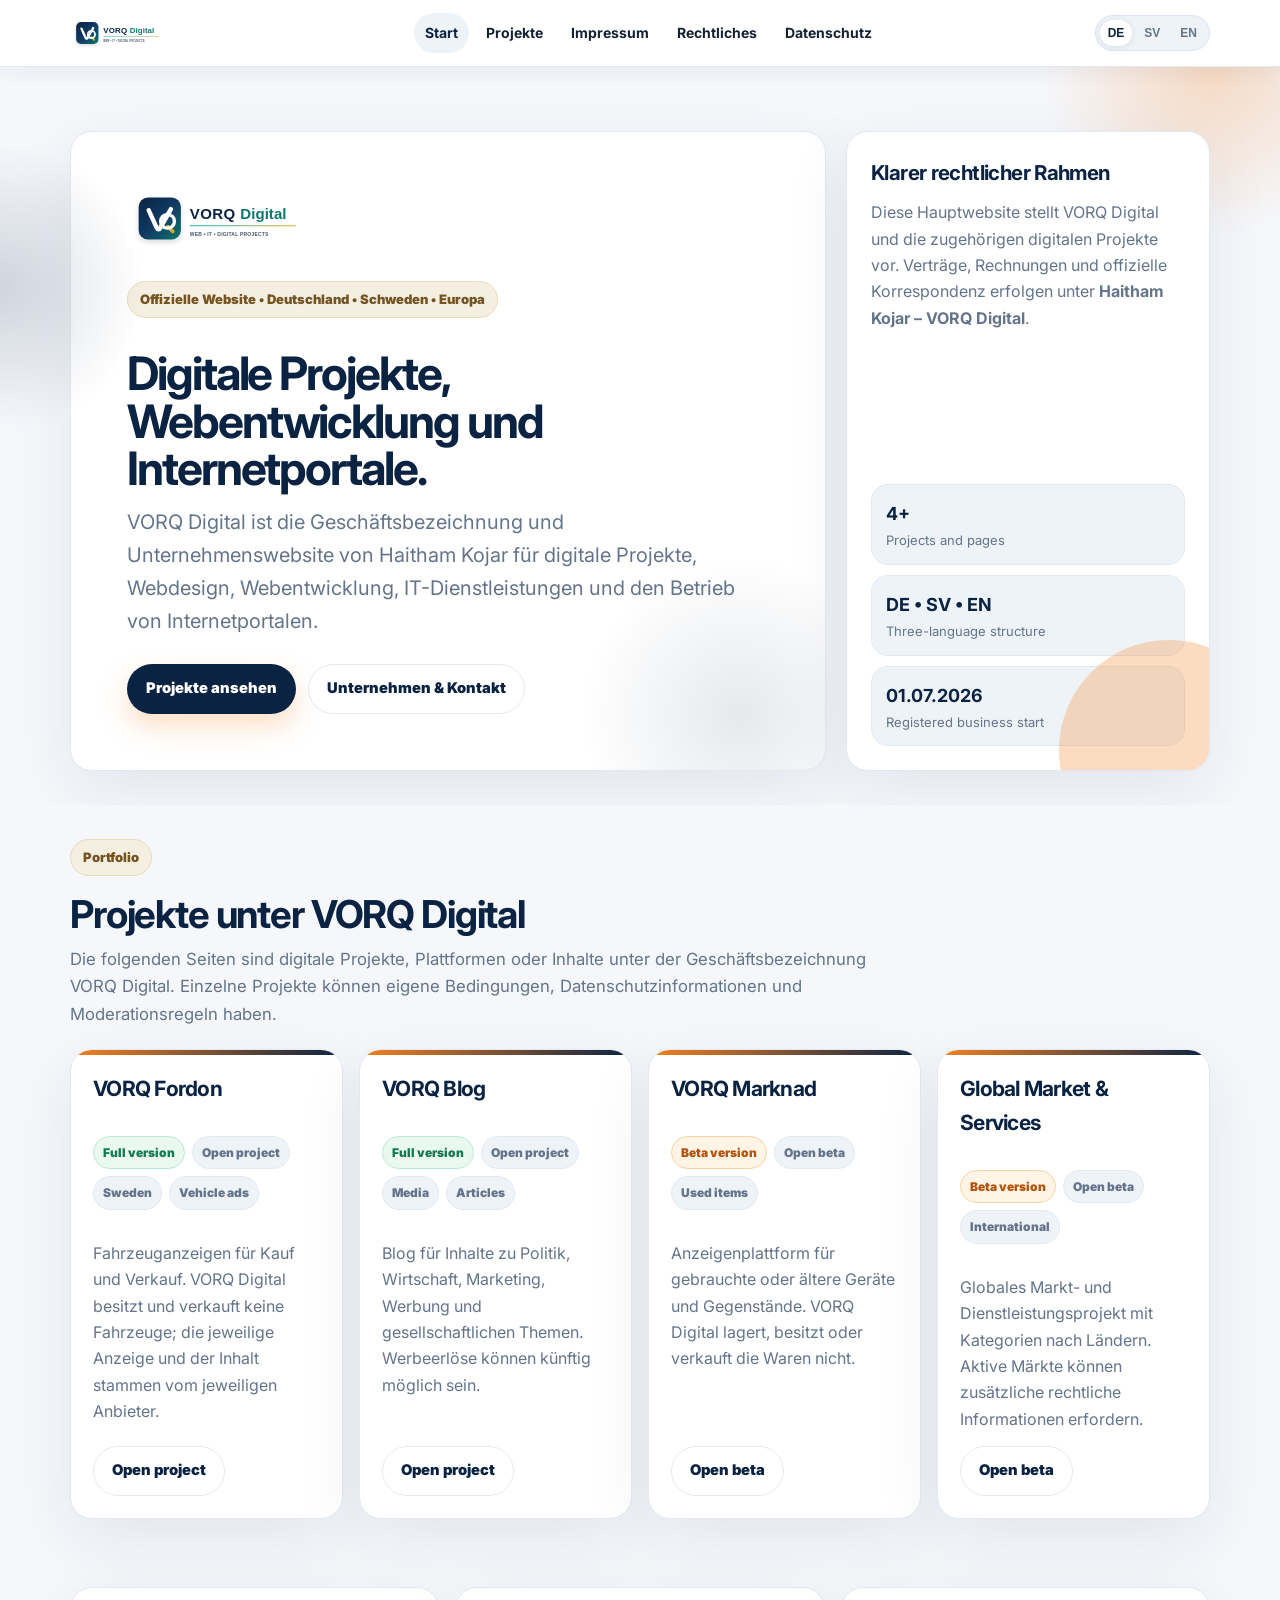
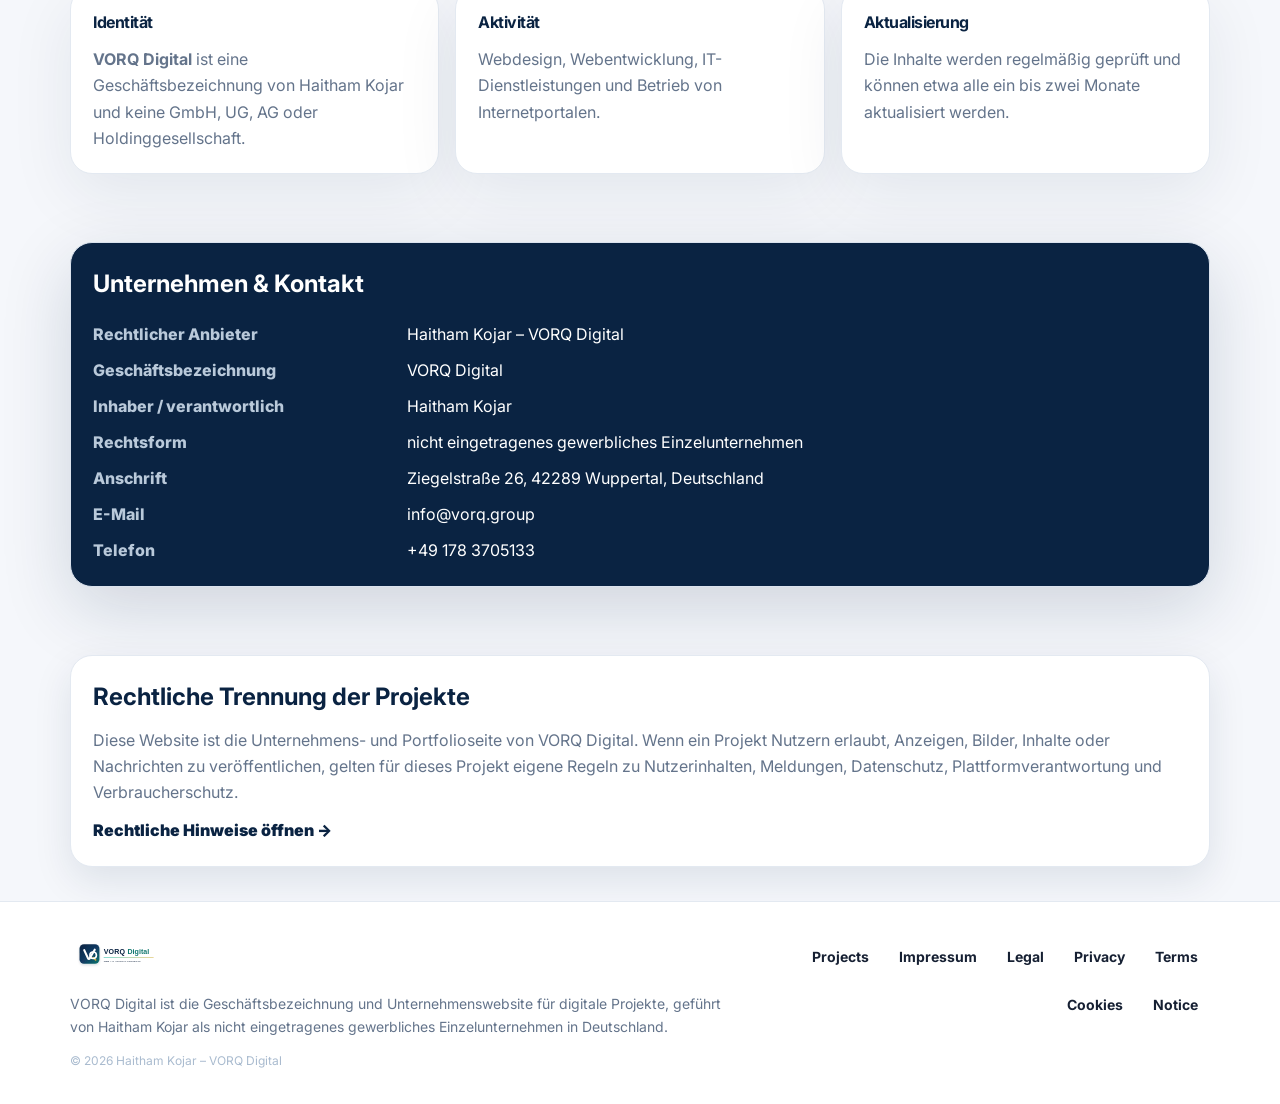
==== commit 971966a4: "Add files via upload" ====
--- a/index.html
+++ b/index.html
@@ -3,74 +3,228 @@
 <head>
   <meta charset="UTF-8">
   <meta name="viewport" content="width=device-width, initial-scale=1.0">
-  <script>(function(){var lang='de';try{lang=localStorage.getItem('vorqLang')||'de';}catch(e){}document.documentElement.setAttribute('data-lang',lang);document.documentElement.lang=lang;if(location.hostname.endsWith('github.io')){var p=location.pathname.split('/').filter(Boolean);var b=p.length?('/'+p[0]+'/'):'/';document.write('<base href="'+b+'">');}})();</script>
-  <title>VORQ Group | Company &amp; Digital Project Portfolio</title>
-  <meta name="description" content="Official VORQ Group website: umbrella brand for VORQ Fordon, VORQ Blog, VORQ Marknad and other digital projects.">
+  <script>
+    (function () {
+      var lang = "de";
+      try { lang = localStorage.getItem("vorqLang") || "de"; } catch (e) {}
+      document.documentElement.setAttribute("data-lang", lang);
+      document.documentElement.lang = lang;
+      if (location.hostname.endsWith("github.io")) {
+        var parts = location.pathname.split("/").filter(Boolean);
+        var base = parts.length ? ("/" + parts[0] + "/") : "/";
+        document.write('<base href="' + base + '">');
+      }
+    })();
+  </script>
+  <title>VORQ Digital | Digitale Projekte, Web & IT</title>
+  <meta name="description" content="Offizielle Website von VORQ Digital, der Geschäftsbezeichnung von Haitham Kojar für digitale Projekte, Webentwicklung, Internetportale und IT-Dienstleistungen.">
+  <meta name="robots" content="index, follow">
   <meta name="theme-color" content="#0A2342">
   <link rel="icon" href="favicon.svg" type="image/svg+xml">
   <link rel="preconnect" href="https://fonts.googleapis.com">
   <link rel="preconnect" href="https://fonts.gstatic.com" crossorigin>
-  <link href="https://fonts.googleapis.com/css2?family=Inter:wght@400;600;700;800;900&display=swap" rel="stylesheet">
+  <link href="https://fonts.googleapis.com/css2?family=Inter:wght@400;500;600;700;800;900&display=swap" rel="stylesheet">
   <link rel="stylesheet" href="assets/styles.css">
+  <style>
+    :root{
+      --vd-blue:#0A2342;
+      --vd-blue-2:#123B63;
+      --vd-ink:#162033;
+      --vd-muted:#64748b;
+      --vd-bg:#f5f7fb;
+      --vd-card:#ffffff;
+      --vd-line:#e3e9f1;
+      --vd-soft:#eef3f8;
+      --vd-gold:#b88732;
+      --vd-green:#167a54;
+      --vd-orange:#b45309;
+      --vd-radius:22px;
+      --vd-shadow:0 20px 65px rgba(10,35,66,.08);
+    }
+    *{box-sizing:border-box}
+    body{margin:0;font-family:Inter,system-ui,-apple-system,Segoe UI,sans-serif;background:var(--vd-bg);color:var(--vd-ink);}
+    a{color:inherit}
+    .skip{position:absolute;left:-999px;top:auto;width:1px;height:1px;overflow:hidden}.skip:focus{left:20px;top:18px;width:auto;height:auto;background:#fff;padding:10px 14px;border-radius:10px;z-index:30;border:1px solid var(--vd-line)}
+    .container{width:min(1140px,calc(100% - 32px));margin-inline:auto}
+    .site-header{position:sticky;top:0;z-index:20;background:rgba(255,255,255,.94);backdrop-filter:blur(14px);border-bottom:1px solid var(--vd-line)}
+    .header-inner{min-height:66px;display:flex;align-items:center;justify-content:space-between;gap:18px}
+    .brand{display:inline-flex;align-items:center;text-decoration:none;color:var(--vd-blue);font-weight:800;min-width:max-content}
+    .brand-logo{width:168px;height:auto;display:block}
+    .nav{display:flex;align-items:center;gap:6px;flex-wrap:wrap}
+    .nav a,.footer-links a{color:var(--vd-ink);text-decoration:none;font-size:14px;font-weight:700;padding:9px 11px;border-radius:999px;transition:.18s ease}
+    .nav a:hover,.nav a.active,.footer-links a:hover{background:var(--vd-soft);color:var(--vd-blue)}
+    .header-tools{display:flex;align-items:center;gap:10px}
+    .lang-switch{display:flex;gap:4px;background:var(--vd-soft);padding:4px;border-radius:999px}.lang-btn{border:0;background:transparent;border-radius:999px;padding:6px 8px;cursor:pointer;font-weight:800;color:var(--vd-muted)}
+    html[data-lang="de"] .lang-btn[data-lang="de"],html[data-lang="sv"] .lang-btn[data-lang="sv"],html[data-lang="en"] .lang-btn[data-lang="en"]{background:#fff;color:var(--vd-blue);box-shadow:0 1px 6px rgba(10,35,66,.10)}
+    .menu-btn{display:none;border:1px solid var(--vd-line);background:#fff;border-radius:999px;padding:8px 12px;font-weight:800;color:var(--vd-blue)}
+    .hero{padding:64px 0 34px}.hero-grid{display:grid;grid-template-columns:1.35fr .65fr;gap:20px;align-items:stretch}
+    .card{background:var(--vd-card);border:1px solid var(--vd-line);border-radius:var(--vd-radius);box-shadow:var(--vd-shadow)}
+    .hero-card{padding:clamp(28px,5vw,56px);position:relative;overflow:hidden}.hero-card:before{content:"";position:absolute;inset:auto -80px -110px auto;width:330px;height:330px;border-radius:50%;background:radial-gradient(circle,rgba(10,35,66,.10),transparent 68%)}
+    .hero-logo{width:min(250px,70vw);height:auto;margin-bottom:24px;position:relative;z-index:1}.badge,.eyebrow{display:inline-flex;align-items:center;gap:8px;background:#f5efe2;color:#745421;border:1px solid #eadcbb;border-radius:999px;padding:7px 12px;font-size:13px;font-weight:900;margin-bottom:18px}
+    h1{font-size:clamp(34px,5.8vw,62px);line-height:.98;margin:0 0 16px;color:var(--vd-blue);letter-spacing:-.05em;max-width:780px}.accent{color:var(--vd-gold)}
+    .lead{font-size:clamp(16px,2.1vw,20px);line-height:1.65;color:var(--vd-muted);max-width:760px;margin:0 0 26px}.cta-row{display:flex;gap:12px;flex-wrap:wrap}.btn{display:inline-flex;align-items:center;justify-content:center;text-decoration:none;border-radius:999px;padding:12px 18px;font-weight:900;border:1px solid transparent;min-height:44px}.btn-primary{background:var(--vd-blue);color:#fff}.btn-primary:hover{background:var(--vd-blue-2)}.btn-secondary{background:#fff;color:var(--vd-blue);border-color:var(--vd-line)}.btn-secondary:hover{background:var(--vd-soft)}
+    .hero-side{padding:24px;display:flex;flex-direction:column;justify-content:space-between;gap:20px}.hero-side h2,.content-card h3,.section-head h2{color:var(--vd-blue);margin:0 0 10px;letter-spacing:-.03em}.hero-side p,.content-card p,.section-head p,.project-card p{color:var(--vd-muted);line-height:1.65;margin:0}
+    .metric-grid{display:grid;grid-template-columns:1fr;gap:10px}.metric{background:var(--vd-soft);border:1px solid var(--vd-line);border-radius:17px;padding:14px}.metric strong{display:block;color:var(--vd-blue);font-size:18px}.metric span{display:block;color:var(--vd-muted);font-size:13px;margin-top:4px;line-height:1.35}
+    .section{padding:34px 0}.section-head{margin-bottom:20px;max-width:820px}.grid-4{display:grid;grid-template-columns:repeat(4,1fr);gap:16px}.grid-3{display:grid;grid-template-columns:repeat(3,1fr);gap:16px}.grid-2{display:grid;grid-template-columns:repeat(2,1fr);gap:16px}
+    .project-card,.content-card,.company-box,.legal-note{padding:22px}.project-card{display:flex;flex-direction:column;gap:14px}.project-card h3{font-size:21px;color:var(--vd-blue);margin:0;letter-spacing:-.035em}.project-meta{display:flex;gap:7px;flex-wrap:wrap}.tag{display:inline-flex;align-items:center;border:1px solid var(--vd-line);background:var(--vd-soft);color:var(--vd-muted);font-size:12px;font-weight:900;border-radius:999px;padding:6px 9px}.status-live{background:#e9f8f1;color:var(--vd-green);border-color:#bce9d2}.status-beta{background:#fff4e6;color:var(--vd-orange);border-color:#f5d3a4}.project-actions{margin-top:auto}
+    .company-box{background:var(--vd-blue);color:#fff;border-radius:var(--vd-radius);box-shadow:0 22px 70px rgba(10,35,66,.16)}.company-box h2{margin:0 0 18px;color:#fff}.company-box dl{display:grid;grid-template-columns:minmax(130px,.38fr) 1fr;gap:10px 18px;margin:0}.company-box dt{color:#b9c9da;font-weight:800}.company-box dd{margin:0;color:#fff;line-height:1.55}.company-box a{color:#fff;text-underline-offset:3px}
+    .legal-note{background:#fff;border:1px solid var(--vd-line);border-radius:var(--vd-radius)}.legal-note h2{margin:0 0 10px;color:var(--vd-blue)}.legal-note p{color:var(--vd-muted);line-height:1.65;margin:0 0 12px}.legal-note a{font-weight:900;text-decoration:none;color:var(--vd-blue)}
+    .footer{border-top:1px solid var(--vd-line);background:#fff;padding:34px 0}.footer-grid{display:grid;grid-template-columns:1.35fr .9fr;gap:22px;align-items:start}.footer p{color:var(--vd-muted);line-height:1.65;margin:12px 0 0;font-size:14px}.footer .small{font-size:12px}.footer-links{display:flex;gap:6px;flex-wrap:wrap;justify-content:flex-end}
+    .inline-lang,.lang{display:none}html[data-lang="de"] .lang-de,html[data-lang="sv"] .lang-sv,html[data-lang="en"] .lang-en{display:initial}html[data-lang="de"] div.lang-de,html[data-lang="sv"] div.lang-sv,html[data-lang="en"] div.lang-en{display:block}
+    @media (max-width:980px){.hero-grid,.grid-4,.grid-3,.grid-2{grid-template-columns:1fr}.hero{padding-top:34px}.brand-logo{width:150px}.company-box dl{grid-template-columns:1fr}.company-box dt{margin-top:8px}}
+    @media (max-width:860px){.header-inner{align-items:flex-start;padding:12px 0;flex-direction:column}.nav{display:none;width:100%;padding-top:8px;border-top:1px solid var(--vd-line)}.nav.open{display:flex}.header-tools{width:100%;justify-content:space-between}.menu-btn{display:inline-flex}.footer-grid{grid-template-columns:1fr}.footer-links{justify-content:flex-start}.hero-logo{width:210px}}
+  </style>
 </head>
 <body>
-<a href="#main" class="skip">Skip to content</a>
+<a href="#main" class="skip"><span class="inline-lang lang-de">Zum Inhalt springen</span><span class="inline-lang lang-sv">Hoppa till innehåll</span><span class="inline-lang lang-en">Skip to content</span></a>
+
 <header class="site-header">
   <div class="container header-inner">
-    <a class="brand" href="index.html" aria-label="VORQ Group home">
-      <img src="vorq-group-logo.svg" alt="VORQ Group">
-      <span class="brand-mini">VQ</span>
-    </a>
-    <nav class="nav" aria-label="Primary navigation"><a class="active" href="index.html"><span class="inline-lang lang-de">Start</span><span class="inline-lang lang-sv">Start</span><span class="inline-lang lang-en">Home</span></a>
-<a class="" href="projects.html"><span class="inline-lang lang-de">Projekte</span><span class="inline-lang lang-sv">Projekt</span><span class="inline-lang lang-en">Projects</span></a>
-<a class="" href="impressum.html">Impressum</a>
-<a class="" href="legal.html"><span class="inline-lang lang-de">Rechtliches</span><span class="inline-lang lang-sv">Juridik</span><span class="inline-lang lang-en">Legal</span></a>
-<a class="" href="privacy.html"><span class="inline-lang lang-de">Datenschutz</span><span class="inline-lang lang-sv">Integritet</span><span class="inline-lang lang-en">Privacy</span></a></nav>
+    <a class="brand" href="index.html" aria-label="VORQ Digital home"><img class="brand-logo" src="vorq-digital-logo.svg" alt="VORQ Digital"></a>
+    <nav class="nav" aria-label="Primary navigation">
+      <a class="active" href="index.html"><span class="inline-lang lang-de">Start</span><span class="inline-lang lang-sv">Start</span><span class="inline-lang lang-en">Home</span></a>
+      <a href="projects.html"><span class="inline-lang lang-de">Projekte</span><span class="inline-lang lang-sv">Projekt</span><span class="inline-lang lang-en">Projects</span></a>
+      <a href="impressum.html">Impressum</a>
+      <a href="legal.html"><span class="inline-lang lang-de">Rechtliches</span><span class="inline-lang lang-sv">Juridik</span><span class="inline-lang lang-en">Legal</span></a>
+      <a href="privacy.html"><span class="inline-lang lang-de">Datenschutz</span><span class="inline-lang lang-sv">Integritet</span><span class="inline-lang lang-en">Privacy</span></a>
+    </nav>
     <div class="header-tools">
-      <div class="lang-switch" aria-label="Language switcher"><button class="lang-btn" data-lang="de">DE</button><button class="lang-btn" data-lang="sv">SV</button><button class="lang-btn" data-lang="en">EN</button></div>
-      <button class="menu-btn" aria-expanded="false" aria-label="Open menu">Menu</button>
+      <div class="lang-switch" aria-label="Language switcher"><button class="lang-btn" type="button" data-lang="de">DE</button><button class="lang-btn" type="button" data-lang="sv">SV</button><button class="lang-btn" type="button" data-lang="en">EN</button></div>
+      <button class="menu-btn" type="button" aria-expanded="false" aria-label="Open menu"><span class="inline-lang lang-de">Menü</span><span class="inline-lang lang-sv">Meny</span><span class="inline-lang lang-en">Menu</span></button>
     </div>
   </div>
 </header>
+
 <main id="main">
-<section class="hero">
-  <div class="container hero-grid">
-    <div class="card hero-card">
-      <img class="logo-hero" src="vorq-group-logo.svg" alt="VORQ Group logo">
-      <div class="lang lang-de"><div class="badge">Offizielle Unternehmenswebsite • Deutschland • Schweden • Europa</div><h1>Eine moderne Dachmarke für <span class="accent">digitale Plattformen</span>.</h1><p class="lead">VORQ Group ist die Unternehmens- und Dachmarke für spezialisierte digitale Projekte in den Bereichen Internetportale, Anzeigenplattformen, Content und digitale Dienstleistungen.</p><div class="cta-row"><a class="btn btn-primary" href="projects.html">Projekte ansehen</a><a class="btn btn-secondary" href="impressum.html">Unternehmen & Kontakt</a></div></div>
-      <div class="lang lang-sv"><div class="badge">Officiell företagswebbplats • Tyskland • Sverige • Europa</div><h1>Ett modernt paraplyvarumärke för <span class="accent">digitala plattformar</span>.</h1><p class="lead">VORQ Group är företags- och paraplyvarumärket för specialiserade digitala projekt inom internetportaler, annonsplattformar, innehåll och digitala tjänster.</p><div class="cta-row"><a class="btn btn-primary" href="projects.html">Visa projekt</a><a class="btn btn-secondary" href="impressum.html">Företag & kontakt</a></div></div>
-      <div class="lang lang-en"><div class="badge">Official company website • Germany • Sweden • Europe</div><h1>A modern umbrella brand for <span class="accent">digital platforms</span>.</h1><p class="lead">VORQ Group is the company and umbrella brand for specialised digital projects in internet portals, advertising platforms, content and digital services.</p><div class="cta-row"><a class="btn btn-primary" href="projects.html">View projects</a><a class="btn btn-secondary" href="impressum.html">Company & contact</a></div></div>
-    </div>
-    <aside class="card hero-side">
-      <div class="lang lang-de"><h2>Klarer Unternehmensrahmen</h2><p>Diese Website verkauft keine Waren, lagert keine Produkte und bietet keine Reinigungsdienste an. Sie stellt VORQ Group und die dazugehörigen Projekte vor.</p></div>
-      <div class="lang lang-sv"><h2>Tydlig företagsram</h2><p>Denna webbplats säljer inga varor, lagrar inga produkter och erbjuder inga städtjänster. Den presenterar VORQ Group och tillhörande projekt.</p></div>
-      <div class="lang lang-en"><h2>Clear company frame</h2><p>This website does not sell goods, store products or provide cleaning services. It presents VORQ Group and its related projects.</p></div>
-      <div class="metric-grid"><div class="metric"><strong>4+</strong><span>Projects and pages</span></div><div class="metric"><strong>DE • SV • EN</strong><span>Three-language structure</span></div><div class="metric"><strong>01.07.2026</strong><span>Registered business start</span></div><div class="metric"><strong>VORQ</strong><span>Vision • Operations • Reach • Quality</span></div></div>
-    </aside>
-  </div>
-</section>
-<section class="section"><div class="container"><div class="section-head"><div class="lang lang-de"><div class="eyebrow">Portfolio</div><h2>Projekte unter VORQ Group</h2><p>Die folgenden Seiten sind als Projekte, Plattformen oder Inhalte unter der Dachmarke VORQ Group aufgeführt. Einzelne Projekte können eigene Bedingungen, Datenschutzinformationen und Moderationsregeln haben.</p></div><div class="lang lang-sv"><div class="eyebrow">Portfolio</div><h2>Projekt under VORQ Group</h2><p>Följande sidor presenteras som projekt, plattformar eller innehåll under paraplyvarumärket VORQ Group. Enskilda projekt kan ha egna villkor, integritetsregler och modereringsregler.</p></div><div class="lang lang-en"><div class="eyebrow">Portfolio</div><h2>Projects under VORQ Group</h2><p>The following pages are presented as projects, platforms or content under the VORQ Group umbrella brand. Individual projects may have their own terms, privacy information and moderation rules.</p></div></div><div class="grid-4">
-      <article class="card project-card"><h3>VORQ Fordon</h3><div class="project-meta"><span class="tag status-live">Full version</span><span class="tag">Open project</span><span class="tag">Sweden</span><span class="tag">Vehicle ads</span></div><div class="lang lang-de"><p>Fahrzeuganzeigen für Kauf und Verkauf. VORQ Group besitzt und verkauft keine Fahrzeuge; die Plattform veröffentlicht Anzeigen.</p></div><div class="lang lang-sv"><p>Fordonsannonser för köp och försäljning. VORQ Group äger eller säljer inte fordon; plattformen publicerar annonser.</p></div><div class="lang lang-en"><p>Vehicle listings for buying and selling. VORQ Group does not own or sell vehicles; the platform publishes ads.</p></div><div class="project-actions"><a class="btn btn-secondary" href="https://hk-lens.github.io/BilMarknad-HK/index.html" target="_blank" rel="noopener">Open project</a></div></article>
-      <article class="card project-card"><h3>VORQ Blog</h3><div class="project-meta"><span class="tag status-live">Full version</span><span class="tag">Open project</span><span class="tag">Media</span><span class="tag">Articles</span></div><div class="lang lang-de"><p>Blog für Inhalte zu Politik, Wirtschaft, Marketing, Werbung und gesellschaftlichen Themen. Werbeeinnahmen können künftig möglich sein.</p></div><div class="lang lang-sv"><p>Blogg för innehåll om politik, ekonomi, marknadsföring, reklam och samhällsfrågor. Annonsintäkter kan bli möjliga i framtiden.</p></div><div class="lang lang-en"><p>Blog for content about politics, economy, marketing, advertising and social topics. Advertising revenue may be possible in the future.</p></div><div class="project-actions"><a class="btn btn-secondary" href="https://hk-lens.github.io/HK-GLOBAL-BLOG/index.html" target="_blank" rel="noopener">Open project</a></div></article>
-      <article class="card project-card"><h3>VORQ Marknad</h3><div class="project-meta"><span class="tag status-beta">Beta version</span><span class="tag">Sweden</span><span class="tag">Used items</span></div><div class="lang lang-de"><p>Anzeigenplattform für gebrauchte oder ältere Geräte und Gegenstände. VORQ Group lagert, besitzt oder verkauft die Waren nicht.</p></div><div class="lang lang-sv"><p>Annonsplattform för begagnade eller äldre enheter och saker. VORQ Group lagrar, äger eller säljer inte varorna.</p></div><div class="lang lang-en"><p>Ads platform for used or older devices and goods. VORQ Group does not store, own or sell the goods.</p></div><div class="project-actions"><a class="btn btn-secondary" href="https://hk-lens.github.io/VORQ-Marknad/" target="_blank" rel="noopener">Open beta</a></div></article>
-      <article class="card project-card"><h3>Global Market & Services</h3><div class="project-meta"><span class="tag status-beta">Beta version</span><span class="tag">International</span><span class="tag">Services</span></div><div class="lang lang-de"><p>Globales Markt- und Dienstleistungsprojekt mit Kategorien nach Ländern. Für aktive Märkte gelten zusätzliche rechtliche Anforderungen.</p></div><div class="lang lang-sv"><p>Globalt marknads- och tjänsteprojekt med kategorier per land. Aktiva marknader kräver ytterligare juridisk anpassning.</p></div><div class="lang lang-en"><p>Global market and services project with country-based categories. Active markets require additional legal alignment.</p></div><div class="project-actions"><a class="btn btn-secondary" href="https://hk-lens.github.io/HK-Global-Market-Services/" target="_blank" rel="noopener">Open beta</a></div></article>
-    </div></div></section>
-<section class="section"><div class="container grid-3"><article class="card highlight"><div class="lang lang-de"><h3>Identität</h3><p><b>VORQ Group</b> wird als Geschäftsbezeichnung und Dachmarke des deutschen Einzelunternehmens Haitham Kojar verwendet.</p></div><div class="lang lang-sv"><h3>Identitet</h3><p><b>VORQ Group</b> används som företagsnamn/paraplyvarumärke för Haitham Kojars tyska enskilda näringsverksamhet.</p></div><div class="lang lang-en"><h3>Identity</h3><p><b>VORQ Group</b> is used as the business name and umbrella brand of the German sole proprietorship of Haitham Kojar.</p></div></article><article class="card highlight"><div class="lang lang-de"><h3>Aktivität</h3><p>Webdesign, Webentwicklung, IT-Dienstleistungen und Betrieb von Internetportalen.</p></div><div class="lang lang-sv"><h3>Verksamhet</h3><p>Webbdesign, webbutveckling, IT-tjänster och drift av internetportaler.</p></div><div class="lang lang-en"><h3>Activity</h3><p>Web design, web development, IT services and operation of internet portals.</p></div></article><article class="card highlight"><div class="lang lang-de"><h3>Aktualisierung</h3><p>Die Website ist nicht als Testseite gekennzeichnet. Inhalte werden regelmäßig geprüft und können etwa alle ein bis zwei Monate aktualisiert werden.</p></div><div class="lang lang-sv"><h3>Uppdatering</h3><p>Webbplatsen anges inte som testsida. Innehåll ses över regelbundet och kan uppdateras ungefär varannan månad.</p></div><div class="lang lang-en"><h3>Updates</h3><p>The website is not presented as a test page. Content is reviewed regularly and may be updated about every one to two months.</p></div></article></div></section>
-
-<section class="section"><div class="container"><div class="company-box"><div class="lang lang-de"><h2>Unternehmen & Kontakt</h2><dl><dt>Verantwortlich</dt><dd>Haitham Kojar</dd><dt>Geschäftsbezeichnung</dt><dd>VORQ Group</dd><dt>Rechtsform</dt><dd>nicht eingetragenes gewerbliches Einzelunternehmen</dd><dt>Anschrift</dt><dd>Ziegelstraße 26, 42289 Wuppertal, Deutschland</dd><dt>E-Mail</dt><dd><a href="mailto:info@vorq.group">info@vorq.group</a></dd><dt>Telefon</dt><dd><a href="tel:+491783705133">+49 178 3705133</a></dd></dl></div><div class="lang lang-sv"><h2>Företag & kontakt</h2><dl><dt>Ansvarig</dt><dd>Haitham Kojar</dd><dt>Företagsnamn</dt><dd>VORQ Group</dd><dt>Juridisk form</dt><dd>enskild näringsverksamhet utan handelsregisterregistrering</dd><dt>Adress</dt><dd>Ziegelstraße 26, 42289 Wuppertal, Tyskland</dd><dt>E-post</dt><dd><a href="mailto:info@vorq.group">info@vorq.group</a></dd><dt>Telefon</dt><dd><a href="tel:+491783705133">+49 178 3705133</a></dd></dl></div><div class="lang lang-en"><h2>Company & contact</h2><dl><dt>Responsible person</dt><dd>Haitham Kojar</dd><dt>Business name</dt><dd>VORQ Group</dd><dt>Legal form</dt><dd>non-registered commercial sole proprietorship</dd><dt>Address</dt><dd>Ziegelstraße 26, 42289 Wuppertal, Germany</dd><dt>Email</dt><dd><a href="mailto:info@vorq.group">info@vorq.group</a></dd><dt>Phone</dt><dd><a href="tel:+491783705133">+49 178 3705133</a></dd></dl></div></div></div></section>
-<section class="section"><div class="container"><div class="legal-note"><div class="lang lang-de"><h2>Rechtliche Trennung der Projekte</h2><p>Die Hauptwebsite von VORQ Group ist die Unternehmens- und Portfolioseite. Wenn ein Projekt Nutzern erlaubt, Anzeigen, Bilder, Inhalte oder Nachrichten zu veröffentlichen, gelten für dieses Projekt eigene rechtliche Regeln, insbesondere zu Nutzerinhalten, Meldungen, Datenschutz, Plattformverantwortung und Verbraucherschutz.</p><a href="legal.html">Rechtliche Hinweise öffnen →</a></div><div class="lang lang-sv"><h2>Juridisk separation mellan projekt</h2><p>VORQ Groups huvudwebbplats är företags- och portföljsidan. Om ett projekt låter användare publicera annonser, bilder, innehåll eller meddelanden gäller egna juridiska regler för det projektet, särskilt om användarinnehåll, rapportering, integritet, plattformsansvar och konsumentskydd.</p><a href="legal.html">Öppna juridisk information →</a></div><div class="lang lang-en"><h2>Legal separation between projects</h2><p>The main VORQ Group website is the company and portfolio site. If a project allows users to publish ads, images, content or messages, that project has its own legal rules, especially on user content, reporting, privacy, platform responsibility and consumer protection.</p><a href="legal.html">Open legal information →</a></div></div></div></section>
+  <section class="hero">
+    <div class="container hero-grid">
+      <div class="card hero-card">
+        <img class="hero-logo" src="vorq-digital-logo.svg" alt="VORQ Digital logo">
+        <div class="lang lang-de">
+          <div class="badge">Offizielle Website • Deutschland • Schweden • Europa</div>
+          <h1>Digitale Projekte, Webentwicklung und Internetportale.</h1>
+          <p class="lead">VORQ Digital ist die Geschäftsbezeichnung und Unternehmenswebsite von Haitham Kojar für digitale Projekte, Webdesign, Webentwicklung, IT-Dienstleistungen und den Betrieb von Internetportalen.</p>
+          <div class="cta-row"><a class="btn btn-primary" href="projects.html">Projekte ansehen</a><a class="btn btn-secondary" href="impressum.html">Unternehmen & Kontakt</a></div>
+        </div>
+        <div class="lang lang-sv">
+          <div class="badge">Officiell webbplats • Tyskland • Sverige • Europa</div>
+          <h1>Digitala projekt, webbutveckling och internetportaler.</h1>
+          <p class="lead">VORQ Digital är verksamhetsnamnet och företagswebbplatsen som används av Haitham Kojar för digitala projekt, webbdesign, webbutveckling, IT-tjänster och drift av internetportaler.</p>
+          <div class="cta-row"><a class="btn btn-primary" href="projects.html">Visa projekt</a><a class="btn btn-secondary" href="impressum.html">Företag & kontakt</a></div>
+        </div>
+        <div class="lang lang-en">
+          <div class="badge">Official website • Germany • Sweden • Europe</div>
+          <h1>Digital projects, web development and internet portals.</h1>
+          <p class="lead">VORQ Digital is the business name and company website used by Haitham Kojar for digital projects, web design, web development, IT services and the operation of internet portals.</p>
+          <div class="cta-row"><a class="btn btn-primary" href="projects.html">View projects</a><a class="btn btn-secondary" href="impressum.html">Company & contact</a></div>
+        </div>
+      </div>
+
+      <aside class="card hero-side">
+        <div class="lang lang-de"><h2>Klarer rechtlicher Rahmen</h2><p>Diese Hauptwebsite stellt VORQ Digital und die zugehörigen digitalen Projekte vor. Verträge, Rechnungen und offizielle Korrespondenz erfolgen unter <strong>Haitham Kojar – VORQ Digital</strong>.</p></div>
+        <div class="lang lang-sv"><h2>Tydlig juridisk ram</h2><p>Denna huvudwebbplats presenterar VORQ Digital och de tillhörande digitala projekten. Avtal, fakturor och officiell korrespondens sker under <strong>Haitham Kojar – VORQ Digital</strong>.</p></div>
+        <div class="lang lang-en"><h2>Clear legal frame</h2><p>This main website presents VORQ Digital and the related digital projects. Contracts, invoices and official correspondence are issued under <strong>Haitham Kojar – VORQ Digital</strong>.</p></div>
+        <div class="metric-grid"><div class="metric"><strong>4+</strong><span>Projects and pages</span></div><div class="metric"><strong>DE • SV • EN</strong><span>Three-language structure</span></div><div class="metric"><strong>01.07.2026</strong><span>Registered business start</span></div></div>
+      </aside>
+    </div>
+  </section>
+
+  <section class="section">
+    <div class="container">
+      <div class="section-head">
+        <div class="lang lang-de"><div class="eyebrow">Portfolio</div><h2>Projekte unter VORQ Digital</h2><p>Die folgenden Seiten sind digitale Projekte, Plattformen oder Inhalte unter der Geschäftsbezeichnung VORQ Digital. Einzelne Projekte können eigene Bedingungen, Datenschutzinformationen und Moderationsregeln haben.</p></div>
+        <div class="lang lang-sv"><div class="eyebrow">Portfolio</div><h2>Projekt under VORQ Digital</h2><p>Följande sidor är digitala projekt, plattformar eller innehåll under verksamhetsnamnet VORQ Digital. Enskilda projekt kan ha egna villkor, integritetsregler och modereringsregler.</p></div>
+        <div class="lang lang-en"><div class="eyebrow">Portfolio</div><h2>Projects under VORQ Digital</h2><p>The following pages are digital projects, platforms or content under the VORQ Digital business name. Individual projects may have their own terms, privacy information and moderation rules.</p></div>
+      </div>
+
+      <div class="grid-4">
+        <article class="card project-card">
+          <h3>VORQ Fordon</h3>
+          <div class="project-meta"><span class="tag status-live">Full version</span><span class="tag">Open project</span><span class="tag">Sweden</span><span class="tag">Vehicle ads</span></div>
+          <div class="lang lang-de"><p>Fahrzeuganzeigen für Kauf und Verkauf. VORQ Digital besitzt und verkauft keine Fahrzeuge; die jeweilige Anzeige und der Inhalt stammen vom jeweiligen Anbieter.</p></div>
+          <div class="lang lang-sv"><p>Fordonsannonser för köp och försäljning. VORQ Digital äger eller säljer inte fordon; varje annons och dess innehåll kommer från respektive annonsör.</p></div>
+          <div class="lang lang-en"><p>Vehicle listings for buying and selling. VORQ Digital does not own or sell vehicles; each listing and its content is provided by the respective advertiser.</p></div>
+          <div class="project-actions"><a class="btn btn-secondary" href="https://hk-lens.github.io/BilMarknad-HK/index.html" target="_blank" rel="noopener">Open project</a></div>
+        </article>
+
+        <article class="card project-card">
+          <h3>VORQ Blog</h3>
+          <div class="project-meta"><span class="tag status-live">Full version</span><span class="tag">Open project</span><span class="tag">Media</span><span class="tag">Articles</span></div>
+          <div class="lang lang-de"><p>Blog für Inhalte zu Politik, Wirtschaft, Marketing, Werbung und gesellschaftlichen Themen. Werbeerlöse können künftig möglich sein.</p></div>
+          <div class="lang lang-sv"><p>Blogg för innehåll om politik, ekonomi, marknadsföring, reklam och samhällsfrågor. Annonsintäkter kan bli möjliga i framtiden.</p></div>
+          <div class="lang lang-en"><p>Blog for content about politics, economy, marketing, advertising and social topics. Advertising revenue may be possible in the future.</p></div>
+          <div class="project-actions"><a class="btn btn-secondary" href="https://hk-lens.github.io/HK-GLOBAL-BLOG/index.html" target="_blank" rel="noopener">Open project</a></div>
+        </article>
+
+        <article class="card project-card">
+          <h3>VORQ Marknad</h3>
+          <div class="project-meta"><span class="tag status-beta">Beta version</span><span class="tag">Open beta</span><span class="tag">Used items</span></div>
+          <div class="lang lang-de"><p>Anzeigenplattform für gebrauchte oder ältere Geräte und Gegenstände. VORQ Digital lagert, besitzt oder verkauft die Waren nicht.</p></div>
+          <div class="lang lang-sv"><p>Annonsplattform för begagnade eller äldre enheter och saker. VORQ Digital lagrar, äger eller säljer inte varorna.</p></div>
+          <div class="lang lang-en"><p>Ads platform for used or older devices and goods. VORQ Digital does not store, own or sell the goods.</p></div>
+          <div class="project-actions"><a class="btn btn-secondary" href="https://hk-lens.github.io/VORQ-Marknad/" target="_blank" rel="noopener">Open beta</a></div>
+        </article>
+
+        <article class="card project-card">
+          <h3>Global Market &amp; Services</h3>
+          <div class="project-meta"><span class="tag status-beta">Beta version</span><span class="tag">Open beta</span><span class="tag">International</span></div>
+          <div class="lang lang-de"><p>Globales Markt- und Dienstleistungsprojekt mit Kategorien nach Ländern. Aktive Märkte können zusätzliche rechtliche Informationen erfordern.</p></div>
+          <div class="lang lang-sv"><p>Globalt marknads- och tjänsteprojekt med kategorier per land. Aktiva marknader kan kräva ytterligare juridisk information.</p></div>
+          <div class="lang lang-en"><p>Global market and services project with country-based categories. Active markets may require additional legal information.</p></div>
+          <div class="project-actions"><a class="btn btn-secondary" href="https://hk-lens.github.io/HK-Global-Market-Services/" target="_blank" rel="noopener">Open beta</a></div>
+        </article>
+      </div>
+    </div>
+  </section>
+
+  <section class="section">
+    <div class="container grid-3">
+      <article class="card content-card"><div class="lang lang-de"><h3>Identität</h3><p><strong>VORQ Digital</strong> ist eine Geschäftsbezeichnung von Haitham Kojar und keine GmbH, UG, AG oder Holdinggesellschaft.</p></div><div class="lang lang-sv"><h3>Identitet</h3><p><strong>VORQ Digital</strong> är ett verksamhetsnamn som används av Haitham Kojar och är inte ett GmbH-, UG-, AG- eller holdingbolag.</p></div><div class="lang lang-en"><h3>Identity</h3><p><strong>VORQ Digital</strong> is a business name used by Haitham Kojar and is not a GmbH, UG, AG or holding company.</p></div></article>
+      <article class="card content-card"><div class="lang lang-de"><h3>Aktivität</h3><p>Webdesign, Webentwicklung, IT-Dienstleistungen und Betrieb von Internetportalen.</p></div><div class="lang lang-sv"><h3>Verksamhet</h3><p>Webbdesign, webbutveckling, IT-tjänster och drift av internetportaler.</p></div><div class="lang lang-en"><h3>Activity</h3><p>Web design, web development, IT services and operation of internet portals.</p></div></article>
+      <article class="card content-card"><div class="lang lang-de"><h3>Aktualisierung</h3><p>Die Inhalte werden regelmäßig geprüft und können etwa alle ein bis zwei Monate aktualisiert werden.</p></div><div class="lang lang-sv"><h3>Uppdatering</h3><p>Innehållet granskas regelbundet och kan uppdateras ungefär varannan månad.</p></div><div class="lang lang-en"><h3>Updates</h3><p>Content is reviewed regularly and may be updated about every one to two months.</p></div></article>
+    </div>
+  </section>
+
+  <section class="section">
+    <div class="container">
+      <div class="company-box">
+        <div class="lang lang-de"><h2>Unternehmen & Kontakt</h2><dl><dt>Rechtlicher Anbieter</dt><dd>Haitham Kojar – VORQ Digital</dd><dt>Geschäftsbezeichnung</dt><dd>VORQ Digital</dd><dt>Inhaber / verantwortlich</dt><dd>Haitham Kojar</dd><dt>Rechtsform</dt><dd>nicht eingetragenes gewerbliches Einzelunternehmen</dd><dt>Anschrift</dt><dd>Ziegelstraße 26, 42289 Wuppertal, Deutschland</dd><dt>E-Mail</dt><dd><a href="mailto:info@vorq.group">info@vorq.group</a></dd><dt>Telefon</dt><dd><a href="tel:+491783705133">+49 178 3705133</a></dd></dl></div>
+        <div class="lang lang-sv"><h2>Företag & kontakt</h2><dl><dt>Juridisk leverantör</dt><dd>Haitham Kojar – VORQ Digital</dd><dt>Verksamhetsnamn</dt><dd>VORQ Digital</dd><dt>Innehavare / ansvarig</dt><dd>Haitham Kojar</dd><dt>Juridisk form</dt><dd>enskild näringsverksamhet utan handelsregisterregistrering</dd><dt>Adress</dt><dd>Ziegelstraße 26, 42289 Wuppertal, Tyskland</dd><dt>E-post</dt><dd><a href="mailto:info@vorq.group">info@vorq.group</a></dd><dt>Telefon</dt><dd><a href="tel:+491783705133">+49 178 3705133</a></dd></dl></div>
+        <div class="lang lang-en"><h2>Company & contact</h2><dl><dt>Legal provider</dt><dd>Haitham Kojar – VORQ Digital</dd><dt>Business name</dt><dd>VORQ Digital</dd><dt>Owner / responsible person</dt><dd>Haitham Kojar</dd><dt>Legal form</dt><dd>non-registered commercial sole proprietorship</dd><dt>Address</dt><dd>Ziegelstraße 26, 42289 Wuppertal, Germany</dd><dt>Email</dt><dd><a href="mailto:info@vorq.group">info@vorq.group</a></dd><dt>Phone</dt><dd><a href="tel:+491783705133">+49 178 3705133</a></dd></dl></div>
+      </div>
+    </div>
+  </section>
+
+  <section class="section">
+    <div class="container">
+      <div class="legal-note">
+        <div class="lang lang-de"><h2>Rechtliche Trennung der Projekte</h2><p>Diese Website ist die Unternehmens- und Portfolioseite von VORQ Digital. Wenn ein Projekt Nutzern erlaubt, Anzeigen, Bilder, Inhalte oder Nachrichten zu veröffentlichen, gelten für dieses Projekt eigene Regeln zu Nutzerinhalten, Meldungen, Datenschutz, Plattformverantwortung und Verbraucherschutz.</p><a href="legal.html">Rechtliche Hinweise öffnen →</a></div>
+        <div class="lang lang-sv"><h2>Juridisk separation mellan projekt</h2><p>Denna webbplats är VORQ Digitals företags- och portföljsida. Om ett projekt låter användare publicera annonser, bilder, innehåll eller meddelanden gäller egna regler för användarinnehåll, rapportering, integritet, plattformsansvar och konsumentskydd.</p><a href="legal.html">Öppna juridisk information →</a></div>
+        <div class="lang lang-en"><h2>Legal separation between projects</h2><p>This website is the company and portfolio site of VORQ Digital. If a project allows users to publish ads, images, content or messages, that project has its own rules on user content, reporting, privacy, platform responsibility and consumer protection.</p><a href="legal.html">Open legal information →</a></div>
+      </div>
+    </div>
+  </section>
 </main>
+
 <footer class="footer">
   <div class="container footer-grid">
     <div>
-      <a class="brand" href="index.html"><img src="vorq-group-logo.svg" alt="VORQ Group"></a>
-      <p><span class="lang lang-de">VORQ Group ist die Dachmarke und Unternehmenswebsite für digitale Projekte, geführt unter dem deutschen Einzelunternehmen von Haitham Kojar.</span><span class="lang lang-sv">VORQ Group är paraplyvarumärket och företagswebbplatsen för digitala projekt, drivet under Haitham Kojars tyska enskilda näringsverksamhet.</span><span class="lang lang-en">VORQ Group is the umbrella brand and company website for digital projects, operated under the German sole proprietorship of Haitham Kojar.</span></p>
-      <p class="small">© 2026 VORQ Group • Vision • Operations • Reach • Quality</p>
-    </div>
-    <div class="footer-links">
-      <a href="projects.html">Projects</a><a href="impressum.html">Impressum</a><a href="legal.html">Legal</a><a href="privacy.html">Privacy</a><a href="terms.html">Terms</a><a href="cookie-policy.html">Cookies</a><a href="notice-action.html">Notice</a>
-    </div>
+      <a class="brand" href="index.html" aria-label="VORQ Digital home"><img class="brand-logo" src="vorq-digital-logo.svg" alt="VORQ Digital"></a>
+      <p><span class="lang lang-de">VORQ Digital ist die Geschäftsbezeichnung und Unternehmenswebsite für digitale Projekte, geführt von Haitham Kojar als nicht eingetragenes gewerbliches Einzelunternehmen in Deutschland.</span><span class="lang lang-sv">VORQ Digital är verksamhetsnamnet och företagswebbplatsen för digitala projekt, driven av Haitham Kojar som icke handelsregisterregistrerad enskild näringsverksamhet i Tyskland.</span><span class="lang lang-en">VORQ Digital is the business name and company website for digital projects operated by Haitham Kojar as a non-registered commercial sole proprietorship in Germany.</span></p>
+      <p class="small">© 2026 Haitham Kojar – VORQ Digital</p>
+    </div>
+    <div class="footer-links"><a href="projects.html">Projects</a><a href="impressum.html">Impressum</a><a href="legal.html">Legal</a><a href="privacy.html">Privacy</a><a href="terms.html">Terms</a><a href="cookie-policy.html">Cookies</a><a href="notice-action.html">Notice</a></div>
   </div>
 </footer>
-<script src="assets/script.js" defer></script>
-</body></html>+
+<script>
+  (function(){
+    var buttons=document.querySelectorAll(".lang-btn");
+    buttons.forEach(function(button){button.addEventListener("click",function(){var lang=button.getAttribute("data-lang")||"de";try{localStorage.setItem("vorqLang",lang)}catch(e){}document.documentElement.setAttribute("data-lang",lang);document.documentElement.lang=lang;});});
+    var menuButton=document.querySelector(".menu-btn");
+    var nav=document.querySelector(".nav");
+    if(menuButton&&nav){menuButton.addEventListener("click",function(){var open=nav.classList.toggle("open");menuButton.setAttribute("aria-expanded",open?"true":"false");});}
+  })();
+</script>
+</body>
+</html>
--- a/assets/styles.css
+++ b/assets/styles.css
@@ -20,3 +20,6 @@
 .project-card h3,.content-card h2,.highlight h3{font-size:1.12rem}
 .content-card h3{font-size:1rem;color:var(--navy);margin:16px 0 6px}
 .footer .brand{min-width:0}
+
+.status-live{border-color:rgba(16,185,129,.30);background:rgba(16,185,129,.10);color:#065f46}
+.status-beta{border-color:rgba(245,158,11,.35);background:rgba(245,158,11,.12);color:#7c2d12}
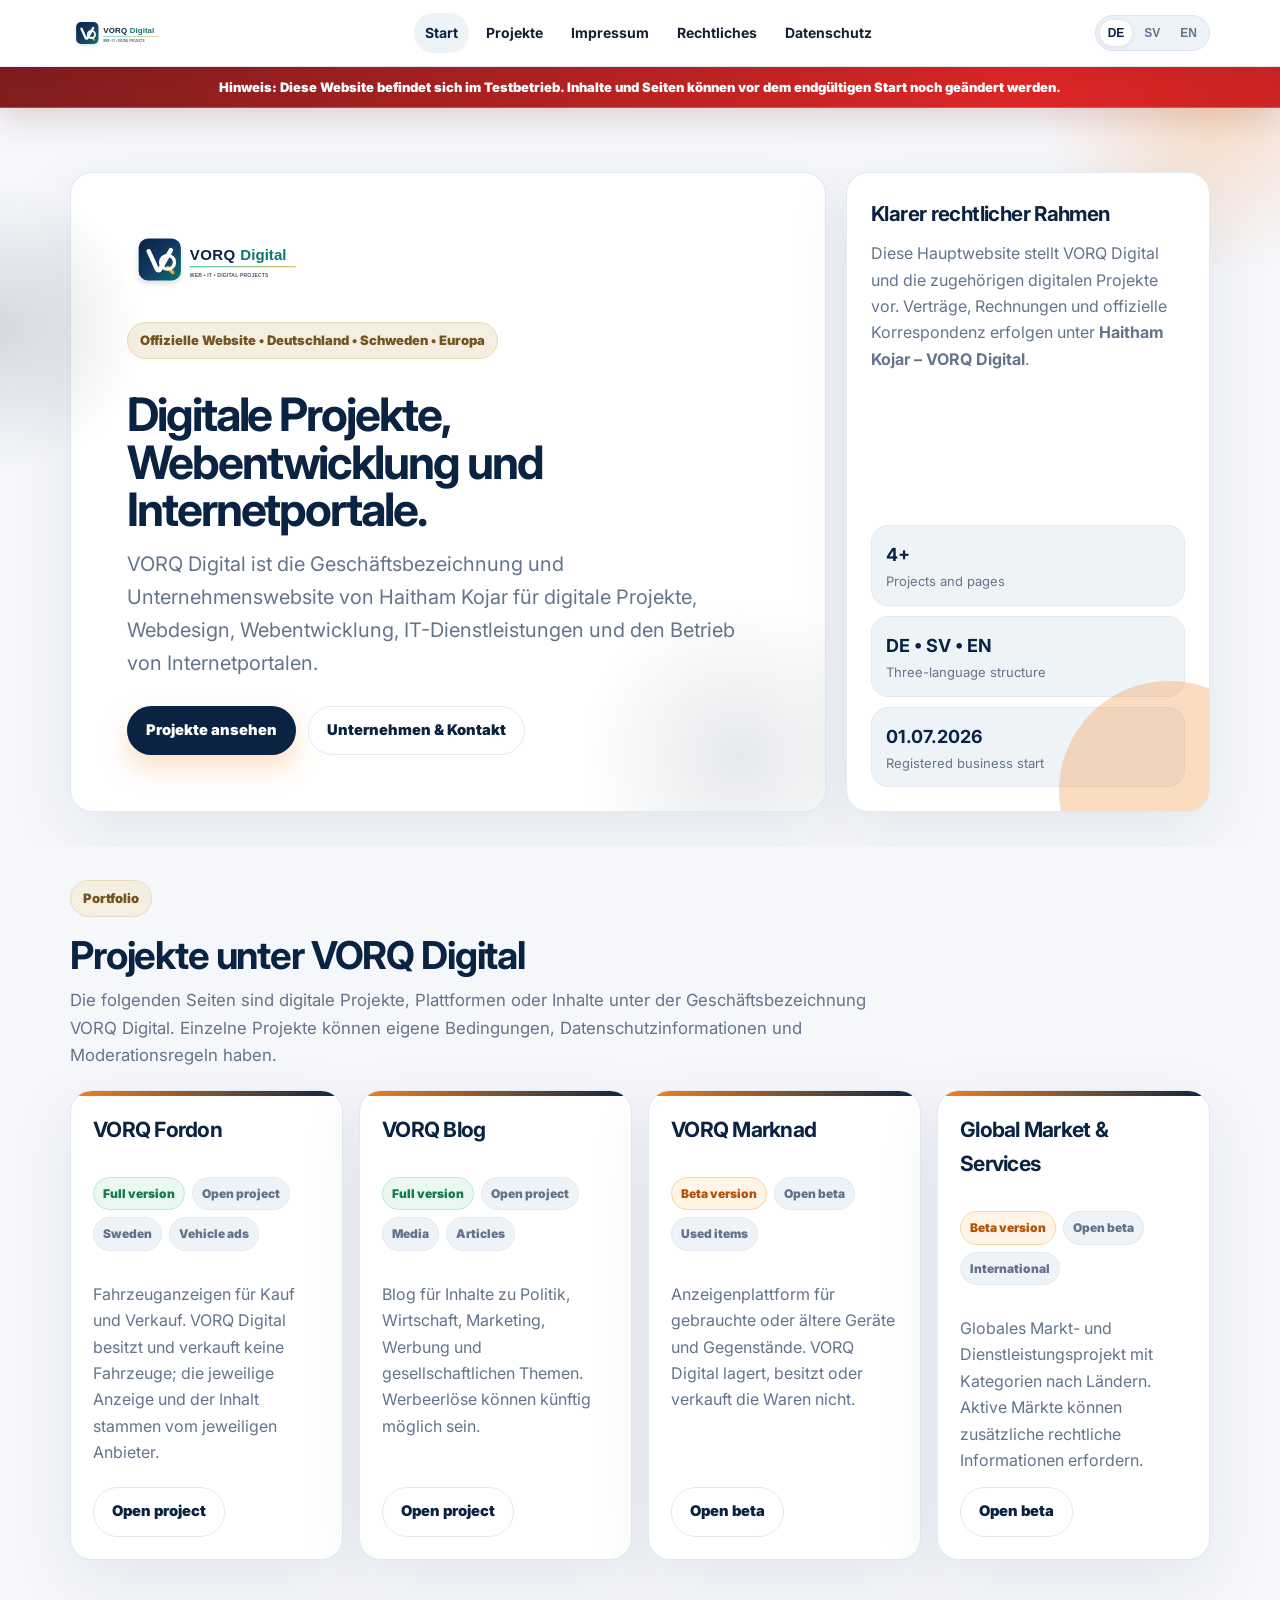
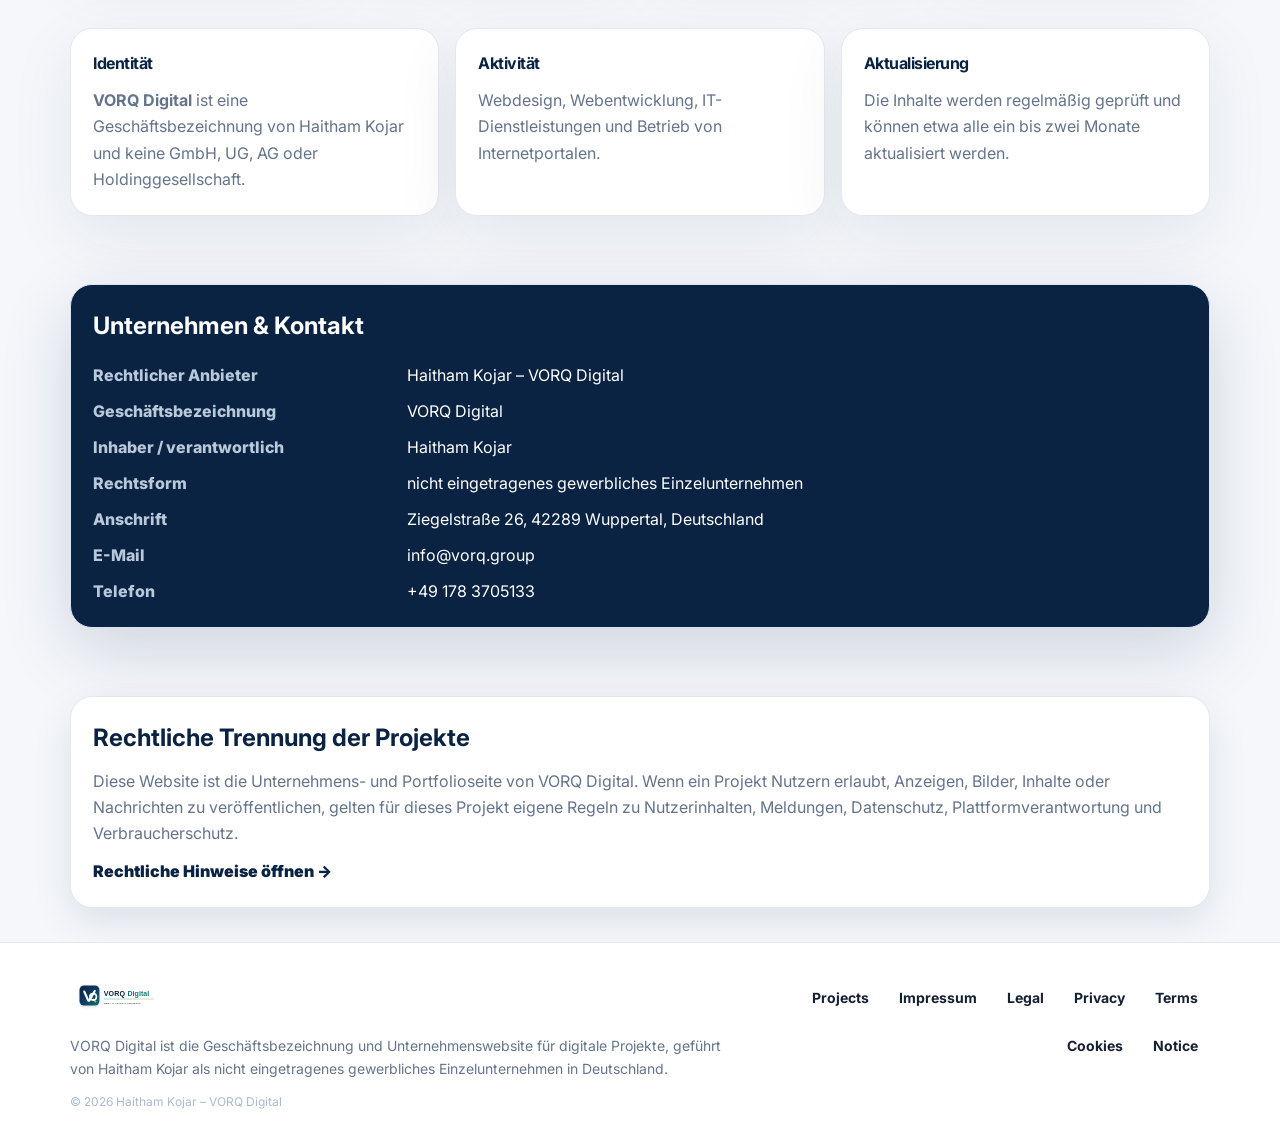
==== commit 95995335: "Add files via upload" ====
--- a/index.html
+++ b/index.html
@@ -70,6 +70,9 @@
     .company-box{background:var(--vd-blue);color:#fff;border-radius:var(--vd-radius);box-shadow:0 22px 70px rgba(10,35,66,.16)}.company-box h2{margin:0 0 18px;color:#fff}.company-box dl{display:grid;grid-template-columns:minmax(130px,.38fr) 1fr;gap:10px 18px;margin:0}.company-box dt{color:#b9c9da;font-weight:800}.company-box dd{margin:0;color:#fff;line-height:1.55}.company-box a{color:#fff;text-underline-offset:3px}
     .legal-note{background:#fff;border:1px solid var(--vd-line);border-radius:var(--vd-radius)}.legal-note h2{margin:0 0 10px;color:var(--vd-blue)}.legal-note p{color:var(--vd-muted);line-height:1.65;margin:0 0 12px}.legal-note a{font-weight:900;text-decoration:none;color:var(--vd-blue)}
     .footer{border-top:1px solid var(--vd-line);background:#fff;padding:34px 0}.footer-grid{display:grid;grid-template-columns:1.35fr .9fr;gap:22px;align-items:start}.footer p{color:var(--vd-muted);line-height:1.65;margin:12px 0 0;font-size:14px}.footer .small{font-size:12px}.footer-links{display:flex;gap:6px;flex-wrap:wrap;justify-content:flex-end}
+    .site-trial-notice{background:linear-gradient(90deg,#7f1d1d,#dc2626,#991b1b,#ef4444);background-size:240% 240%;animation:vorqTrialNotice 9s ease infinite;color:#fff;border-bottom:1px solid rgba(255,255,255,.22);box-shadow:0 10px 30px rgba(127,29,29,.18)}
+    .site-trial-notice .container{padding-top:10px;padding-bottom:10px;text-align:center;font-size:13px;font-weight:900;line-height:1.55}
+    @keyframes vorqTrialNotice{0%{background-position:0% 50%}50%{background-position:100% 50%}100%{background-position:0% 50%}}
     .inline-lang,.lang{display:none}html[data-lang="de"] .lang-de,html[data-lang="sv"] .lang-sv,html[data-lang="en"] .lang-en{display:initial}html[data-lang="de"] div.lang-de,html[data-lang="sv"] div.lang-sv,html[data-lang="en"] div.lang-en{display:block}
     @media (max-width:980px){.hero-grid,.grid-4,.grid-3,.grid-2{grid-template-columns:1fr}.hero{padding-top:34px}.brand-logo{width:150px}.company-box dl{grid-template-columns:1fr}.company-box dt{margin-top:8px}}
     @media (max-width:860px){.header-inner{align-items:flex-start;padding:12px 0;flex-direction:column}.nav{display:none;width:100%;padding-top:8px;border-top:1px solid var(--vd-line)}.nav.open{display:flex}.header-tools{width:100%;justify-content:space-between}.menu-btn{display:inline-flex}.footer-grid{grid-template-columns:1fr}.footer-links{justify-content:flex-start}.hero-logo{width:210px}}
@@ -94,6 +97,14 @@
     </div>
   </div>
 </header>
+
+<section class="site-trial-notice" aria-label="Website notice">
+  <div class="container">
+    <div class="lang lang-de">Hinweis: Diese Website befindet sich im Testbetrieb. Inhalte und Seiten können vor dem endgültigen Start noch geändert werden.</div>
+    <div class="lang lang-sv">Observera: Denna webbplats är i testdrift. Innehåll och sidor kan ändras före den slutliga lanseringen.</div>
+    <div class="lang lang-en">Notice: This website is currently in trial operation. Content and pages may change before the final launch.</div>
+  </div>
+</section>
 
 <main id="main">
   <section class="hero">
--- a/assets/styles.css
+++ b/assets/styles.css
@@ -1,25 +1,567 @@
-
 :root{
-  --navy:#0A2342; --navy-2:#071a32; --orange:#F58220; --orange-2:#ffb15f;
-  --ink:#102033; --muted:#64748b; --soft:#f4f7fb; --line:#dbe3ee;
-  --card:#ffffff; --shadow:0 14px 38px rgba(10,35,66,.10); --radius:22px;
-}
-*{box-sizing:border-box} html{scroll-behavior:smooth} body{margin:0;font-family:Inter,Arial,sans-serif;color:var(--ink);background:linear-gradient(180deg,#f8fbff 0%,#eef4fb 52%,#fff 100%);line-height:1.62}
-a{color:inherit;text-decoration:none} a:hover{color:var(--orange)} .container{width:min(1180px,calc(100% - 38px));margin-inline:auto}.skip{position:absolute;left:-999px}.skip:focus{left:18px;top:18px;z-index:99;background:#fff;padding:10px 14px;border-radius:12px}
-.site-header{position:sticky;top:0;z-index:50;background:rgba(255,255,255,.84);backdrop-filter:blur(18px);border-bottom:1px solid rgba(10,35,66,.08)}
-.header-inner{min-height:60px;display:flex;align-items:center;justify-content:space-between;gap:14px}.brand{display:flex;align-items:center;gap:10px;min-width:145px}.brand img{width:132px;max-width:28vw;height:auto;display:block}.brand-mini{display:none;width:38px;height:38px;border-radius:12px;background:var(--navy);align-items:center;justify-content:center;color:#fff;font-weight:900;letter-spacing:-.04em}.nav{display:flex;gap:8px;align-items:center;justify-content:center;flex-wrap:wrap}.nav a{font-size:.86rem;font-weight:800;color:#334155;padding:7px 10px;border-radius:999px}.nav a.active,.nav a:hover{background:#fff4ea;color:var(--orange)}.header-tools{display:flex;gap:8px;align-items:center}.lang-switch{display:flex;gap:4px;padding:4px;border:1px solid var(--line);border-radius:999px;background:#fff}.lang-btn{border:0;background:transparent;color:#475569;font-weight:900;font-size:.75rem;padding:5px 8px;border-radius:999px;cursor:pointer}.lang-btn.active{background:var(--navy);color:#fff}.menu-btn{display:none;border:1px solid var(--line);border-radius:11px;background:#fff;color:var(--navy);font-weight:900;padding:8px 10px}
-.lang{display:none} html[data-lang="de"] .lang-de,html[data-lang="sv"] .lang-sv,html[data-lang="en"] .lang-en{display:revert}.inline-lang{display:none} html[data-lang="de"] .inline-lang.lang-de,html[data-lang="sv"] .inline-lang.lang-sv,html[data-lang="en"] .inline-lang.lang-en{display:inline}
-.hero{padding:38px 0 30px;position:relative;overflow:hidden}.hero:before{content:"";position:absolute;inset:-220px -140px auto auto;width:520px;height:520px;border-radius:50%;background:radial-gradient(circle,rgba(245,130,32,.26),rgba(245,130,32,0) 66%)}.hero:after{content:"";position:absolute;left:-180px;top:90px;width:430px;height:430px;border-radius:50%;background:radial-gradient(circle,rgba(10,35,66,.16),rgba(10,35,66,0) 68%)}.hero-grid{position:relative;display:grid;grid-template-columns:1.18fr .82fr;gap:18px;align-items:stretch}.card{background:rgba(255,255,255,.86);border:1px solid rgba(219,227,238,.85);border-radius:var(--radius);box-shadow:var(--shadow)}.hero-card{padding:32px}.logo-hero{width:min(230px,70%);height:auto;display:block;margin-bottom:20px;border-radius:14px;box-shadow:none}.badge,.eyebrow{display:inline-flex;align-items:center;gap:8px;background:#fff4ea;color:#a34b05;border:1px solid #ffd8b5;border-radius:999px;padding:6px 10px;font-weight:900;font-size:.76rem}.hero h1{font-size:clamp(1.9rem,3.6vw,3.35rem);line-height:1.03;margin:14px 0 14px;letter-spacing:-.045em;color:var(--navy)}.accent{color:var(--orange)}.lead{font-size:1rem;color:#475569;max-width:720px}.cta-row{display:flex;flex-wrap:wrap;gap:10px;margin-top:20px}.btn{display:inline-flex;align-items:center;justify-content:center;gap:8px;border-radius:999px;padding:10px 15px;font-weight:900;transition:.2s ease;border:1px solid transparent;font-size:.92rem}.btn:hover{transform:translateY(-2px)}.btn-primary{background:var(--orange);color:#fff;box-shadow:0 12px 28px rgba(245,130,32,.26)}.btn-primary:hover{color:#fff;background:#e07012}.btn-secondary{background:#fff;color:var(--navy);border-color:var(--line)}.btn-dark{background:var(--navy);color:#fff}.btn-dark:hover{color:#fff;background:#0e315b}.hero-side{padding:24px;background:linear-gradient(160deg,#0A2342,#0e315b);color:#fff;overflow:hidden;position:relative}.hero-side:after{content:"";position:absolute;right:-70px;bottom:-90px;width:220px;height:220px;border-radius:50%;background:rgba(245,130,32,.28)}.hero-side h2{font-size:1.28rem;margin:0 0 8px}.hero-side p{color:#dce8f8}.metric-grid{display:grid;grid-template-columns:1fr;gap:9px;margin-top:16px}.metric{background:rgba(255,255,255,.09);border:1px solid rgba(255,255,255,.14);padding:12px;border-radius:16px}.metric strong{display:block;font-size:1.16rem;color:#fff}.metric span{display:block;color:#dce8f8;font-size:.84rem}.section{padding:42px 0}.section-head{max-width:860px;margin-bottom:24px}.section-head h2,.page-hero h1{font-size:clamp(1.65rem,3vw,2.65rem);line-height:1.08;margin:12px 0;letter-spacing:-.035em;color:var(--navy)}.section-head p{color:#64748b;font-size:1.05rem}.grid-2{display:grid;grid-template-columns:repeat(2,1fr);gap:18px}.grid-3{display:grid;grid-template-columns:repeat(3,1fr);gap:18px}.grid-4{display:grid;grid-template-columns:repeat(4,1fr);gap:16px}.feature,.project-card,.content-card,.highlight{padding:20px}.icon{width:42px;height:42px;border-radius:15px;background:var(--navy);color:#fff;display:flex;align-items:center;justify-content:center;font-weight:900;margin-bottom:18px}.feature h3,.project-card h3,.content-card h2,.highlight h3{margin:0 0 8px;color:var(--navy)}.feature p,.project-card p,.content-card p,.highlight p{color:#526275}.project-card{position:relative;overflow:hidden}.project-card:before{content:"";position:absolute;inset:0 0 auto 0;height:5px;background:linear-gradient(90deg,var(--orange),var(--navy))}.project-meta{display:flex;flex-wrap:wrap;gap:8px;margin:16px 0}.tag{font-size:.78rem;font-weight:900;color:#794006;background:#fff4ea;border:1px solid #ffd8b5;border-radius:999px;padding:5px 9px}.project-actions{display:flex;gap:10px;flex-wrap:wrap;margin-top:18px}.legal-note{background:linear-gradient(135deg,#0A2342,#123e70);color:#fff;padding:26px;border-radius:var(--radius);box-shadow:var(--shadow)}.legal-note p{color:#e2eefb}.legal-note a{color:#ffd8b5}.quick-links{display:grid;grid-template-columns:repeat(3,1fr);gap:14px}.quick-link{padding:22px;border-radius:24px;background:#fff;border:1px solid var(--line);box-shadow:0 14px 34px rgba(10,35,66,.07)}.quick-link strong{display:block;color:var(--navy);font-size:1.15rem;margin-bottom:6px}.quick-link span{color:#64748b}.page-hero{padding:42px 0 16px}.page-card{padding:30px}.content-card ul{padding-left:20px;color:#526275}.notice{padding:16px;border-radius:18px;background:#fff7ed;border:1px solid #ffd8b5;color:#7c3b00;margin-top:14px}.company-box{padding:24px;background:#fff;border-radius:20px;border:1px solid var(--line)}.company-box dl{display:grid;grid-template-columns:170px 1fr;gap:8px 14px}.company-box dt{font-weight:900;color:var(--navy)}.company-box dd{margin:0;color:#526275}.footer{padding:34px 0;background:var(--navy);color:#dce8f8}.footer-grid{display:grid;grid-template-columns:1.2fr .8fr;gap:24px;align-items:start}.footer .brand img{filter:none;background:#fff;border-radius:12px;padding:4px;width:126px}.footer-links{display:flex;gap:10px;flex-wrap:wrap;justify-content:flex-end}.footer-links a{color:#fff;background:rgba(255,255,255,.09);border:1px solid rgba(255,255,255,.13);padding:9px 12px;border-radius:999px;font-weight:800}.small{font-size:.92rem;color:#64748b}.footer .small{color:#a9bbcf}.status-line{display:flex;gap:8px;flex-wrap:wrap;margin-top:16px}.status{padding:8px 10px;border-radius:999px;background:#eef5ff;color:#123e70;font-weight:900;font-size:.82rem}.table-wrap{overflow-x:auto}.legal-table{width:100%;border-collapse:collapse}.legal-table th,.legal-table td{text-align:left;border-bottom:1px solid var(--line);padding:12px;vertical-align:top}.legal-table th{color:var(--navy)}
-@media(max-width:980px){.hero-grid,.grid-2,.grid-3,.grid-4,.quick-links,.footer-grid{grid-template-columns:1fr}.hero-card{padding:26px}.nav{display:none;position:absolute;left:18px;right:18px;top:64px;background:#fff;border:1px solid var(--line);box-shadow:var(--shadow);border-radius:18px;padding:10px;align-items:stretch}.nav.open{display:flex;flex-direction:column}.nav a{width:100%}.menu-btn{display:inline-flex}.header-inner{min-height:60px}.brand img{width:124px}.footer-links{justify-content:flex-start}.company-box dl{grid-template-columns:1fr}.hero{padding-top:26px}}
-@media(max-width:560px){.container{width:min(100% - 24px,1180px)}.header-tools{gap:6px}.brand img{display:none}.brand-mini{display:flex}.hero-card{padding:20px}.page-card{padding:22px}.hero h1{font-size:1.92rem}.section{padding:32px 0}.btn{width:100%}.project-actions .btn{width:auto}.metric-grid{grid-template-columns:1fr}.lang-btn{padding:5px 7px}.logo-hero{width:160px}.page-hero{padding:30px 0 12px}}
-
-/* Compact redesign refinement */
-.site-header{box-shadow:0 6px 18px rgba(10,35,66,.05)}
-.hero:before{width:360px;height:360px;inset:-180px -110px auto auto}
-.hero:after{width:300px;height:300px;left:-150px;top:70px}
-.project-card h3,.content-card h2,.highlight h3{font-size:1.12rem}
-.content-card h3{font-size:1rem;color:var(--navy);margin:16px 0 6px}
+  --navy:#0A2342;
+  --navy-2:#071a32;
+  --orange:#F58220;
+  --orange-2:#ffb15f;
+  --ink:#102033;
+  --muted:#64748b;
+  --soft:#f4f7fb;
+  --line:#dbe3ee;
+  --card:#ffffff;
+  --shadow:0 14px 38px rgba(10,35,66,.10);
+  --radius:22px;
+}
+
+*{box-sizing:border-box}
+html{scroll-behavior:smooth}
+body{
+  margin:0;
+  font-family:Inter,Arial,sans-serif;
+  color:var(--ink);
+  background:linear-gradient(180deg,#f8fbff 0%,#eef4fb 52%,#fff 100%);
+  line-height:1.62;
+}
+a{color:inherit;text-decoration:none}
+a:hover{color:var(--orange)}
+a:focus-visible,button:focus-visible{
+  outline:3px solid rgba(245,130,32,.35);
+  outline-offset:3px;
+}
+.container{width:min(1180px,calc(100% - 38px));margin-inline:auto}
+.skip{position:absolute;left:-999px;top:auto;width:1px;height:1px;overflow:hidden}
+.skip:focus{
+  left:18px;top:18px;width:auto;height:auto;z-index:99;
+  background:#fff;padding:10px 14px;border-radius:12px;
+  box-shadow:var(--shadow);
+}
+
+/* Header */
+.site-header{
+  position:sticky;top:0;z-index:50;
+  background:rgba(255,255,255,.86);
+  backdrop-filter:blur(18px);
+  border-bottom:1px solid rgba(10,35,66,.08);
+  box-shadow:0 6px 18px rgba(10,35,66,.05);
+}
+.header-inner{
+  min-height:60px;
+  display:flex;
+  align-items:center;
+  justify-content:space-between;
+  gap:14px;
+}
+.brand{
+  display:flex;
+  align-items:center;
+  gap:10px;
+  min-width:145px;
+}
+.brand img,
+.brand-logo{
+  width:132px;
+  max-width:28vw;
+  height:auto;
+  display:block;
+}
+.brand-mini{
+  display:none;
+  width:38px;
+  height:38px;
+  border-radius:12px;
+  background:var(--navy);
+  align-items:center;
+  justify-content:center;
+  color:#fff;
+  font-weight:900;
+  letter-spacing:-.04em;
+}
+.brand-wordmark,
+.brand-copy{
+  display:flex;
+  flex-direction:column;
+  line-height:1.05;
+}
+.brand-wordmark strong,
+.brand-title{
+  font-size:1.02rem;
+  letter-spacing:-.02em;
+  color:var(--navy);
+  font-weight:900;
+}
+.brand-wordmark small,
+.brand-sub{
+  font-size:.72rem;
+  color:var(--muted);
+  font-weight:800;
+  letter-spacing:.04em;
+  text-transform:uppercase;
+  margin-top:4px;
+}
+.nav{
+  display:flex;
+  gap:8px;
+  align-items:center;
+  justify-content:center;
+  flex-wrap:wrap;
+}
+.nav a{
+  font-size:.86rem;
+  font-weight:800;
+  color:#334155;
+  padding:7px 10px;
+  border-radius:999px;
+}
+.nav a.active,.nav a:hover{
+  background:#fff4ea;
+  color:var(--orange);
+}
+.header-tools{
+  display:flex;
+  gap:8px;
+  align-items:center;
+}
+.lang-switch{
+  display:flex;
+  gap:4px;
+  padding:4px;
+  border:1px solid var(--line);
+  border-radius:999px;
+  background:#fff;
+}
+.lang-btn{
+  border:0;
+  background:transparent;
+  color:#475569;
+  font-weight:900;
+  font-size:.75rem;
+  padding:5px 8px;
+  border-radius:999px;
+  cursor:pointer;
+}
+.lang-btn.active,
+html[data-lang="de"] .lang-btn[data-lang="de"],
+html[data-lang="sv"] .lang-btn[data-lang="sv"],
+html[data-lang="en"] .lang-btn[data-lang="en"]{
+  background:var(--navy);
+  color:#fff;
+}
+.menu-btn{
+  display:none;
+  border:1px solid var(--line);
+  border-radius:11px;
+  background:#fff;
+  color:var(--navy);
+  font-weight:900;
+  padding:8px 10px;
+  cursor:pointer;
+}
+
+/* Language visibility */
+.lang{display:none}
+html[data-lang="de"] .lang-de,
+html[data-lang="sv"] .lang-sv,
+html[data-lang="en"] .lang-en{display:revert}
+.inline-lang{display:none}
+html[data-lang="de"] .inline-lang.lang-de,
+html[data-lang="sv"] .inline-lang.lang-sv,
+html[data-lang="en"] .inline-lang.lang-en{display:inline}
+
+/* Shared elements */
+.card{
+  background:rgba(255,255,255,.88);
+  border:1px solid rgba(219,227,238,.88);
+  border-radius:var(--radius);
+  box-shadow:var(--shadow);
+}
+.badge,.eyebrow{
+  display:inline-flex;
+  align-items:center;
+  gap:8px;
+  background:#fff4ea;
+  color:#a34b05;
+  border:1px solid #ffd8b5;
+  border-radius:999px;
+  padding:6px 10px;
+  font-weight:900;
+  font-size:.76rem;
+}
+.accent{color:var(--orange)}
+.lead{
+  font-size:1rem;
+  color:#475569;
+  max-width:720px;
+}
+.cta-row{
+  display:flex;
+  flex-wrap:wrap;
+  gap:10px;
+  margin-top:20px;
+}
+.btn{
+  display:inline-flex;
+  align-items:center;
+  justify-content:center;
+  gap:8px;
+  border-radius:999px;
+  padding:10px 15px;
+  font-weight:900;
+  transition:.2s ease;
+  border:1px solid transparent;
+  font-size:.92rem;
+}
+.btn:hover{transform:translateY(-2px)}
+.btn-primary{
+  background:var(--orange);
+  color:#fff;
+  box-shadow:0 12px 28px rgba(245,130,32,.26);
+}
+.btn-primary:hover{color:#fff;background:#e07012}
+.btn-secondary{
+  background:#fff;
+  color:var(--navy);
+  border-color:var(--line);
+}
+.btn-dark{background:var(--navy);color:#fff}
+.btn-dark:hover{color:#fff;background:#0e315b}
+.small{font-size:.92rem;color:var(--muted)}
+
+/* Home */
+.hero{
+  padding:38px 0 30px;
+  position:relative;
+  overflow:hidden;
+}
+.hero:before{
+  content:"";
+  position:absolute;
+  inset:-180px -110px auto auto;
+  width:360px;
+  height:360px;
+  border-radius:50%;
+  background:radial-gradient(circle,rgba(245,130,32,.24),rgba(245,130,32,0) 66%);
+}
+.hero:after{
+  content:"";
+  position:absolute;
+  left:-150px;
+  top:70px;
+  width:300px;
+  height:300px;
+  border-radius:50%;
+  background:radial-gradient(circle,rgba(10,35,66,.14),rgba(10,35,66,0) 68%);
+}
+.hero-grid{
+  position:relative;
+  display:grid;
+  grid-template-columns:1.18fr .82fr;
+  gap:18px;
+  align-items:stretch;
+}
+.hero-card{padding:32px}
+.logo-hero{
+  width:min(230px,70%);
+  height:auto;
+  display:block;
+  margin-bottom:20px;
+  border-radius:14px;
+  box-shadow:none;
+}
+.hero h1{
+  font-size:clamp(1.9rem,3.6vw,3.35rem);
+  line-height:1.03;
+  margin:14px 0;
+  letter-spacing:-.045em;
+  color:var(--navy);
+}
+.hero-side{
+  padding:24px;
+  background:linear-gradient(160deg,#0A2342,#0e315b);
+  color:#fff;
+  overflow:hidden;
+  position:relative;
+}
+.hero-side:after{
+  content:"";
+  position:absolute;
+  right:-70px;
+  bottom:-90px;
+  width:220px;
+  height:220px;
+  border-radius:50%;
+  background:rgba(245,130,32,.28);
+}
+.hero-side h2{font-size:1.28rem;margin:0 0 8px}
+.hero-side p{color:#dce8f8}
+.metric-grid{
+  display:grid;
+  grid-template-columns:1fr;
+  gap:9px;
+  margin-top:16px;
+}
+.metric{
+  background:rgba(255,255,255,.09);
+  border:1px solid rgba(255,255,255,.14);
+  padding:12px;
+  border-radius:16px;
+}
+.metric strong{display:block;font-size:1.16rem;color:#fff}
+.metric span{display:block;color:#dce8f8;font-size:.84rem}
+
+/* Sections and grids */
+.section{padding:42px 0}
+.section-head{
+  max-width:860px;
+  margin-bottom:24px;
+}
+.section-head h2,.page-hero h1{
+  font-size:clamp(1.65rem,3vw,2.65rem);
+  line-height:1.08;
+  margin:12px 0;
+  letter-spacing:-.035em;
+  color:var(--navy);
+}
+.section-head p{color:var(--muted);font-size:1.05rem}
+.grid-2{display:grid;grid-template-columns:repeat(2,1fr);gap:18px}
+.grid-3{display:grid;grid-template-columns:repeat(3,1fr);gap:18px}
+.grid-4{display:grid;grid-template-columns:repeat(4,1fr);gap:16px}
+
+.feature,.project-card,.content-card,.highlight{padding:20px}
+.icon{
+  width:42px;
+  height:42px;
+  border-radius:15px;
+  background:var(--navy);
+  color:#fff;
+  display:flex;
+  align-items:center;
+  justify-content:center;
+  font-weight:900;
+  margin-bottom:18px;
+}
+.feature h3,.project-card h3,.content-card h2,.highlight h3{
+  margin:0 0 8px;
+  color:var(--navy);
+  font-size:1.12rem;
+}
+.content-card h3{
+  font-size:1rem;
+  color:var(--navy);
+  margin:16px 0 6px;
+}
+.feature p,.project-card p,.content-card p,.highlight p{color:#526275}
+.content-card ul{padding-left:20px;color:#526275}
+
+/* Project cards */
+.project-card{
+  position:relative;
+  overflow:hidden;
+}
+.project-card:before{
+  content:"";
+  position:absolute;
+  inset:0 0 auto 0;
+  height:5px;
+  background:linear-gradient(90deg,var(--orange),var(--navy));
+}
+.project-meta{
+  display:flex;
+  flex-wrap:wrap;
+  gap:8px;
+  margin:16px 0;
+}
+.tag{
+  font-size:.78rem;
+  font-weight:900;
+  color:#794006;
+  background:#fff4ea;
+  border:1px solid #ffd8b5;
+  border-radius:999px;
+  padding:5px 9px;
+}
+.status-live{
+  border-color:rgba(16,185,129,.30);
+  background:rgba(16,185,129,.10);
+  color:#065f46;
+}
+.status-beta{
+  border-color:rgba(245,158,11,.35);
+  background:rgba(245,158,11,.12);
+  color:#7c2d12;
+}
+.project-actions{
+  display:flex;
+  gap:10px;
+  flex-wrap:wrap;
+  margin-top:18px;
+}
+
+/* Legal and content boxes */
+.page-hero{padding:42px 0 16px}
+.page-card{padding:30px}
+.notice{
+  padding:16px;
+  border-radius:18px;
+  background:#fff7ed;
+  border:1px solid #ffd8b5;
+  color:#7c3b00;
+  margin-top:14px;
+}
+.legal-note{
+  background:linear-gradient(135deg,#0A2342,#123e70);
+  color:#fff;
+  padding:26px;
+  border-radius:var(--radius);
+  box-shadow:var(--shadow);
+}
+.legal-note p{color:#e2eefb}
+.legal-note a{color:#ffd8b5}
+.company-box{
+  padding:24px;
+  background:#fff;
+  border-radius:20px;
+  border:1px solid var(--line);
+}
+.company-box dl{
+  display:grid;
+  grid-template-columns:170px 1fr;
+  gap:8px 14px;
+}
+.company-box dt{
+  font-weight:900;
+  color:var(--navy);
+}
+.company-box dd{
+  margin:0;
+  color:#526275;
+}
+.table-wrap{overflow-x:auto}
+.legal-table{width:100%;border-collapse:collapse}
+.legal-table th,.legal-table td{
+  text-align:left;
+  border-bottom:1px solid var(--line);
+  padding:12px;
+  vertical-align:top;
+}
+.legal-table th{color:var(--navy)}
+.quick-links{
+  display:grid;
+  grid-template-columns:repeat(3,1fr);
+  gap:14px;
+}
+.quick-link{
+  padding:22px;
+  border-radius:24px;
+  background:#fff;
+  border:1px solid var(--line);
+  box-shadow:0 14px 34px rgba(10,35,66,.07);
+}
+.quick-link strong{
+  display:block;
+  color:var(--navy);
+  font-size:1.15rem;
+  margin-bottom:6px;
+}
+.quick-link span{color:var(--muted)}
+.status-line{
+  display:flex;
+  gap:8px;
+  flex-wrap:wrap;
+  margin-top:16px;
+}
+.status{
+  padding:8px 10px;
+  border-radius:999px;
+  background:#eef5ff;
+  color:#123e70;
+  font-weight:900;
+  font-size:.82rem;
+}
+.visitor-note{
+  margin-top:24px;
+  border-top:1px solid var(--line);
+  padding-top:18px;
+  color:var(--muted);
+  font-size:.92rem;
+  line-height:1.6;
+}
+
+/* Footer */
+.footer{
+  padding:34px 0;
+  background:var(--navy);
+  color:#dce8f8;
+}
+.footer-grid{
+  display:grid;
+  grid-template-columns:1.2fr .8fr;
+  gap:24px;
+  align-items:start;
+}
 .footer .brand{min-width:0}
-
-.status-live{border-color:rgba(16,185,129,.30);background:rgba(16,185,129,.10);color:#065f46}
-.status-beta{border-color:rgba(245,158,11,.35);background:rgba(245,158,11,.12);color:#7c2d12}
+.footer .brand img,
+.footer .brand-logo{
+  filter:none;
+  background:#fff;
+  border-radius:12px;
+  padding:4px;
+  width:126px;
+}
+.footer p{color:#dce8f8}
+.footer .small{color:#a9bbcf}
+.footer-links{
+  display:flex;
+  gap:10px;
+  flex-wrap:wrap;
+  justify-content:flex-end;
+}
+.footer-links a{
+  color:#fff;
+  background:rgba(255,255,255,.09);
+  border:1px solid rgba(255,255,255,.13);
+  padding:9px 12px;
+  border-radius:999px;
+  font-weight:800;
+}
+
+/* Responsive */
+@media(max-width:980px){
+  .hero-grid,.grid-2,.grid-3,.grid-4,.quick-links,.footer-grid{grid-template-columns:1fr}
+  .hero-card{padding:26px}
+  .nav{
+    display:none;
+    position:absolute;
+    left:18px;
+    right:18px;
+    top:64px;
+    background:#fff;
+    border:1px solid var(--line);
+    box-shadow:var(--shadow);
+    border-radius:18px;
+    padding:10px;
+    align-items:stretch;
+  }
+  .nav.open{display:flex;flex-direction:column}
+  .nav a{width:100%}
+  .menu-btn{display:inline-flex}
+  .header-inner{min-height:60px}
+  .brand img,.brand-logo{width:124px}
+  .footer-links{justify-content:flex-start}
+  .company-box dl{grid-template-columns:1fr}
+  .hero{padding-top:26px}
+}
+@media(max-width:560px){
+  .container{width:min(100% - 24px,1180px)}
+  .header-tools{gap:6px}
+  .brand img,.brand-logo{display:none}
+  .brand-mini{display:flex}
+  .hero-card{padding:20px}
+  .page-card{padding:22px}
+  .hero h1{font-size:1.92rem}
+  .section{padding:32px 0}
+  .btn{width:100%}
+  .project-actions .btn{width:auto}
+  .metric-grid{grid-template-columns:1fr}
+  .lang-btn{padding:5px 7px}
+  .logo-hero{width:160px}
+  .page-hero{padding:30px 0 12px}
+}
